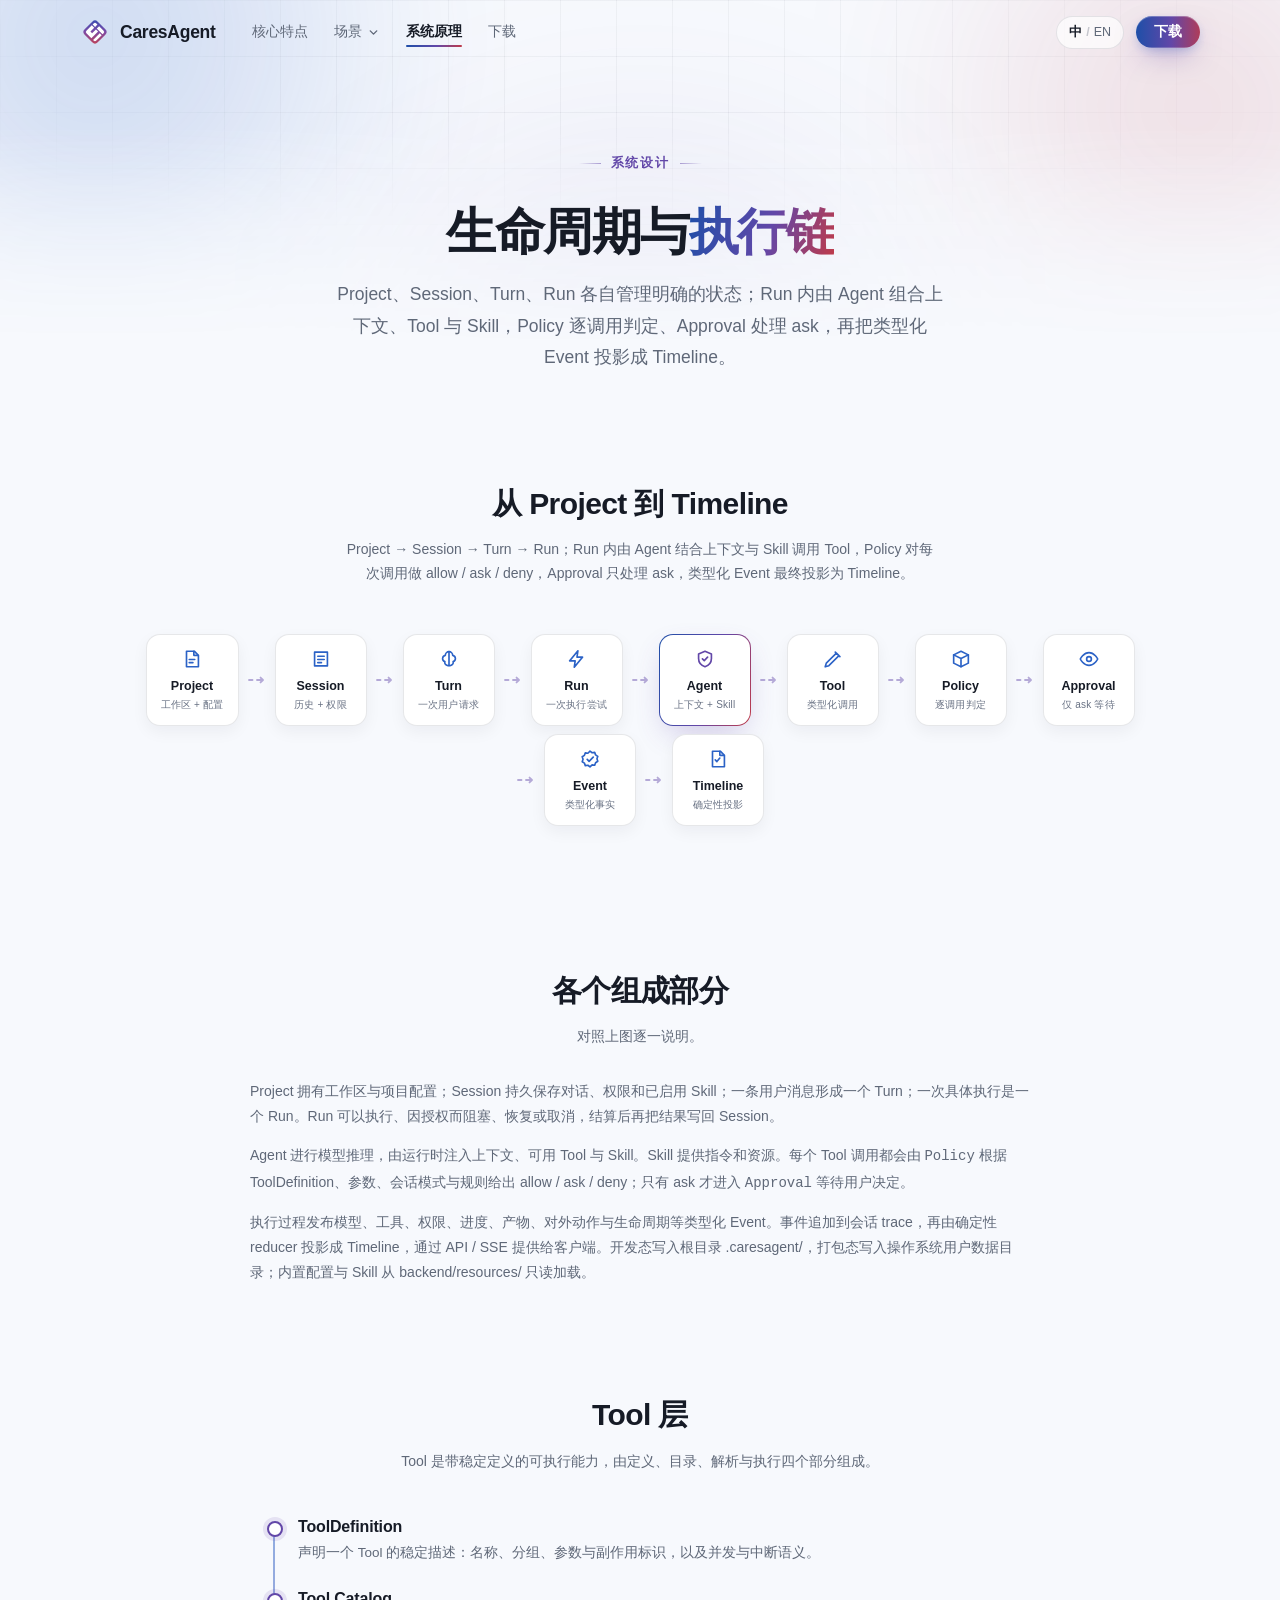
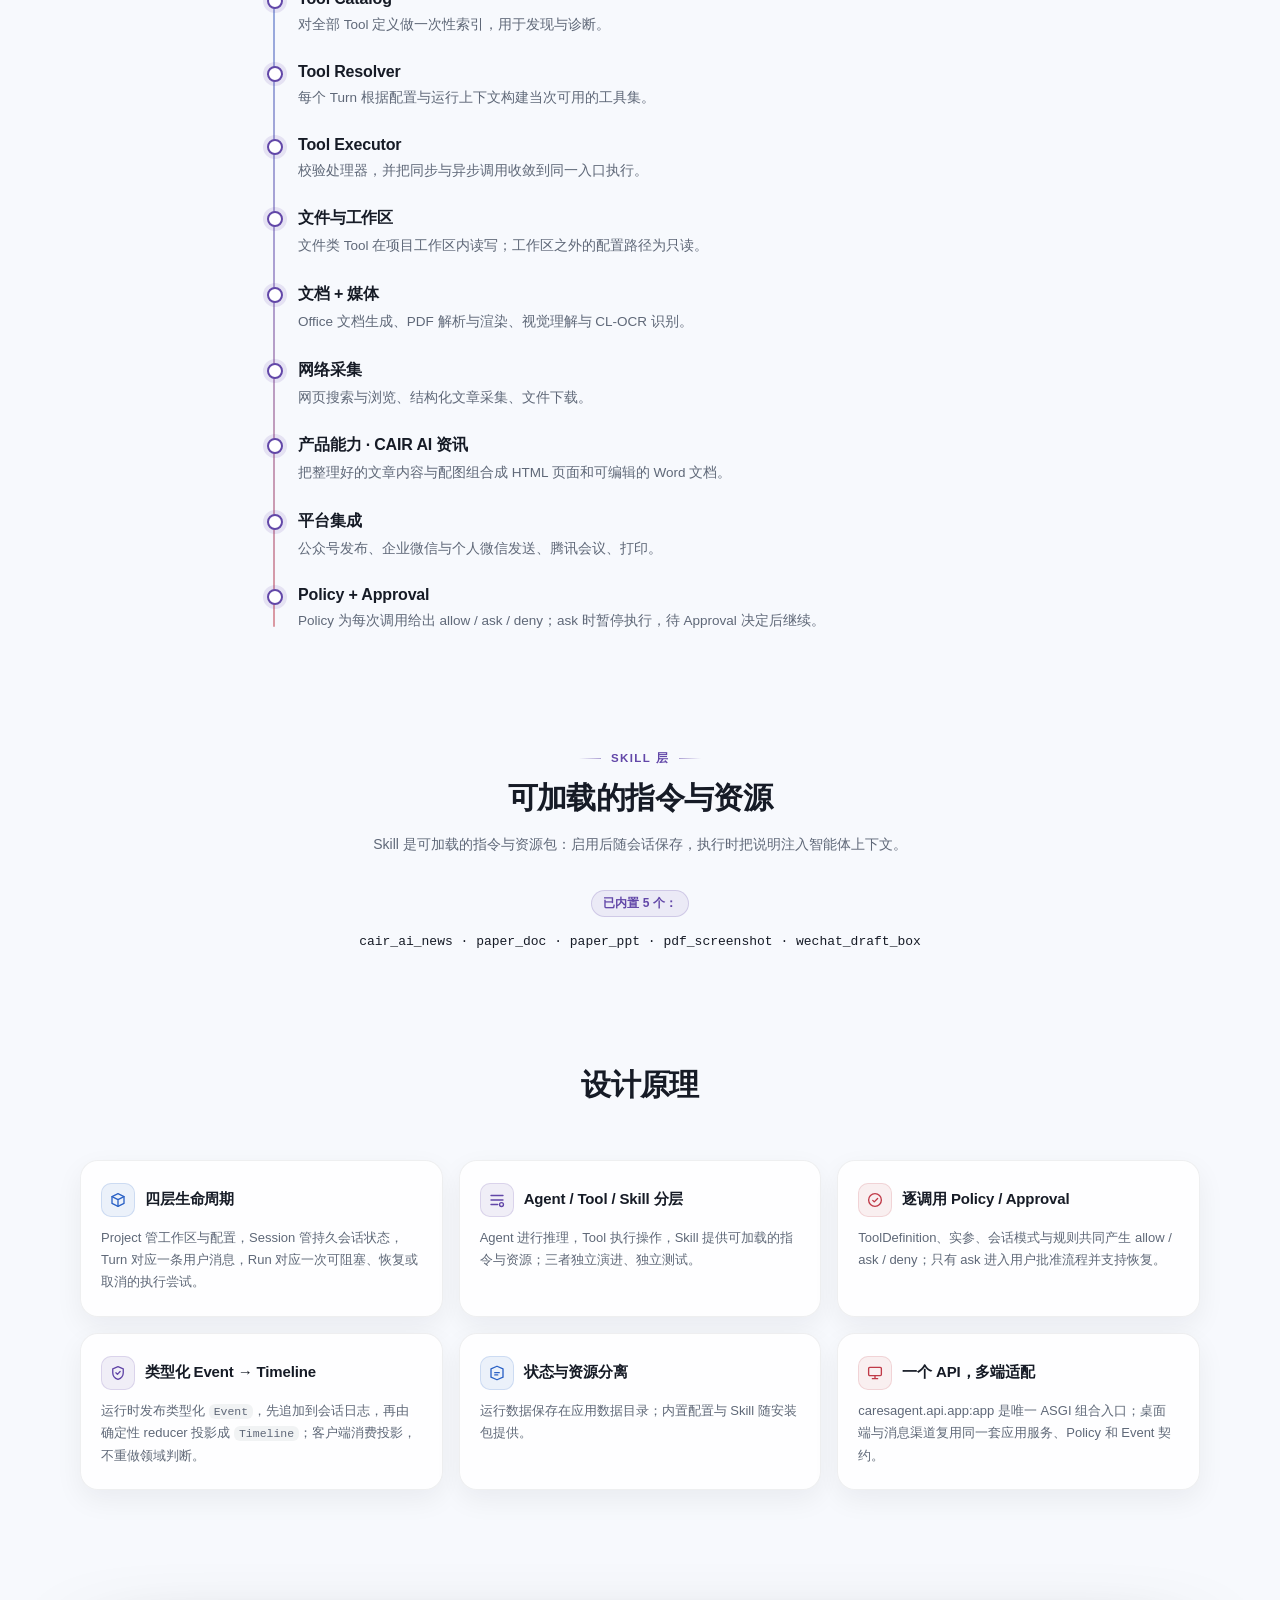
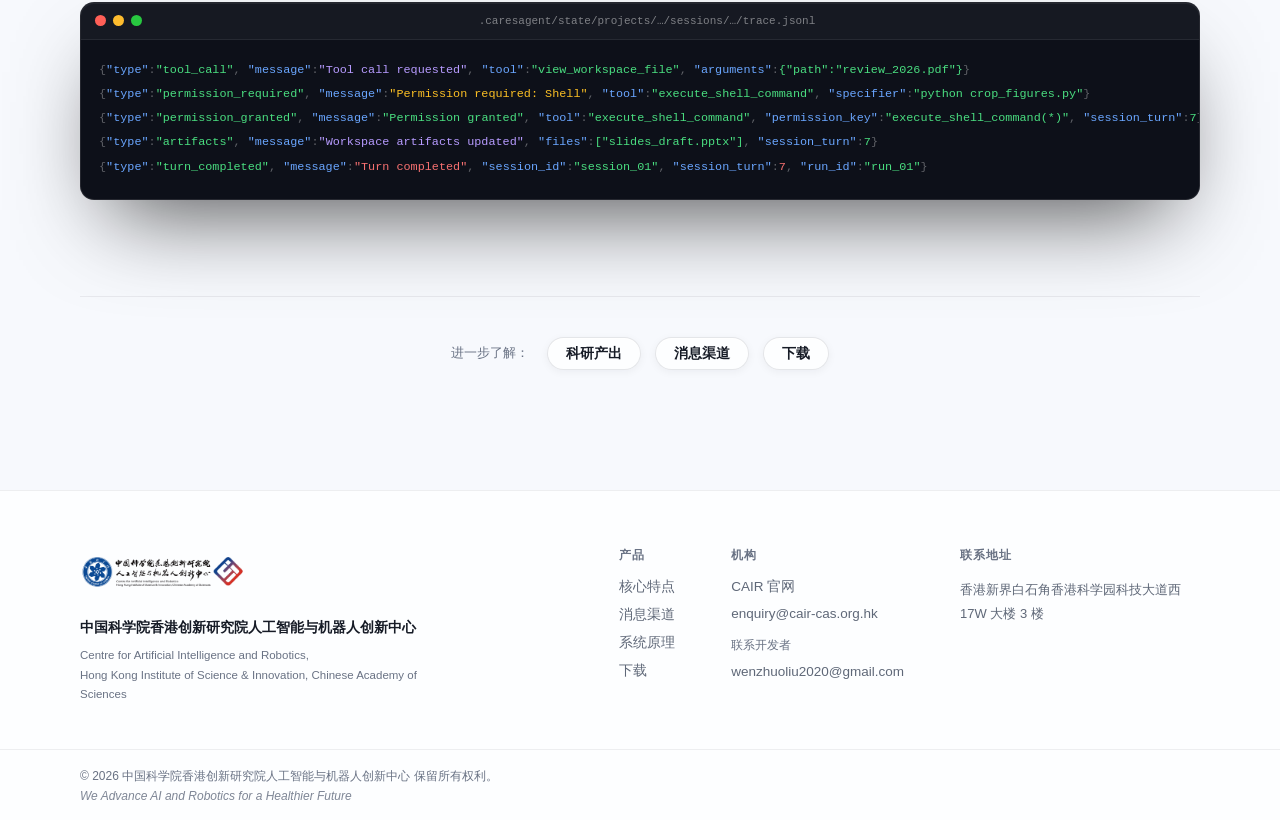
==== architecture.html @ c22cc76c "CaresAgent 项目主页" ====
<!doctype html>
<html lang="zh-CN">
<head>
  <meta charset="UTF-8" />
  <script>document.documentElement.className += ' js';</script>
  <meta name="viewport" content="width=device-width, initial-scale=1.0" />
  <title>CaresAgent — 系统设计原理</title>
  <meta name="description" content="CaresAgent 的系统架构：Project → Session → Turn → Run 四层生命周期；Agent 组合上下文、Tool 与 Skill；Policy 逐调用判定，Approval 处理 ask；类型化 Event 投影为 Timeline。" />
    <link rel="icon" type="image/png" sizes="32x32" href="assets/icon-32.png" />
  <link rel="apple-touch-icon" sizes="180x180" href="assets/icon-180.png" />
  <link rel="stylesheet" href="styles.css" />
  <link rel="stylesheet" href="demo.css" />
  <script src="dict.js"></script>
  <script>
    window.DEMO_EN_META = {
      title: 'CaresAgent — System design / architecture',
      description: 'The CaresAgent architecture: Project → Session → Turn → Run lifecycles; an Agent combines context, Tools and Skills; Policy decides each call and Approval handles ask; typed Events project into the Timeline.'
    };
  </script>
  <script>Object.assign(window.DEMO_EN, {
    'arx.loop.title': 'The components',
    'arx.loop.sub': 'Following the diagram, part by part.',
    'arx.loop.p1': 'Project owns the workspace and project configuration; Session durably owns the conversation, permissions and enabled Skills; one user message creates a Turn; one execution attempt is a Run. A Run can execute, block for approval, resume or be cancelled, then settle its result back into the Session.',
    'arx.loop.p2': 'The Agent performs model reasoning, with context, available Tools and Skills injected by the runtime. A Skill supplies instructions and resources. Every Tool call is evaluated by <code>Policy</code> against the ToolDefinition, arguments, session mode and rules as allow / ask / deny; only ask goes to <code>Approval</code> for your decision.',
    'arx.loop.p3': 'Execution publishes typed Events for model activity, tools, permissions, progress, artifacts, outbound actions and lifecycle changes. Events append to the per-session trace; a deterministic reducer projects them into the Timeline, which the API / SSE layer exposes to clients. Development writes stay under the root .caresagent/; packaged builds use the OS user-data directory; bundled configuration and Skills load read-only from backend/resources/.',
    'arx.tools.title': 'The Tool layer',
    'arx.tools.sub': 'A Tool is an executable capability with a stable definition, organised as definition, catalog, resolver and executor.',
    'arx.tools.t1': 'ToolDefinition',
    'arx.tools.d1': 'Declares a Tool’s stable description: name, group, parameter and side-effect identifiers, and concurrency and interruption semantics.',
    'arx.tools.t2': 'Tool Catalog',
    'arx.tools.d2': 'A one-time index of all Tool definitions, used for discovery and diagnostics.',
    'arx.tools.t3': 'Tool Resolver',
    'arx.tools.d3': 'Builds the tool set available to each Turn from configuration and runtime context.',
    'arx.tools.t4': 'Tool Executor',
    'arx.tools.d4': 'Validates handlers and funnels synchronous and asynchronous calls through one entry point.',
    'arx.tools.t5': 'Files and the workspace',
    'arx.tools.d5': 'File Tools read and write inside the project workspace; configured paths outside it are read-only.',
    'arx.tools.t6': 'Documents + media',
    'arx.tools.d6': 'Office document generation, PDF parsing and rendering, visual reasoning and CL-OCR recognition.',
    'arx.tools.t7': 'Web acquisition',
    'arx.tools.d7': 'Web search and browsing, structured article collection, file download.',
    'arx.tools.t8': 'Product feature · CAIR AI News',
    'arx.tools.d8': 'Combines prepared article content and figures into an HTML page and an editable Word document.',
    'arx.tools.t9': 'Platform integrations',
    'arx.tools.d9': 'Official-Account publishing, WeCom and WeChat sending, Tencent Meeting, printing.',
    'arx.tools.t10': 'Policy + Approval',
    'arx.tools.d10': 'Policy returns allow / ask / deny for each call; on ask, execution pauses until Approval decides.',
    'arx.skills.eyebrow': 'Skill layer',
    'arx.skills.title': 'Loadable instructions and resources',
    'arx.skills.sub': 'A Skill is a loadable package of instructions and resources: once enabled it is kept with the session, and its instructions are injected into the agent’s context at execution time.',
    'arx.skills.ships': 'Five are built in:',
    'arx.skills.list': 'cair_ai_news · paper_doc · paper_ppt · pdf_screenshot · wechat_draft_box'
  });</script>
</head>
<body>


  <!-- ============ 共享导航（每页一致） ============ -->
  <header class="nav" id="nav">
    <div class="nav-inner">
      <a class="nav-brand" href="index.html" aria-label="CaresAgent">
        <span class="brand-mark" aria-hidden="true">
          <svg viewBox="0 0 48 48" fill="none" xmlns="http://www.w3.org/2000/svg">
            <defs><linearGradient id="bm-g" x1="6" y1="6" x2="42" y2="42" gradientUnits="userSpaceOnUse"><stop offset="0" stop-color="#2450b4"/><stop offset=".48" stop-color="#7a4aa8"/><stop offset="1" stop-color="#d24040"/></linearGradient><clipPath id="bm-c"><rect x="9.2" y="9.2" width="29.6" height="29.6" rx="6.2" transform="rotate(45 24 24)"/></clipPath></defs>
            <rect x="9.2" y="9.2" width="29.6" height="29.6" rx="6.2" transform="rotate(45 24 24)" fill="url(#bm-g)"/>
            <g clip-path="url(#bm-c)"><g transform="rotate(-45 24 24)" fill="#ffffff">
              <path d="M12.8 15.8 Q12.8 12.8 15.8 12.8 H27.93 V18.325 H19.3 V22.175 H27.93 V27.025 H12.8 Z"/>
              <path d="M12.8 30.875 H27.93 V35.2 H15.8 Q12.8 35.2 12.8 32.2 Z"/>
              <path d="M29.83 12.8 H32.2 Q35.2 12.8 35.2 15.8 V18.325 H29.83 Z"/>
              <path d="M29.83 22.175 H35.2 V32.2 Q35.2 35.2 32.2 35.2 H29.83 Z"/>
            </g></g>
          </svg>
        </span>
        <span class="brand-word">CaresAgent</span>
      </a>
      <nav class="nav-links" aria-label="主导航">
        <a href="features.html" data-i18n="nav.features">核心特点</a>
        <div class="nav-dd">
          <button class="nav-dd-btn" type="button" aria-haspopup="true"><span data-i18n="nav.scenarios">场景</span><svg viewBox="0 0 16 16" fill="none" aria-hidden="true"><path d="M4 6l4 4 4-4" stroke="currentColor" stroke-width="1.7" stroke-linecap="round" stroke-linejoin="round"/></svg></button>
          <div class="nav-dd-menu">
            <a href="scene-research.html"><span data-i18n="sc.research.t">科研产出</span></a>
            <a href="scene-office.html"><span data-i18n="sc.office.t">自动化办公</span></a>
            <a href="scene-channels.html"><span data-i18n="sc.channels.t">消息渠道</span></a>
            <a href="scene-ocr.html"><span data-i18n="sc.ocr.t">文档解析</span></a>
          </div>
        </div>
        <a href="architecture.html" data-i18n="nav.arch">系统原理</a>
        <a href="download.html" data-i18n="nav.download">下载</a>
      </nav>
      <div class="nav-actions">
        <button class="lang-toggle" id="langToggle" type="button" aria-label="Switch to English">
          <span class="lang-zh" lang="zh-CN">中</span><span class="lang-divider">/</span><span class="lang-en" lang="en">EN</span>
        </button>
        <a class="btn btn-primary btn-sm" href="download.html" data-i18n="nav.cta">下载</a>
        <details class="nav-menu" id="navMenu">
          <summary aria-label="菜单"><svg viewBox="0 0 20 20" fill="none" aria-hidden="true"><path d="M3.5 5.5h13M3.5 10h13M3.5 14.5h13" stroke="currentColor" stroke-width="1.8" stroke-linecap="round"/></svg></summary>
          <div class="nav-menu-panel">
            <a href="features.html" data-i18n="nav.features">核心特点</a>
            <a href="scene-research.html" data-i18n="sc.research.t">科研产出</a>
            <a href="scene-office.html" data-i18n="sc.office.t">自动化办公</a>
            <a href="scene-channels.html" data-i18n="sc.channels.t">消息渠道</a>
            <a href="scene-ocr.html" data-i18n="sc.ocr.t">文档解析</a>
            <a href="architecture.html" data-i18n="nav.arch">系统原理</a>
            <a href="download.html" data-i18n="nav.download">下载</a>
          </div>
        </details>
      </div>
    </div>
  </header>

  <main id="top">

    <!-- ============ 内页 HERO ============ -->
    <section class="page-hero">
      <div class="hero-bg" aria-hidden="true"><div class="aurora aurora-a"></div><div class="aurora aurora-b"></div><div class="aurora aurora-c"></div><div class="hero-grid"></div></div>
      <div class="page-hero-inner">
        <p class="section-eyebrow reveal" data-i18n="arch.eyebrow">系统设计</p>
        <h1 class="reveal" data-i18n-html="arch.title">生命周期与<em>执行链</em></h1>
        <p class="page-lead reveal" data-i18n="arch.lead">Project、Session、Turn、Run 各自管理明确的状态；Run 内由 Agent 组合上下文、Tool 与 Skill，Policy 逐调用判定、Approval 处理 ask，再把类型化 Event 投影成 Timeline。</p>
      </div>
    </section>

    <!-- ============ 执行链路 ============ -->
    <section class="section">
      <div class="section-head reveal">
        <h2 class="section-title" data-i18n="arch.flow.title">从 Project 到 Timeline</h2>
        <p class="section-sub" data-i18n="arch.flow.sub">Project → Session → Turn → Run；Run 内由 Agent 结合上下文与 Skill 调用 Tool，Policy 对每次调用做 allow / ask / deny，Approval 只处理 ask，类型化 Event 最终投影为 Timeline。</p>
      </div>
      <div class="arch-flow reveal">
        <div class="arch-node"><span class="an-ico"><svg viewBox="0 0 24 24" fill="none" stroke="currentColor" stroke-width="1.8" stroke-linecap="round" stroke-linejoin="round"><path d="M6 3.5h8.5L19 8v12.5H6V3.5Z"/><path d="M14 3.5V8h4.5M9 12.5h6M9 16h4"/></svg></span><span class="an-label" data-i18n="arch.n.task">Project</span><span class="an-sub" data-i18n="arch.n.task2">工作区 + 配置</span></div>
        <span class="arch-arrow"><svg viewBox="0 0 20 14" fill="none"><path d="M2 7h14m0 0-5-5m5 5-5 5" stroke="currentColor" stroke-width="1.8" stroke-linecap="round" stroke-linejoin="round"/></svg></span>
        <div class="arch-node"><span class="an-ico"><svg viewBox="0 0 24 24" fill="none" stroke="currentColor" stroke-width="1.8" stroke-linecap="round" stroke-linejoin="round"><path d="M5 4.5h14v15H5z"/><path d="M8.5 9h7M8.5 12.5h7M8.5 16h4"/></svg></span><span class="an-label" data-i18n="arch.n.context">Session</span><span class="an-sub" data-i18n="arch.n.context2">历史 + 权限</span></div>
        <span class="arch-arrow"><svg viewBox="0 0 20 14" fill="none"><path d="M2 7h14m0 0-5-5m5 5-5 5" stroke="currentColor" stroke-width="1.8" stroke-linecap="round" stroke-linejoin="round"/></svg></span>
        <div class="arch-node"><span class="an-ico"><svg viewBox="0 0 24 24" fill="none" stroke="currentColor" stroke-width="1.8" stroke-linecap="round" stroke-linejoin="round"><path d="M12 4a4 4 0 0 1 4 4 3.5 3.5 0 0 1 .5 6.8A3.5 3.5 0 0 1 12 19a3.5 3.5 0 0 1-4.5-4.2A3.5 3.5 0 0 1 8 8a4 4 0 0 1 4-4Z"/><path d="M12 4v15"/></svg></span><span class="an-label" data-i18n="arch.n.agent">Turn</span><span class="an-sub" data-i18n="arch.n.agent2">一次用户请求</span></div>
        <span class="arch-arrow"><svg viewBox="0 0 20 14" fill="none"><path d="M2 7h14m0 0-5-5m5 5-5 5" stroke="currentColor" stroke-width="1.8" stroke-linecap="round" stroke-linejoin="round"/></svg></span>
        <div class="arch-node"><span class="an-ico"><svg viewBox="0 0 24 24" fill="none" stroke="currentColor" stroke-width="1.8" stroke-linecap="round" stroke-linejoin="round"><path d="M13 3 4 14h6l-1 7 9-11h-6l1-7Z"/></svg></span><span class="an-label" data-i18n="arch.n.action">Run</span><span class="an-sub" data-i18n="arch.n.action2">一次执行尝试</span></div>
        <span class="arch-arrow"><svg viewBox="0 0 20 14" fill="none"><path d="M2 7h14m0 0-5-5m5 5-5 5" stroke="currentColor" stroke-width="1.8" stroke-linecap="round" stroke-linejoin="round"/></svg></span>
        <div class="arch-node guard"><span class="an-ico"><svg viewBox="0 0 24 24" fill="none" stroke="currentColor" stroke-width="1.8" stroke-linecap="round" stroke-linejoin="round"><path d="M12 3.5 5 6.5v5c0 4.2 3 7.6 7 9 4-1.4 7-4.8 7-9v-5l-7-3Z"/><path d="m9.2 11.8 2 2 3.6-3.8"/></svg></span><span class="an-label" data-i18n="arch.n.guard">Agent</span><span class="an-sub" data-i18n="arch.n.guard2">上下文 + Skill</span></div>
        <span class="arch-arrow"><svg viewBox="0 0 20 14" fill="none"><path d="M2 7h14m0 0-5-5m5 5-5 5" stroke="currentColor" stroke-width="1.8" stroke-linecap="round" stroke-linejoin="round"/></svg></span>
        <div class="arch-node"><span class="an-ico"><svg viewBox="0 0 24 24" fill="none" stroke="currentColor" stroke-width="1.8" stroke-linecap="round" stroke-linejoin="round"><path d="M14.5 4.5 19.5 9.5M3.5 20.5l1.2-4 11-11 2.8 2.8-11 11-4 1.2Z"/></svg></span><span class="an-label" data-i18n="arch.n.tool">Tool</span><span class="an-sub" data-i18n="arch.n.tool2">类型化调用</span></div>
        <span class="arch-arrow"><svg viewBox="0 0 20 14" fill="none"><path d="M2 7h14m0 0-5-5m5 5-5 5" stroke="currentColor" stroke-width="1.8" stroke-linecap="round" stroke-linejoin="round"/></svg></span>
        <div class="arch-node"><span class="an-ico"><svg viewBox="0 0 24 24" fill="none" stroke="currentColor" stroke-width="1.8" stroke-linecap="round" stroke-linejoin="round"><path d="M12 3.5 20 7.5v9L12 20.5 4 16.5v-9L12 3.5Z"/><path d="m4 7.5 8 4 8-4M12 11.5v9"/></svg></span><span class="an-label" data-i18n="arch.n.runtime">Policy</span><span class="an-sub" data-i18n="arch.n.runtime2">逐调用判定</span></div>
        <span class="arch-arrow"><svg viewBox="0 0 20 14" fill="none"><path d="M2 7h14m0 0-5-5m5 5-5 5" stroke="currentColor" stroke-width="1.8" stroke-linecap="round" stroke-linejoin="round"/></svg></span>
        <div class="arch-node"><span class="an-ico"><svg viewBox="0 0 24 24" fill="none" stroke="currentColor" stroke-width="1.8" stroke-linecap="round" stroke-linejoin="round"><path d="M2.5 12S6 5 12 5s9.5 7 9.5 7-3.5 7-9.5 7-9.5-7-9.5-7Z"/><circle cx="12" cy="12" r="2.6"/></svg></span><span class="an-label" data-i18n="arch.n.obs">Approval</span><span class="an-sub" data-i18n="arch.n.obs2">仅 ask 等待</span></div>
        <span class="arch-arrow"><svg viewBox="0 0 20 14" fill="none"><path d="M2 7h14m0 0-5-5m5 5-5 5" stroke="currentColor" stroke-width="1.8" stroke-linecap="round" stroke-linejoin="round"/></svg></span>
        <div class="arch-node"><span class="an-ico"><svg viewBox="0 0 24 24" fill="none" stroke="currentColor" stroke-width="1.8" stroke-linecap="round" stroke-linejoin="round"><path d="M9 12.5 11 14.5 15.5 10M12 3.5l2.3 1.7 2.8-.4 1 2.7 2.4 1.6-.9 2.7.9 2.7-2.4 1.6-1 2.7-2.8-.4L12 20.5l-2.3-1.7-2.8.4-1-2.7L3.5 15l.9-2.7-.9-2.7 2.4-1.6 1-2.7 2.8.4L12 3.5Z"/></svg></span><span class="an-label" data-i18n="arch.n.eval">Event</span><span class="an-sub" data-i18n="arch.n.eval2">类型化事实</span></div>
        <span class="arch-arrow"><svg viewBox="0 0 20 14" fill="none"><path d="M2 7h14m0 0-5-5m5 5-5 5" stroke="currentColor" stroke-width="1.8" stroke-linecap="round" stroke-linejoin="round"/></svg></span>
        <div class="arch-node"><span class="an-ico"><svg viewBox="0 0 24 24" fill="none" stroke="currentColor" stroke-width="1.8" stroke-linecap="round" stroke-linejoin="round"><path d="M6 3.5h8.5L19 8v12.5H6V3.5Z"/><path d="M14 3.5V8h4.5M9 13l1.8 1.8L14 11"/></svg></span><span class="an-label" data-i18n="arch.n.report">Timeline</span><span class="an-sub" data-i18n="arch.n.report2">确定性投影</span></div>
      </div>
      <p class="arch-loopnote reveal"><svg viewBox="0 0 24 24" fill="none" stroke="currentColor" stroke-width="1.8" stroke-linecap="round" stroke-linejoin="round"><path d="M3 12a9 9 0 1 0 3-6.7L3 8"/><path d="M3 4v4h4"/></svg><span data-i18n="arch.loop">一个 Run 可因 ask 阻塞，并在批准或拒绝后恢复，也可被取消；结算状态写回 Session。</span></p>
    </section>

    <!-- ============ 这条链路在做什么（散文解释） ============ -->
    <section class="section">
      <div class="section-head reveal">
        <h2 class="section-title" data-i18n="arx.loop.title">各个组成部分</h2>
        <p class="section-sub" data-i18n="arx.loop.sub">对照上图逐一说明。</p>
      </div>
      <div class="feat-demo" style="grid-template-columns:1fr;max-width:780px;margin-left:auto;margin-right:auto">
        <div class="fd-info">
          <p class="reveal" data-i18n-html="arx.loop.p1">Project 拥有工作区与项目配置；Session 持久保存对话、权限和已启用 Skill；一条用户消息形成一个 Turn；一次具体执行是一个 Run。Run 可以执行、因授权而阻塞、恢复或取消，结算后再把结果写回 Session。</p>
          <p class="reveal" style="margin-top:14px" data-i18n-html="arx.loop.p2">Agent 进行模型推理，由运行时注入上下文、可用 Tool 与 Skill。Skill 提供指令和资源。每个 Tool 调用都会由 <code>Policy</code> 根据 ToolDefinition、参数、会话模式与规则给出 allow / ask / deny；只有 ask 才进入 <code>Approval</code> 等待用户决定。</p>
          <p class="reveal" style="margin-top:14px" data-i18n-html="arx.loop.p3">执行过程发布模型、工具、权限、进度、产物、对外动作与生命周期等类型化 Event。事件追加到会话 trace，再由确定性 reducer 投影成 Timeline，通过 API / SSE 提供给客户端。开发态写入根目录 .caresagent/，打包态写入操作系统用户数据目录；内置配置与 Skill 从 backend/resources/ 只读加载。</p>
        </div>
      </div>
    </section>

    <!-- ============ 工具与运行时 ============ -->
    <section class="section">
      <div class="section-head reveal">
        <h2 class="section-title" data-i18n="arx.tools.title">Tool 层</h2>
        <p class="section-sub" data-i18n="arx.tools.sub">Tool 是带稳定定义的可执行能力，由定义、目录、解析与执行四个部分组成。</p>
      </div>
      <div class="ladder reveal" style="max-width:760px">
        <div class="ladder-step">
          <h3 data-i18n="arx.tools.t1">ToolDefinition</h3>
          <p data-i18n="arx.tools.d1">声明一个 Tool 的稳定描述：名称、分组、参数与副作用标识，以及并发与中断语义。</p>
        </div>
        <div class="ladder-step">
          <h3 data-i18n="arx.tools.t2">Tool Catalog</h3>
          <p data-i18n="arx.tools.d2">对全部 Tool 定义做一次性索引，用于发现与诊断。</p>
        </div>
        <div class="ladder-step">
          <h3 data-i18n="arx.tools.t3">Tool Resolver</h3>
          <p data-i18n="arx.tools.d3">每个 Turn 根据配置与运行上下文构建当次可用的工具集。</p>
        </div>
        <div class="ladder-step">
          <h3 data-i18n="arx.tools.t4">Tool Executor</h3>
          <p data-i18n="arx.tools.d4">校验处理器，并把同步与异步调用收敛到同一入口执行。</p>
        </div>
        <div class="ladder-step">
          <h3 data-i18n="arx.tools.t5">文件与工作区</h3>
          <p data-i18n="arx.tools.d5">文件类 Tool 在项目工作区内读写；工作区之外的配置路径为只读。</p>
        </div>
        <div class="ladder-step">
          <h3 data-i18n="arx.tools.t6">文档 + 媒体</h3>
          <p data-i18n="arx.tools.d6">Office 文档生成、PDF 解析与渲染、视觉理解与 CL-OCR 识别。</p>
        </div>
        <div class="ladder-step">
          <h3 data-i18n="arx.tools.t7">网络采集</h3>
          <p data-i18n="arx.tools.d7">网页搜索与浏览、结构化文章采集、文件下载。</p>
        </div>
        <div class="ladder-step">
          <h3 data-i18n="arx.tools.t8">产品能力 · CAIR AI 资讯</h3>
          <p data-i18n="arx.tools.d8">把整理好的文章内容与配图组合成 HTML 页面和可编辑的 Word 文档。</p>
        </div>
        <div class="ladder-step">
          <h3 data-i18n="arx.tools.t9">平台集成</h3>
          <p data-i18n="arx.tools.d9">公众号发布、企业微信与个人微信发送、腾讯会议、打印。</p>
        </div>
        <div class="ladder-step">
          <h3 data-i18n="arx.tools.t10">Policy + Approval</h3>
          <p data-i18n="arx.tools.d10">Policy 为每次调用给出 allow / ask / deny；ask 时暂停执行，待 Approval 决定后继续。</p>
        </div>
      </div>
    </section>

    <!-- ============ 技能包系统 ============ -->
    <section class="section">
      <div class="section-head reveal">
        <p class="section-eyebrow" data-i18n="arx.skills.eyebrow">Skill 层</p>
        <h2 class="section-title" data-i18n="arx.skills.title">可加载的指令与资源</h2>
        <p class="section-sub" data-i18n-html="arx.skills.sub">Skill 是可加载的指令与资源包：启用后随会话保存，执行时把说明注入智能体上下文。</p>
      </div>
      <div class="feat-demo reveal" style="grid-template-columns:1fr;max-width:780px;margin-left:auto;margin-right:auto;margin-top:34px">
        <div class="fd-info" style="text-align:center">
          <span class="fd-tag" style="margin-left:auto;margin-right:auto" data-i18n="arx.skills.ships">已内置 5 个：</span>
          <p style="font-family:var(--font-mono);font-size:13px;line-height:1.9;color:var(--ink-1)" data-i18n="arx.skills.list">cair_ai_news · paper_doc · paper_ppt · pdf_screenshot · wechat_draft_box</p>
        </div>
      </div>
    </section>

    <!-- ============ 设计原理 ============ -->
    <section class="section">
      <div class="section-head reveal">
        <h2 class="section-title" data-i18n="arch.principles.title">设计原理</h2>
      </div>
      <div class="arch-principles">
        <div class="arch-principle reveal">
          <div class="ap-head"><span class="ap-ico i-blue" style="background:rgba(43,98,198,0.09);color:#2b62c6"><svg viewBox="0 0 24 24" fill="none" stroke="currentColor" stroke-width="1.8" stroke-linecap="round" stroke-linejoin="round"><path d="M12 3.5 20 7.5v9L12 20.5 4 16.5v-9L12 3.5Z"/><path d="m4 7.5 8 4 8-4M12 11.5v9"/></svg></span><h3 data-i18n="arch.p1t">四层生命周期</h3></div>
          <p data-i18n="arch.p1d">Project 管工作区与配置，Session 管持久会话状态，Turn 对应一条用户消息，Run 对应一次可阻塞、恢复或取消的执行尝试。</p>
        </div>
        <div class="arch-principle reveal">
          <div class="ap-head"><span class="ap-ico i-violet" style="background:rgba(98,71,168,0.09);color:#6247a8"><svg viewBox="0 0 24 24" fill="none" stroke="currentColor" stroke-width="1.8" stroke-linecap="round" stroke-linejoin="round"><path d="M4 6h16M4 12h16M4 18h9"/><circle cx="18" cy="18" r="2.6"/></svg></span><h3 data-i18n="arch.p2t">Agent / Tool / Skill 分层</h3></div>
          <p data-i18n="arch.p2d">Agent 进行推理，Tool 执行操作，Skill 提供可加载的指令与资源；三者独立演进、独立测试。</p>
        </div>
        <div class="arch-principle reveal">
          <div class="ap-head"><span class="ap-ico i-red" style="background:rgba(192,58,72,0.08);color:#c03a48"><svg viewBox="0 0 24 24" fill="none" stroke="currentColor" stroke-width="1.8" stroke-linecap="round" stroke-linejoin="round"><path d="M9 12.5 11 14.5 15.5 10"/><circle cx="12" cy="12" r="8.5"/></svg></span><h3 data-i18n="arch.p3t">逐调用 Policy / Approval</h3></div>
          <p data-i18n="arch.p3d">ToolDefinition、实参、会话模式与规则共同产生 allow / ask / deny；只有 ask 进入用户批准流程并支持恢复。</p>
        </div>
        <div class="arch-principle reveal">
          <div class="ap-head"><span class="ap-ico i-violet" style="background:rgba(98,71,168,0.09);color:#6247a8"><svg viewBox="0 0 24 24" fill="none" stroke="currentColor" stroke-width="1.8" stroke-linecap="round" stroke-linejoin="round"><path d="M12 3.5 5 6.5v5c0 4.2 3 7.6 7 9 4-1.4 7-4.8 7-9v-5l-7-3Z"/><path d="m9.2 11.8 2 2 3.6-3.8"/></svg></span><h3 data-i18n="arch.p4t">类型化 Event → Timeline</h3></div>
          <p data-i18n-html="arch.p4d">运行时发布类型化 <code>Event</code>，先追加到会话日志，再由确定性 reducer 投影成 <code>Timeline</code>；客户端消费投影，不重做领域判断。</p>
        </div>
        <div class="arch-principle reveal">
          <div class="ap-head"><span class="ap-ico i-blue" style="background:rgba(43,98,198,0.09);color:#2b62c6"><svg viewBox="0 0 24 24" fill="none" stroke="currentColor" stroke-width="1.8" stroke-linecap="round" stroke-linejoin="round"><path d="M4 6.5 12 3l8 3.5v11L12 21l-8-3.5v-11Z"/><path d="M9 11.5h6M9 14.5h4"/></svg></span><h3 data-i18n="arch.p5t">状态与资源分离</h3></div>
          <p data-i18n="arch.p5d">运行数据保存在应用数据目录；内置配置与 Skill 随安装包提供。</p>
        </div>
        <div class="arch-principle reveal">
          <div class="ap-head"><span class="ap-ico i-red" style="background:rgba(192,58,72,0.08);color:#c03a48"><svg viewBox="0 0 24 24" fill="none" stroke="currentColor" stroke-width="1.8" stroke-linecap="round" stroke-linejoin="round"><rect x="3.5" y="4.5" width="17" height="11" rx="1.5"/><path d="M8.5 19.5h7M12 15.5v4"/></svg></span><h3 data-i18n="arch.p6t">一个 API，多端适配</h3></div>
          <p data-i18n="arch.p6d">caresagent.api.app:app 是唯一 ASGI 组合入口；桌面端与消息渠道复用同一套应用服务、Policy 和 Event 契约。</p>
        </div>
      </div>
    </section>

    <!-- ============ 会话事件记录终端（装饰） ============ -->
    <section class="section">
      <div class="terminal reveal">
        <div class="terminal-bar">
          <span class="tl tl-r"></span><span class="tl tl-y"></span><span class="tl tl-g"></span>
          <span class="terminal-title">.caresagent/state/projects/…/sessions/…/trace.jsonl</span>
        </div>
        <pre class="terminal-body"><code><span class="t-dim">{</span><span class="t-blue">"type"</span><span class="t-dim">:</span><span class="t-green">"tool_call"</span><span class="t-dim">,</span> <span class="t-blue">"message"</span><span class="t-dim">:</span><span class="t-violet">"Tool call requested"</span><span class="t-dim">,</span> <span class="t-blue">"tool"</span><span class="t-dim">:</span><span class="t-green">"view_workspace_file"</span><span class="t-dim">,</span> <span class="t-blue">"arguments"</span><span class="t-dim">:</span><span class="t-green">{"path":"review_2026.pdf"}</span><span class="t-dim">}</span>
<span class="t-dim">{</span><span class="t-blue">"type"</span><span class="t-dim">:</span><span class="t-green">"permission_required"</span><span class="t-dim">,</span> <span class="t-blue">"message"</span><span class="t-dim">:</span><span class="t-amber">"Permission required: Shell"</span><span class="t-dim">,</span> <span class="t-blue">"tool"</span><span class="t-dim">:</span><span class="t-green">"execute_shell_command"</span><span class="t-dim">,</span> <span class="t-blue">"specifier"</span><span class="t-dim">:</span><span class="t-green">"python crop_figures.py"</span><span class="t-dim">}</span>
<span class="t-dim">{</span><span class="t-blue">"type"</span><span class="t-dim">:</span><span class="t-green">"permission_granted"</span><span class="t-dim">,</span> <span class="t-blue">"message"</span><span class="t-dim">:</span><span class="t-green">"Permission granted"</span><span class="t-dim">,</span> <span class="t-blue">"tool"</span><span class="t-dim">:</span><span class="t-green">"execute_shell_command"</span><span class="t-dim">,</span> <span class="t-blue">"permission_key"</span><span class="t-dim">:</span><span class="t-green">"execute_shell_command(*)"</span><span class="t-dim">,</span> <span class="t-blue">"session_turn"</span><span class="t-dim">:</span><span class="t-green">7</span><span class="t-dim">}</span>
<span class="t-dim">{</span><span class="t-blue">"type"</span><span class="t-dim">:</span><span class="t-green">"artifacts"</span><span class="t-dim">,</span> <span class="t-blue">"message"</span><span class="t-dim">:</span><span class="t-violet">"Workspace artifacts updated"</span><span class="t-dim">,</span> <span class="t-blue">"files"</span><span class="t-dim">:</span><span class="t-green">["slides_draft.pptx"]</span><span class="t-dim">,</span> <span class="t-blue">"session_turn"</span><span class="t-dim">:</span><span class="t-green">7</span><span class="t-dim">}</span>
<span class="t-dim">{</span><span class="t-blue">"type"</span><span class="t-dim">:</span><span class="t-green">"turn_completed"</span><span class="t-dim">,</span> <span class="t-blue">"message"</span><span class="t-dim">:</span><span class="t-red">"Turn completed"</span><span class="t-dim">,</span> <span class="t-blue">"session_id"</span><span class="t-dim">:</span><span class="t-green">"session_01"</span><span class="t-dim">,</span> <span class="t-blue">"session_turn"</span><span class="t-dim">:</span><span class="t-red">7</span><span class="t-dim">,</span> <span class="t-blue">"run_id"</span><span class="t-dim">:</span><span class="t-green">"run_01"</span><span class="t-dim">}</span></code></pre>
      </div>
    </section>

    <!-- ============ 克制的下一步（取代重复的大卡片） ============ -->
    <div class="next-row reveal">
      <span class="nr-label" data-i18n="next.label">进一步了解：</span>
      <a class="btn btn-ghost btn-sm" href="scene-research.html" data-i18n="sc.research.t">科研产出</a>
      <a class="btn btn-ghost btn-sm" href="scene-channels.html" data-i18n="sc.channels.t">消息渠道</a>
      <a class="btn btn-ghost btn-sm" href="download.html" data-i18n="nav.download">下载</a>
    </div>
  </main>

  <!-- ============ 共享页脚 ============ -->
  <footer class="footer">
    <div class="footer-inner">
      <div class="footer-brand">
        <img src="assets/cair-logo.png" alt="CAIR" class="footer-logo" />
        <p class="footer-org">中国科学院香港创新研究院人工智能与机器人创新中心</p>
        <p class="footer-org-en" lang="en">Centre for Artificial Intelligence and Robotics,<br />Hong Kong Institute of Science &amp; Innovation, Chinese Academy of Sciences</p>
      </div>
      <div class="footer-cols">
        <div class="footer-col"><h4 data-i18n="ft.product">产品</h4><a href="features.html" data-i18n="nav.features">核心特点</a><a href="scene-channels.html" data-i18n="sc.channels.t">消息渠道</a><a href="architecture.html" data-i18n="nav.arch">系统原理</a><a href="download.html" data-i18n="nav.download">下载</a></div>
        <div class="footer-col"><h4 data-i18n="ft.org">机构</h4><a href="https://www.cair-cas.org.hk/" target="_blank" rel="noopener" data-i18n="ft.cair">CAIR 官网</a><a href="mailto:enquiry@cair-cas.org.hk">enquiry@cair-cas.org.hk</a><p class="footer-cap" data-i18n="ft.dev">联系开发者</p><a href="mailto:wenzhuoliu2020@gmail.com">wenzhuoliu2020@gmail.com</a></div>
        <div class="footer-col footer-addr"><h4 data-i18n="ft.contact">联系地址</h4><p data-i18n="ft.addr">香港新界白石角香港科学园科技大道西 17W 大楼 3 楼</p></div>
      </div>
    </div>
    <div class="footer-bar">
      <p><span data-i18n="ft.copy">© 2026 中国科学院香港创新研究院人工智能与机器人创新中心</span> <span data-i18n="ft.rights">保留所有权利。</span></p>
      <p class="footer-tag" lang="en">We Advance AI and Robotics for a Healthier Future</p>
    </div>
  </footer>

  <script src="demo.js"></script>
</body>
</html>
---- styles.css ----
/* ============================================================
   CaresAgent — 项目主页
   设计语言:与桌面应用同源(desktop tokens.css 的 --cl-brand-*),
   香港创新研究院印章对角渐变贯穿:钴蓝 #1e4fa8 → 紫 #6247a8 → 朱红 #c03a48
   (印章本体用官方亮档 #2450b4/#7a4aa8/#d24040,见导航内联 SVG)
   ============================================================ */

:root {
  --deep: #1e4fa8;
  --blue: #2b62c6;
  --violet: #6247a8;
  --red: #c03a48;
  --brand-gradient: linear-gradient(108deg, var(--deep) 0%, var(--violet) 55%, var(--red) 100%);
  --brand-gradient-flow: linear-gradient(90deg, #1e4fa8 0%, #6247a8 25%, #c03a48 50%, #1e4fa8 75%, #6247a8 88%, #c03a48 100%);
  /* 三个停靠点都足够深,白字对比度 ≥4.5:1 —— -btn 变体与本体一致,保留名字只为兼容取用 */
  --brand-gradient-btn: var(--brand-gradient);
  --brand-gradient-flow-btn: var(--brand-gradient-flow);

  --paper: #f7f9fd;
  --paper-2: #fdfeff;
  --ink-1: #161b26;
  --ink-2: #5f6878;
  --ink-3: #697284;
  --hairline: rgba(15, 23, 42, 0.1);
  --hairline-soft: rgba(15, 23, 42, 0.065);
  --card: rgba(255, 255, 255, 0.86);
  --card-strong: #ffffff;

  --dark-bg: #0b1020;
  --dark-bg-2: #10142b;
  --dark-card: rgba(255, 255, 255, 0.055);
  --dark-hairline: rgba(255, 255, 255, 0.12);
  --dark-ink: #eef1fb;
  --dark-ink-2: #9aa3bd;

  --shadow-card: 0 10px 28px rgba(15, 23, 42, 0.06);
  --shadow-card-hover: 0 22px 48px rgba(15, 23, 42, 0.11);
  --shadow-window:
    0 60px 130px -20px rgba(28, 36, 84, 0.28),
    0 28px 56px -24px rgba(43, 98, 198, 0.18),
    0 2px 6px rgba(15, 23, 42, 0.06);

  --ease: cubic-bezier(0.22, 1, 0.36, 1);
  --font:
    -apple-system, BlinkMacSystemFont, 'SF Pro Text', 'PingFang SC', 'Hiragino Sans GB',
    'Noto Sans SC', 'Microsoft YaHei', 'Helvetica Neue', Arial, sans-serif;
  --font-display: 'SF Pro Display', -apple-system, BlinkMacSystemFont, 'PingFang SC', 'Noto Sans SC', sans-serif;
  --font-mono: 'SF Mono', 'JetBrains Mono', 'IBM Plex Mono', ui-monospace, Menlo, monospace;

  --rail-w: min(1120px, calc(100vw - 48px));
}

* { box-sizing: border-box; }
html { scroll-behavior: smooth; scroll-padding-top: 80px; }
body {
  margin: 0;
  font-family: var(--font);
  color: var(--ink-1);
  background: var(--paper);
  -webkit-font-smoothing: antialiased;
  text-rendering: optimizeLegibility;
  overflow-x: hidden;
}
img { max-width: 100%; display: block; }
a { color: inherit; text-decoration: none; }
em { font-style: normal; }
code { font-family: var(--font-mono); }

::selection { background: rgba(98, 71, 168, 0.18); }

:focus-visible {
  outline: 2px solid var(--blue);
  outline-offset: 2px;
}
.section-dark :focus-visible { outline-color: #b79bff; }
.btn-primary:focus-visible {
  outline: none;
  box-shadow: 0 0 0 2px #fff, 0 0 0 4px var(--blue);
}

.visually-hidden {
  position: absolute;
  width: 1px;
  height: 1px;
  margin: -1px;
  padding: 0;
  overflow: hidden;
  clip: rect(0 0 0 0);
  white-space: nowrap;
  border: 0;
}

/* ---------- 离屏动画暂停(JS 按可视性切换,节省 GPU/电量) ---------- */
.anim-paused .aurora,
.anim-paused .marquee-track,
.anim-paused .fv-scan,
.anim-paused .spin,
.anim-paused .caret,
.anim-paused .rail-step.live::before {
  animation-play-state: paused !important;
}

/* ---------- 滚动浮现(由 html.js 门控,JS 失效时内容默认可见) ---------- */
.js .reveal { opacity: 0; transform: translateY(22px); }
.reveal.in {
  opacity: 1;
  transform: none;
  transition: opacity 0.7s var(--ease), transform 0.7s var(--ease);
}
@media (prefers-reduced-motion: reduce) {
  html { scroll-behavior: auto; }
  .js .reveal { opacity: 1; transform: none; }
  *, *::before, *::after { animation: none !important; transition: none !important; }
}

/* ============================================================
   按钮
   ============================================================ */
.btn {
  display: inline-flex;
  align-items: center;
  justify-content: center;
  gap: 8px;
  border-radius: 999px;
  font-weight: 600;
  line-height: 1;
  cursor: pointer;
  border: none;
  white-space: nowrap;
  transition: transform 0.22s var(--ease), box-shadow 0.22s var(--ease), background 0.22s var(--ease), border-color 0.22s var(--ease);
}
.btn svg { width: 18px; height: 18px; flex: none; }

.btn-primary {
  position: relative;
  color: #fff;
  background-image: var(--brand-gradient-flow-btn);
  background-size: 220% 100%;
  background-position: 0% 50%;
  box-shadow:
    0 12px 28px -8px rgba(98, 71, 168, 0.5),
    0 4px 12px -4px rgba(43, 98, 198, 0.4),
    inset 0 1px 0 rgba(255, 255, 255, 0.28);
}
.btn-primary:hover {
  transform: translateY(-2px);
  background-position: 65% 50%;
  box-shadow:
    0 18px 38px -8px rgba(98, 71, 168, 0.55),
    0 6px 16px -4px rgba(192, 58, 72, 0.35),
    inset 0 1px 0 rgba(255, 255, 255, 0.28);
}
.btn-primary:active { transform: translateY(0); }

.btn-ghost {
  color: var(--ink-1);
  background: rgba(255, 255, 255, 0.72);
  border: 1px solid var(--hairline);
  box-shadow: 0 2px 8px rgba(15, 23, 42, 0.05), inset 0 1px 0 rgba(255, 255, 255, 0.9);
}
.btn-ghost:hover {
  transform: translateY(-2px);
  background: #fff;
  border-color: rgba(15, 23, 42, 0.18);
  box-shadow: 0 10px 24px rgba(15, 23, 42, 0.1);
}

.btn-outline {
  color: var(--ink-2);
  background: transparent;
  border: 1.5px dashed rgba(15, 23, 42, 0.22);
}

.btn-sm { padding: 9px 18px; font-size: 13.5px; }
.btn-lg { padding: 16px 30px; font-size: 16px; }

/* ============================================================
   导航
   ============================================================ */
.nav {
  position: fixed;
  inset: 0 0 auto 0;
  z-index: 100;
  transition: background 0.3s var(--ease), box-shadow 0.3s var(--ease);
}
.nav.scrolled {
  background: rgba(247, 249, 253, 0.78);
  -webkit-backdrop-filter: saturate(1.6) blur(18px);
  backdrop-filter: saturate(1.6) blur(18px);
  box-shadow: 0 1px 0 var(--hairline-soft), 0 12px 32px -16px rgba(15, 23, 42, 0.12);
}
.nav-inner {
  width: var(--rail-w);
  margin: 0 auto;
  height: 64px;
  display: flex;
  align-items: center;
  gap: 28px;
}
.nav-brand { display: flex; align-items: center; gap: 10px; }
.brand-mark { width: 30px; height: 30px; display: grid; place-items: center; }
.brand-mark svg { width: 30px; height: 30px; }
.brand-word {
  font-family: var(--font-display);
  font-size: 17.5px;
  font-weight: 700;
  letter-spacing: -0.015em;
}
.brand-org {
  font-size: 10.5px;
  font-weight: 700;
  letter-spacing: 0.12em;
  color: var(--violet);
  background: rgba(98, 71, 168, 0.09);
  border: 1px solid rgba(98, 71, 168, 0.22);
  padding: 3px 7px;
  border-radius: 6px;
  transform: translateY(-1px);
}
.nav-links {
  display: flex;
  gap: 26px;
  margin-left: 8px;
  font-size: 14px;
  color: var(--ink-2);
}
.nav-links a { position: relative; padding: 6px 0; transition: color 0.2s var(--ease); }
.nav-links a:hover { color: var(--ink-1); }
.nav-links a::after {
  content: '';
  position: absolute;
  left: 0; right: 100%; bottom: 0;
  height: 2px;
  border-radius: 6px;
  background: var(--brand-gradient);
  transition: right 0.28s var(--ease);
}
.nav-links a:hover::after { right: 0; }
.nav-actions { margin-left: auto; display: flex; align-items: center; gap: 12px; }

.lang-toggle {
  display: inline-flex;
  align-items: center;
  gap: 4px;
  font-family: var(--font);
  font-size: 12.5px;
  font-weight: 600;
  color: var(--ink-2);
  background: rgba(255, 255, 255, 0.7);
  border: 1px solid var(--hairline);
  border-radius: 999px;
  padding: 7px 12px;
  cursor: pointer;
  transition: all 0.2s var(--ease);
}
.lang-toggle:hover { color: var(--ink-1); background: #fff; }
.lang-divider { opacity: 0.35; }
.lang-toggle .lang-zh { color: var(--ink-1); font-weight: 700; }
body[data-lang='en'] .lang-toggle .lang-zh { color: var(--ink-2); font-weight: 500; }
body[data-lang='en'] .lang-toggle .lang-en { color: var(--ink-1); font-weight: 700; }
body:not([data-lang='en']) .lang-toggle .lang-en { color: var(--ink-2); font-weight: 500; }

/* 移动端折叠菜单(仅 ≤600px 显示) */
.nav-menu { position: relative; display: none; }
.nav-menu summary {
  list-style: none;
  width: 36px;
  height: 36px;
  display: grid;
  place-items: center;
  cursor: pointer;
  color: var(--ink-1);
  background: rgba(255, 255, 255, 0.72);
  border: 1px solid var(--hairline);
  border-radius: 10px;
}
.nav-menu summary::-webkit-details-marker { display: none; }
.nav-menu summary svg { width: 18px; height: 18px; }
.nav-menu-panel {
  position: absolute;
  top: 44px;
  right: 0;
  min-width: 188px;
  display: flex;
  flex-direction: column;
  gap: 2px;
  padding: 8px;
  background: #fff;
  border: 1px solid var(--hairline);
  border-radius: 14px;
  box-shadow: 0 18px 44px rgba(15, 23, 42, 0.16);
}
.nav-menu-panel a {
  padding: 10px 14px;
  border-radius: 10px;
  font-size: 14px;
  color: var(--ink-2);
}
.nav-menu-panel a:hover { background: rgba(15, 23, 42, 0.05); color: var(--ink-1); }

/* ============================================================
   HERO
   ============================================================ */
.hero {
  position: relative;
  padding: 148px 0 96px;
  overflow: clip;
}
.hero-bg { position: absolute; inset: 0; pointer-events: none; }
.aurora {
  position: absolute;
  border-radius: 50%;
  filter: blur(90px);
  opacity: 0.5;
  will-change: transform;
}
.aurora-a {
  width: 640px; height: 640px;
  left: max(-160px, calc(50% - 880px)); top: -220px;
  background: radial-gradient(circle at 40% 40%, rgba(43, 98, 198, 0.5), transparent 65%);
  animation: drift-a 18s ease-in-out infinite alternate;
}
.aurora-b {
  width: 560px; height: 560px;
  right: max(-140px, calc(50% - 860px)); top: -120px;
  background: radial-gradient(circle at 60% 40%, rgba(192, 58, 72, 0.34), transparent 65%);
  animation: drift-b 22s ease-in-out infinite alternate;
}
.aurora-c {
  width: 720px; height: 520px;
  left: 50%; top: 120px;
  transform: translateX(-50%);
  background: radial-gradient(ellipse at 50% 40%, rgba(98, 71, 168, 0.28), transparent 68%);
  animation: drift-c 26s ease-in-out infinite alternate;
}
@keyframes drift-a { to { transform: translate(70px, 50px) scale(1.08); } }
@keyframes drift-b { to { transform: translate(-60px, 70px) scale(1.05); } }
@keyframes drift-c { to { transform: translateX(-50%) translateY(46px) scale(1.06); } }

.hero-grid {
  position: absolute;
  inset: 0;
  background-image:
    linear-gradient(rgba(15, 23, 42, 0.045) 1px, transparent 1px),
    linear-gradient(90deg, rgba(15, 23, 42, 0.045) 1px, transparent 1px);
  background-size: 56px 56px;
  -webkit-mask-image: radial-gradient(ellipse 78% 62% at 50% 18%, #000 28%, transparent 78%);
  mask-image: radial-gradient(ellipse 78% 62% at 50% 18%, #000 28%, transparent 78%);
}

.hero-inner {
  position: relative;
  width: var(--rail-w);
  margin: 0 auto;
  text-align: center;
}

.hero-eyebrow {
  display: inline-flex;
  align-items: center;
  gap: 10px;
  padding: 7px 16px 7px 9px;
  font-size: 12.5px;
  font-weight: 500;
  color: var(--ink-2);
  background: rgba(255, 255, 255, 0.8);
  border: 1px solid var(--hairline);
  border-radius: 999px;
  box-shadow: 0 3px 14px rgba(15, 23, 42, 0.06), inset 0 1px 0 rgba(255, 255, 255, 0.95);
  transition: all 0.25s var(--ease);
}
.hero-eyebrow:hover {
  border-color: rgba(98, 71, 168, 0.3);
  box-shadow: 0 8px 24px rgba(98, 71, 168, 0.14);
  transform: translateY(-1px);
}
.eyebrow-logo { height: 26px; width: auto; }
.eyebrow-divider { width: 1px; height: 16px; background: var(--hairline); }
.eyebrow-arrow { width: 13px; height: 13px; color: var(--ink-3); }

.hero-title {
  font-family: var(--font-display);
  text-wrap: balance;
  font-size: clamp(34px, 6.6vw, 74px);
  line-height: 1.12;
  letter-spacing: -0.032em;
  font-weight: 700;
  margin: 30px auto 0;
  max-width: 880px;
}
.hero-title em {
  background: var(--brand-gradient);
  -webkit-background-clip: text;
  background-clip: text;
  -webkit-text-fill-color: transparent;
  color: transparent;
}
.hero-sub {
  font-size: clamp(15.5px, 1.8vw, 18px);
  line-height: 1.8;
  color: var(--ink-2);
  max-width: 640px;
  margin: 22px auto 0;
}
.hero-cta {
  display: flex;
  justify-content: center;
  gap: 14px;
  margin-top: 36px;
  flex-wrap: wrap;
}
.hero-meta {
  display: flex;
  align-items: center;
  justify-content: center;
  gap: 12px;
  margin-top: 22px;
  font-size: 13px;
  color: var(--ink-3);
  flex-wrap: wrap;
}
.meta-chip {
  font-family: var(--font-mono);
  font-size: 11.5px;
  font-weight: 600;
  color: var(--violet);
  background: rgba(98, 71, 168, 0.08);
  border: 1px solid rgba(98, 71, 168, 0.2);
  padding: 2px 8px;
  border-radius: 999px;
}
.meta-dot { width: 3px; height: 3px; border-radius: 50%; background: var(--ink-3); }

/* ---------- 应用窗口实景 ---------- */
.shot { position: relative; margin: 72px auto 0; max-width: 980px; }
.shot-glow {
  position: absolute;
  inset: 8% -6% -10% -6%;
  background:
    radial-gradient(ellipse 55% 60% at 28% 60%, rgba(43, 98, 198, 0.2), transparent 70%),
    radial-gradient(ellipse 55% 60% at 72% 60%, rgba(192, 58, 72, 0.16), transparent 70%),
    radial-gradient(ellipse 50% 55% at 50% 70%, rgba(98, 71, 168, 0.18), transparent 72%);
  filter: blur(36px);
  z-index: 0;
}
.app-window {
  position: relative;
  z-index: 1;
  text-align: left;
  background: #fbfcfe;
  border: 1px solid rgba(15, 23, 42, 0.09);
  border-radius: 18px;
  box-shadow: var(--shadow-window);
  overflow: hidden;
}
.app-titlebar {
  display: flex;
  align-items: center;
  gap: 7px;
  height: 42px;
  padding: 0 16px;
  background: linear-gradient(180deg, rgba(255, 255, 255, 0.95), rgba(248, 250, 253, 0.9));
  border-bottom: 1px solid var(--hairline-soft);
}
.tl { width: 11px; height: 11px; border-radius: 50%; flex: none; }
.tl-r { background: #ff5f57; } .tl-y { background: #febc2e; } .tl-g { background: #28c840; }
.app-title {
  flex: 1;
  text-align: center;
  font-size: 12px;
  color: var(--ink-3);
  font-weight: 500;
}
/* 顶栏右角:面板三页切换(会话信息/终端/浏览器),与真实 TopBar 一致 */
.tb-toggles { display: flex; align-items: center; gap: 4px; flex: none; }
.tb-toggles svg { width: 22px; height: 22px; padding: 4px; border-radius: 6px; color: var(--ink-3); }
.tb-toggles svg.active { background: rgba(43, 98, 198, 0.1); color: var(--blue); }
.app-body {
  display: grid;
  grid-template-columns: 188px 1fr 206px;
  min-height: 430px;
}

/* 左侧栏 */
.app-side {
  display: flex;
  flex-direction: column;
  background: linear-gradient(180deg, #f6f9fc, #f1f6fb);
  border-right: 1px solid var(--hairline-soft);
  padding: 14px 10px;
  font-size: 12px;
}
.side-new {
  display: flex;
  align-items: center;
  gap: 7px;
  font-size: 11.5px;
  font-weight: 500;
  color: var(--ink-2);
  background: rgba(255, 255, 255, 0.85);
  border: 1px solid var(--hairline-soft);
  border-radius: 10px;
  padding: 6px 10px;
  margin-bottom: 14px;
}
.side-new svg { width: 13px; height: 13px; color: var(--ink-3); flex: none; }
.side-label {
  font-size: 10px;
  font-weight: 600;
  letter-spacing: 0.08em;
  color: var(--ink-3);
  text-transform: uppercase;
  margin: 12px 6px 6px;
}
.side-row {
  display: flex;
  align-items: center;
  gap: 8px;
  padding: 7px 8px;
  border-radius: 10px;
  color: var(--ink-2);
  white-space: nowrap;
  overflow: hidden;
  text-overflow: ellipsis;
}
.side-row.active { background: rgba(230, 237, 245, 0.95); color: var(--ink-1); font-weight: 500; }
.side-row.sub { padding-left: 18px; font-size: 11.5px; }
.side-row.sub.active { background: rgba(43, 98, 198, 0.08); color: var(--blue); }
.side-ico { width: 8px; height: 8px; border-radius: 6px; flex: none; }
.side-ico.g1 { background: var(--brand-gradient); }
.side-ico.g2 { background: rgba(43, 98, 198, 0.55); }
.side-ico.g3 { background: rgba(98, 71, 168, 0.5); }
.side-foot { margin-top: auto; padding-top: 8px; border-top: 1px solid var(--hairline-soft); }
.side-foot .side-row { color: var(--ink-3); font-size: 11.5px; }
.side-foot svg { width: 13px; height: 13px; flex: none; }

/* 中部对话 */
.app-chat {
  position: relative;
  padding: 20px 22px 16px;
  display: flex;
  flex-direction: column;
  gap: 14px;
  background: linear-gradient(180deg, #fbfcfe, #ffffff);
}
.chat-bubble.user {
  align-self: flex-end;
  max-width: 78%;
  font-size: 12.5px;
  line-height: 1.6;
  color: var(--ink-1);
  background: rgba(15, 23, 42, 0.055);
  padding: 10px 14px;
  border-radius: 18px 18px 10px 18px;
}
.chat-card {
  background: rgba(255, 255, 255, 0.92);
  border: 1px solid var(--hairline-soft);
  border-radius: 14px;
  box-shadow: 0 6px 18px rgba(15, 23, 42, 0.05);
  padding: 12px 14px;
}
.process-head { display: flex; align-items: center; gap: 8px; font-size: 12px; font-weight: 600; }
.process-time { margin-left: auto; font-family: var(--font-mono); font-size: 10.5px; color: var(--ink-3); font-weight: 400; }
.spin {
  width: 12px; height: 12px;
  border-radius: 50%;
  border: 2px solid rgba(98, 71, 168, 0.2);
  border-top-color: var(--violet);
  animation: spin 0.9s linear infinite;
  flex: none;
}
@keyframes spin { to { transform: rotate(360deg); } }
/* flow 渐变亦被 demo.css 的 cv 系列复用 */
@keyframes flow { to { background-position: -220% 0; } }
.process-steps { list-style: none; margin: 6px 0 0; padding: 0; font-size: 11.5px; color: var(--ink-2); }
.process-steps li { display: flex; align-items: center; gap: 7px; padding: 3px 0; }
.process-steps li::before {
  content: '';
  width: 6px; height: 6px;
  border-radius: 50%;
  background: rgba(15, 23, 42, 0.18);
  flex: none;
}
.process-steps li.done::before { background: #128a4a; }
.process-steps li.live { color: var(--ink-1); font-weight: 500; }
.process-steps li.live::before { background: var(--violet); box-shadow: 0 0 0 3px rgba(98, 71, 168, 0.18); }

.chat-card.answer { font-size: 12.5px; line-height: 1.7; color: var(--ink-2); }
.chat-card.answer p { margin: 0; display: inline; }
.caret {
  display: inline-block;
  width: 2px; height: 13px;
  background: var(--violet);
  margin-left: 3px;
  vertical-align: -2px;
  animation: blink 1.1s steps(1) infinite;
}
@keyframes blink { 50% { opacity: 0; } }

.chat-composer {
  margin-top: auto;
  display: flex;
  align-items: center;
  justify-content: space-between;
  font-size: 12px;
  color: var(--ink-3);
  background: rgba(255, 255, 255, 0.96);
  border: 1px solid var(--hairline);
  border-radius: 14px;
  padding: 10px 12px;
  box-shadow: 0 10px 26px rgba(15, 23, 42, 0.08);
}
.composer-send {
  width: 24px; height: 24px;
  display: grid;
  place-items: center;
  border-radius: 999px;
  background: var(--brand-gradient);
  color: #fff;
  box-shadow: 0 4px 10px rgba(98, 71, 168, 0.35);
}
.composer-send svg { width: 13px; height: 13px; }

/* 右侧轨道 */
.app-rail {
  background: linear-gradient(180deg, #f8fafd, #f4f8fc);
  border-left: 1px solid var(--hairline-soft);
  padding: 14px 12px;
  font-size: 11.5px;
  display: flex;
  flex-direction: column;
  gap: 14px;
}
.rail-cap { font-size: 11.5px; font-weight: 650; color: var(--ink-1); }
.rail-head {
  font-size: 10px;
  font-weight: 600;
  letter-spacing: 0.08em;
  text-transform: uppercase;
  color: var(--ink-3);
  margin-bottom: 7px;
}
.rail-step {
  display: flex;
  align-items: center;
  gap: 7px;
  padding: 3.5px 0;
  color: var(--ink-2);
}
.rail-step::before {
  content: '';
  width: 12px; height: 12px;
  border-radius: 50%;
  border: 1.5px solid rgba(15, 23, 42, 0.2);
  flex: none;
}
.rail-step.done { color: var(--ink-3); }
.rail-step.done::before {
  border-color: transparent;
  background: #128a4a url('data:image/svg+xml;utf8,<svg xmlns="http://www.w3.org/2000/svg" viewBox="0 0 12 12"><path d="M3 6.2 5.2 8.4 9 4.2" fill="none" stroke="white" stroke-width="1.8" stroke-linecap="round" stroke-linejoin="round"/></svg>') center/contain no-repeat;
}
.rail-step.live { color: var(--ink-1); font-weight: 500; }
.rail-step.live::before {
  border-color: var(--violet);
  background: radial-gradient(circle, var(--violet) 36%, transparent 40%);
  animation: pulse 1.6s ease-in-out infinite;
}
@keyframes pulse { 50% { box-shadow: 0 0 0 4px rgba(98, 71, 168, 0.14); } }

.rail-chip {
  display: inline-flex;
  align-items: center;
  gap: 6px;
  font-size: 11px;
  color: #128a4a;
  background: rgba(18, 138, 74, 0.08);
  border: 1px solid rgba(18, 138, 74, 0.2);
  border-radius: 999px;
  padding: 3.5px 9px;
  margin: 0 4px 5px 0;
}
.rail-chip::before { content: '✓'; font-size: 10px; }

.rail-file {
  display: flex;
  align-items: center;
  gap: 7px;
  padding: 4px 0;
  color: var(--ink-2);
  font-family: var(--font-mono);
  font-size: 10.5px;
}
.f-ico {
  font-size: 8px;
  font-weight: 700;
  letter-spacing: 0.04em;
  color: #fff;
  border-radius: 6px;
  padding: 2.5px 4px;
  flex: none;
  font-family: var(--font);
}
.f-ico.pdf { background: #e0524d; }
.f-ico.img { background: #3b82f6; }
.f-ico.ppt { background: #d97706; }
.f-ico.csv { background: #0e9f6e; }

/* ============================================================
   机构带
   ============================================================ */

/* ============================================================
   通用 section
   ============================================================ */
.section {
  position: relative;
  width: var(--rail-w);
  margin: 0 auto;
  padding: 112px 0 0;
}
.section-head { max-width: 720px; margin: 0 auto; text-align: center; }
.section-eyebrow {
  display: inline-flex;
  font-size: 12.5px;
  font-weight: 700;
  letter-spacing: 0.14em;
  color: var(--violet);
  margin: 0 0 14px;
  text-transform: uppercase;
}
.section-eyebrow::before, .section-eyebrow::after {
  content: '';
  width: 22px; height: 1px;
  background: linear-gradient(90deg, transparent, rgba(98, 71, 168, 0.5));
  align-self: center;
  margin-right: 10px;
}
.section-eyebrow::after {
  background: linear-gradient(90deg, rgba(98, 71, 168, 0.5), transparent);
  margin: 0 0 0 10px;
}
.section-title {
  font-family: var(--font-display);
  text-wrap: balance;
  font-size: clamp(28px, 4vw, 42px);
  line-height: 1.22;
  letter-spacing: -0.025em;
  font-weight: 700;
  margin: 0;
}
.section-title em {
  background: var(--brand-gradient);
  -webkit-background-clip: text;
  background-clip: text;
  -webkit-text-fill-color: transparent;
  color: transparent;
}
.section-sub {
  font-size: 15.5px;
  line-height: 1.8;
  color: var(--ink-2);
  margin: 16px auto 0;
  max-width: 600px;
}

/* ============================================================
   核心能力
   ============================================================ */
.feature-grid {
  display: grid;
  grid-template-columns: repeat(3, 1fr);
  gap: 18px;
  margin-top: 52px;
}
.feature-card {
  position: relative;
  background: var(--card);
  border: 1px solid var(--hairline-soft);
  border-radius: 22px;
  padding: 26px 24px 24px;
  box-shadow: var(--shadow-card);
  transition: transform 0.3s var(--ease), box-shadow 0.3s var(--ease), border-color 0.3s var(--ease);
  overflow: hidden;
}
.feature-card::before {
  content: '';
  position: absolute;
  inset: 0 0 auto 0;
  height: 3px;
  background: var(--brand-gradient);
  opacity: 0;
  transition: opacity 0.3s var(--ease);
}
.feature-card:hover {
  transform: translateY(-5px);
  box-shadow: var(--shadow-card-hover);
  border-color: rgba(98, 71, 168, 0.18);
}
.feature-card:hover::before { opacity: 1; }
.feature-ico {
  width: 46px; height: 46px;
  border-radius: 14px;
  display: grid;
  place-items: center;
  margin-bottom: 18px;
}
.feature-ico svg { width: 23px; height: 23px; }
.i-blue { color: var(--blue); background: rgba(43, 98, 198, 0.09); box-shadow: inset 0 0 0 1px rgba(43, 98, 198, 0.16); }
.i-violet { color: var(--violet); background: rgba(98, 71, 168, 0.09); box-shadow: inset 0 0 0 1px rgba(98, 71, 168, 0.16); }
.i-red { color: var(--red); background: rgba(192, 58, 72, 0.08); box-shadow: inset 0 0 0 1px rgba(192, 58, 72, 0.15); }
.feature-card h3 {
  margin: 0 0 9px;
  font-size: 16.5px;
  font-weight: 650;
  letter-spacing: -0.01em;
}
.feature-card p { margin: 0; font-size: 13.5px; line-height: 1.78; color: var(--ink-2); }

/* ============================================================
   学术工作流
   ============================================================ */
.flow-track {
  display: flex;
  align-items: stretch;
  gap: 10px;
  margin-top: 56px;
}
.flow-step {
  flex: 1;
  position: relative;
  background: var(--card);
  border: 1px solid var(--hairline-soft);
  border-radius: 14px;
  padding: 18px;
  box-shadow: var(--shadow-card);
  text-align: left;
}
.flow-num {
  position: absolute;
  top: 20px; right: 22px;
  font-family: var(--font-mono);
  font-size: 13px;
  font-weight: 700;
  background: var(--brand-gradient);
  -webkit-background-clip: text;
  background-clip: text;
  -webkit-text-fill-color: transparent;
  color: transparent;
}
.flow-step h3 { margin: 12px 0 6px; font-size: 15px; font-weight: 650; }
.flow-step p { margin: 0; font-size: 13px; line-height: 1.75; color: var(--ink-2); }
.flow-arrow {
  align-self: center;
  color: rgba(98, 71, 168, 0.4);
  flex: none;
}
.flow-arrow svg { width: 42px; height: 22px; }

.flow-visual {
  position: relative;
  height: 96px;
  border-radius: 14px;
  overflow: hidden;
  border: 1px solid var(--hairline-soft);
}
.fv-pdf {
  background: linear-gradient(160deg, #fdf3f2, #fbe9e7);
  padding: 16px 18px;
}
.fv-pdf i {
  display: block;
  height: 7px;
  border-radius: 6px;
  background: rgba(224, 82, 77, 0.25);
  margin-bottom: 8px;
  width: 84%;
}
.fv-pdf i + i { width: 70%; }
.fv-badge {
  position: absolute;
  top: 10px; right: 10px;
  font-size: 9px;
  font-weight: 700;
  color: #fff;
  background: #e0524d;
  border-radius: 6px;
  padding: 3px 6px;
  letter-spacing: 0.05em;
}
.fv-extract { background: linear-gradient(160deg, #f1f5ff, #ece9fd); }
.fv-fig {
  position: absolute;
  left: 16px; top: 16px;
  width: 74px; height: 50px;
  background: #fff;
  border: 1px solid rgba(43, 98, 198, 0.25);
  border-radius: 6px;
  box-shadow: 0 6px 14px rgba(43, 98, 198, 0.12);
}
.fv-fig b {
  position: absolute;
  inset: 9px 9px 9px 9px;
  background:
    linear-gradient(transparent 62%, rgba(43, 98, 198, 0.35) 62%) 0 0/8px 100%,
    linear-gradient(transparent 38%, rgba(98, 71, 168, 0.3) 38%) 4px 0/8px 100%;
  border-bottom: 1.5px solid rgba(15, 23, 42, 0.25);
}
.fv-fig.f2 { left: auto; right: 16px; top: 28px; width: 86px; height: 52px; border-color: rgba(98, 71, 168, 0.28); }
.fv-scan {
  position: absolute;
  inset: 0 auto 0 0;
  width: 2px;
  background: linear-gradient(180deg, transparent, rgba(98, 71, 168, 0.75), transparent);
  box-shadow: 0 0 14px rgba(98, 71, 168, 0.5);
  animation: scan 2.8s ease-in-out infinite alternate;
}
@keyframes scan { from { left: 8%; } to { left: 92%; } }
.fv-out {
  background: linear-gradient(160deg, #fff8ee, #fdeede);
  display: flex;
  align-items: center;
  justify-content: center;
  gap: 12px;
}
.fv-doc {
  font-family: var(--font-mono);
  font-size: 11.5px;
  font-weight: 600;
  padding: 14px 14px;
  border-radius: 10px;
  background: #fff;
  border: 1px solid var(--hairline);
  box-shadow: 0 8px 18px rgba(15, 23, 42, 0.09);
}
.fv-doc.ppt { color: #d97706; border-color: rgba(217, 119, 6, 0.3); transform: rotate(-3deg); }
.fv-doc.docx { color: #2b62c6; border-color: rgba(43, 98, 198, 0.3); transform: rotate(2.5deg) translateY(4px); }

/* 技能走马灯 */
.marquee-wrap { margin-top: 44px; text-align: center; }
.skills-marquee {
  overflow: hidden;
  -webkit-mask-image: linear-gradient(90deg, transparent, #000 12%, #000 88%, transparent);
  mask-image: linear-gradient(90deg, transparent, #000 12%, #000 88%, transparent);
}
.marquee-track {
  display: flex;
  width: max-content;
  animation: marquee 30s linear infinite;
}
/* 间距由 chip 自身的 margin-right 提供,使 -50% 恰为一个完整周期,循环无缝 */
.marquee-track .skill-chip { margin-right: 12px; }
.skills-marquee:hover .marquee-track,
.marquee-wrap.paused .marquee-track { animation-play-state: paused; }
@keyframes marquee { to { transform: translateX(-50%); } }
.marquee-toggle {
  margin-top: 14px;
  width: 32px;
  height: 32px;
  display: inline-grid;
  place-items: center;
  cursor: pointer;
  color: var(--ink-2);
  background: rgba(255, 255, 255, 0.85);
  border: 1px solid var(--hairline);
  border-radius: 999px;
  transition: all 0.2s var(--ease);
}
.marquee-toggle:hover { color: var(--ink-1); background: #fff; }
.marquee-toggle svg { width: 13px; height: 13px; }
.marquee-toggle .ico-play { display: none; }
.marquee-wrap.paused .marquee-toggle .ico-pause { display: none; }
.marquee-wrap.paused .marquee-toggle .ico-play { display: block; }
.skill-chip {
  flex: none;
  font-size: 13.5px;
  font-weight: 500;
  color: var(--ink-2);
  background: rgba(255, 255, 255, 0.85);
  border: 1px solid var(--hairline);
  border-radius: 999px;
  padding: 9px 18px;
  box-shadow: 0 2px 10px rgba(15, 23, 42, 0.04);
}
.skill-chip.more {
  color: var(--violet);
  border-color: rgba(98, 71, 168, 0.3);
  border-style: dashed;
  background: rgba(98, 71, 168, 0.05);
}

/* ============================================================
   深色:安全与审计
   ============================================================ */
.section-dark {
  position: relative;
  margin-top: 120px;
  padding: 104px 0;
  background:
    radial-gradient(ellipse 70% 50% at 18% 0%, rgba(43, 98, 198, 0.16), transparent 60%),
    radial-gradient(ellipse 60% 50% at 85% 8%, rgba(192, 58, 72, 0.1), transparent 60%),
    radial-gradient(ellipse 60% 60% at 50% 110%, rgba(98, 71, 168, 0.14), transparent 65%),
    linear-gradient(180deg, var(--dark-bg), var(--dark-bg-2));
  overflow: clip;
}
.section-dark::before, .section-dark::after {
  content: '';
  position: absolute;
  left: 0; right: 0;
  height: 1px;
  background: linear-gradient(90deg, transparent, rgba(98, 71, 168, 0.45), rgba(192, 58, 72, 0.35), transparent);
}
.section-dark::before { top: 0; }
.section-dark::after { bottom: 0; }
.dark-inner { width: var(--rail-w); margin: 0 auto; }
.on-dark { color: var(--dark-ink) !important; }
.section-eyebrow.on-dark { color: #b79bff !important; }
.section-sub.on-dark { color: var(--dark-ink-2) !important; }

.dark-grid {
  display: grid;
  grid-template-columns: 0.92fr 1.08fr;
  gap: 28px;
  margin-top: 56px;
  align-items: center;
}
.dark-cards {
  display: grid;
  grid-template-columns: 1fr 1fr;
  gap: 14px;
}
.dark-card {
  background: var(--dark-card);
  border: 1px solid var(--dark-hairline);
  border-radius: 18px;
  padding: 20px 18px;
  -webkit-backdrop-filter: blur(8px);
  backdrop-filter: blur(8px);
  transition: background 0.3s var(--ease), border-color 0.3s var(--ease), transform 0.3s var(--ease);
}
.dark-card:hover {
  background: rgba(255, 255, 255, 0.085);
  border-color: rgba(255, 255, 255, 0.2);
  transform: translateY(-3px);
}
.dark-card h3 { margin: 0 0 8px; font-size: 14.5px; font-weight: 650; color: var(--dark-ink); }
.dark-card p { margin: 0; font-size: 12.5px; line-height: 1.75; color: var(--dark-ink-2); }

.terminal {
  background: #0d1019;
  border: 1px solid rgba(255, 255, 255, 0.1);
  border-radius: 14px;
  overflow: hidden;
  box-shadow: 0 40px 90px -30px rgba(0, 0, 0, 0.7), inset 0 1px 0 rgba(255, 255, 255, 0.06);
}
.terminal-bar {
  display: flex;
  align-items: center;
  gap: 7px;
  padding: 12px 14px;
  background: rgba(255, 255, 255, 0.04);
  border-bottom: 1px solid rgba(255, 255, 255, 0.07);
}
.terminal-title {
  flex: 1;
  text-align: center;
  font-family: var(--font-mono);
  font-size: 11px;
  color: rgba(255, 255, 255, 0.45);
  padding-right: 40px;
}
.terminal-body {
  margin: 0;
  padding: 18px 18px 20px;
  font-size: 11.8px;
  line-height: 2.05;
  overflow-x: auto;
  font-family: var(--font-mono);
  color: rgba(255, 255, 255, 0.82);
}
.t-dim { color: rgba(255, 255, 255, 0.34); }
.t-blue { color: #6aa6ff; }
.t-violet { color: #b79bff; }
.t-green { color: #4ade80; }
.t-amber { color: #fbbf24; }
.t-red { color: #f87171; }

/* ============================================================
   下载
   ============================================================ */
.dl-grid {
  display: grid;
  grid-template-columns: repeat(3, 1fr);
  gap: 18px;
  margin-top: 52px;
}
.dl-card {
  position: relative;
  background: var(--card-strong);
  border: 1px solid var(--hairline-soft);
  border-radius: 22px;
  padding: 28px 26px 24px;
  box-shadow: var(--shadow-card);
  display: flex;
  flex-direction: column;
  transition: transform 0.3s var(--ease), box-shadow 0.3s var(--ease);
}
.dl-card:hover { transform: translateY(-4px); box-shadow: var(--shadow-card-hover); }
.dl-card.detected {
  border: 1.5px solid transparent;
  background:
    linear-gradient(var(--card-strong), var(--card-strong)) padding-box,
    var(--brand-gradient) border-box;
  box-shadow: 0 24px 56px -16px rgba(98, 71, 168, 0.28);
}
.dl-recommend {
  position: absolute;
  top: -11px; left: 24px;
  font-size: 11px;
  font-weight: 700;
  color: #fff;
  background: var(--brand-gradient-btn);
  border-radius: 999px;
  padding: 4px 12px;
  letter-spacing: 0.02em;
  box-shadow: 0 6px 16px rgba(98, 71, 168, 0.35);
}
.dl-head { display: flex; align-items: center; gap: 14px; margin-bottom: 22px; }
.dl-os-ico {
  width: 50px; height: 50px;
  border-radius: 14px;
  display: grid;
  place-items: center;
  color: var(--ink-1);
  background: rgba(15, 23, 42, 0.05);
  box-shadow: inset 0 0 0 1px rgba(15, 23, 42, 0.07);
  flex: none;
}
.dl-os-ico svg { width: 26px; height: 26px; }
.dl-head h3 { margin: 0; font-size: 19px; font-weight: 700; letter-spacing: -0.01em; }
.dl-req { margin: 3px 0 0; font-size: 12.5px; color: var(--ink-3); }
.dl-btn { width: 100%; padding: 13px 16px; font-size: 14px; border-radius: 10px; }
.dl-btn.is-soon { pointer-events: none; opacity: 0.75; }
.dl-meta {
  margin: 12px 2px 0;
  font-family: var(--font-mono);
  font-size: 11.5px;
  color: var(--ink-3);
}
.dl-sha {
  display: flex;
  align-items: center;
  gap: 8px;
  margin-top: 8px;
  font-size: 11px;
  background: rgba(15, 23, 42, 0.035);
  border: 1px solid var(--hairline-soft);
  border-radius: 10px;
  padding: 8px 10px;
  cursor: pointer;
  color: var(--ink-2);
  transition: all 0.2s var(--ease);
  font-family: var(--font);
}
.dl-sha:hover { background: rgba(15, 23, 42, 0.06); }
.dl-sha[hidden] { display: none; }
.sha-label {
  font-size: 9.5px;
  font-weight: 700;
  letter-spacing: 0.06em;
  color: var(--ink-3);
}
.dl-sha code { font-size: 11px; }
.sha-copy {
  margin-left: auto;
  font-size: 11px;
  font-weight: 600;
  color: var(--blue);
}
.dl-soon { margin: 14px 2px 0; font-size: 12px; color: var(--ink-3); }
.dl-soon code {
  font-size: 11px;
  background: rgba(15, 23, 42, 0.05);
  border-radius: 6px;
  padding: 2px 7px;
}
.dl-note {
  text-align: center;
  font-size: 13px;
  color: var(--ink-3);
  margin: 30px auto 0;
}

/* ============================================================
   FAQ
   ============================================================ */
.section-faq { max-width: 760px; }
.faq-list { margin-top: 44px; }
.faq-item {
  background: var(--card);
  border: 1px solid var(--hairline-soft);
  border-radius: 14px;
  margin-bottom: 12px;
  box-shadow: 0 4px 14px rgba(15, 23, 42, 0.04);
  overflow: hidden;
  transition: border-color 0.25s var(--ease);
}
.faq-item[open] { border-color: rgba(98, 71, 168, 0.22); }
.faq-item summary {
  display: flex;
  align-items: center;
  justify-content: space-between;
  gap: 16px;
  list-style: none;
  cursor: pointer;
  padding: 18px 22px;
  font-size: 15px;
  font-weight: 600;
}
.faq-item summary::-webkit-details-marker { display: none; }
.faq-item summary i {
  position: relative;
  width: 18px; height: 18px;
  flex: none;
}
.faq-item summary i::before, .faq-item summary i::after {
  content: '';
  position: absolute;
  background: var(--ink-3);
  border-radius: 6px;
  transition: transform 0.3s var(--ease), background 0.3s var(--ease);
}
.faq-item summary i::before { inset: 8px 0; }
.faq-item summary i::after { inset: 0 8px; }
.faq-item[open] summary i::after { transform: rotate(90deg) scaleY(0); }
.faq-item[open] summary i::before { background: var(--violet); }
.faq-item p {
  margin: 0;
  padding: 0 22px 20px;
  font-size: 14px;
  line-height: 1.85;
  color: var(--ink-2);
}

/* ============================================================
   页脚
   ============================================================ */
.footer {
  margin-top: 120px;
  background: var(--paper-2);
  border-top: 1px solid var(--hairline-soft);
}
.footer-inner {
  width: var(--rail-w);
  margin: 0 auto;
  padding: 56px 0 44px;
  display: flex;
  gap: 64px;
  align-items: flex-start;
}
.footer-brand { max-width: 380px; }
.footer-logo { height: 52px; width: auto; margin-bottom: 18px; }
.footer-org { margin: 0 0 6px; font-size: 13.5px; font-weight: 600; color: var(--ink-1); line-height: 1.7; }
.footer-org-en { margin: 0; font-size: 11.5px; line-height: 1.7; color: var(--ink-3); }
.footer-cols { display: flex; gap: 56px; margin-left: auto; flex-wrap: wrap; }
.footer-col { display: flex; flex-direction: column; gap: 10px; }
.footer-col h4 {
  margin: 0 0 4px;
  font-size: 12px;
  font-weight: 700;
  letter-spacing: 0.08em;
  color: var(--ink-3);
  text-transform: uppercase;
}
.footer-col a { font-size: 13.5px; color: var(--ink-2); transition: color 0.2s var(--ease); }
.footer-col a:hover { color: var(--ink-1); }
.footer-col p { margin: 0; font-size: 13px; line-height: 1.8; color: var(--ink-2); }
.footer-col .footer-cap { margin-top: 6px; font-size: 12px; line-height: 1.4; color: var(--ink-3); }
.footer-addr { max-width: 240px; }
.footer-bar {
  border-top: 1px solid var(--hairline-soft);
  padding: 18px 0;
}
.footer-bar p {
  width: var(--rail-w);
  margin: 0 auto;
  font-size: 12px;
  color: var(--ink-3);
}
.footer-bar { display: flex; flex-direction: column; gap: 4px; }
.footer-tag { font-style: italic; opacity: 0.85; }

/* ============================================================
   响应式
   ============================================================ */
@media (max-width: 1024px) {
  .feature-grid { grid-template-columns: repeat(2, 1fr); }
  .dark-grid { grid-template-columns: 1fr; }
  .app-body { grid-template-columns: 178px 1fr; }
  .app-rail { display: none; }
}
@media (max-width: 820px) {
  /* 导航降级第一档:压缩而非隐藏 */
  .nav-inner { gap: 16px; }
  .nav-links { gap: 14px; font-size: 13px; margin-left: 0; }
  .brand-org { display: none; }
  .hero { padding-top: 120px; }
  .flow-track { flex-direction: column; }
  .flow-arrow { transform: rotate(90deg); margin: -2px auto; }
  .dl-grid { grid-template-columns: 1fr; max-width: 460px; margin-left: auto; margin-right: auto; }
  .footer-inner { flex-direction: column; gap: 36px; }
  .footer-cols { margin-left: 0; }
}
@media (max-width: 600px) {
  :root { --rail-w: calc(100vw - 36px); }
  /* 导航降级第二档:折叠为菜单(下载入口由 hero 与菜单承担) */
  .nav-links { display: none; }
  .nav-menu { display: block; }
  .nav-actions .btn-primary { display: none; }
  .nav-inner { gap: 12px; }
  .feature-grid { grid-template-columns: 1fr; }
  .dark-cards { grid-template-columns: 1fr; }
  .app-body { grid-template-columns: 1fr; min-height: 0; }
  .app-side { display: none; }
  .hero-eyebrow span[data-i18n='hero.eyebrow'] { font-size: 11px; }
  .section { padding-top: 84px; }
  .terminal-body { font-size: 10.5px; }
  .hero-meta { gap: 8px; }
}

/* ============================================================
   2026-07 大改版新增 —— 主窗口 mock 升级 / 宣传影片 / 这次更新
   动效语言与桌面端 tokens.css 同源:同一条缓动曲线、同一套
   流光(aurora)/组装(seal)/幽灵(ghost)词汇。
   ============================================================ */

/* ---------- 标题栏流光:回合运行中的信号,与桌面 .cl-topbar-aurora 同源 ---------- */
.tb-aurora {
  position: absolute;
  inset: 0;
  overflow: hidden;
  pointer-events: none;
  opacity: 0.34;
  -webkit-mask-image: linear-gradient(180deg, rgba(0, 0, 0, 0.9) 0%, rgba(0, 0, 0, 0.4) 55%, transparent 96%);
  mask-image: linear-gradient(180deg, rgba(0, 0, 0, 0.9) 0%, rgba(0, 0, 0, 0.4) 55%, transparent 96%);
}
.tb-aurora i {
  position: absolute;
  inset: 0 auto 0 0;
  width: 200%;
  background: linear-gradient(90deg,
    rgba(59, 111, 208, 0.55) 0%, rgba(30, 79, 168, 0.5) 14%,
    rgba(192, 58, 72, 0.38) 25%, rgba(98, 71, 168, 0.5) 36%,
    rgba(59, 111, 208, 0.55) 50%, rgba(30, 79, 168, 0.5) 64%,
    rgba(192, 58, 72, 0.38) 75%, rgba(98, 71, 168, 0.5) 86%,
    rgba(59, 111, 208, 0.55) 100%);
  animation: aurora-drift 9s linear infinite;
}
@keyframes aurora-drift { to { transform: translateX(-50%); } }
.app-titlebar { position: relative; }
.app-title { position: relative; }

/* ---------- 幽灵下一句:composer 灰字 + 「回车直接发送」 ---------- */
.chat-composer.ghosted { gap: 10px; }
.chat-composer.ghosted .ghost-text {
  flex: 1;
  color: rgba(105, 114, 132, 0.72);
  overflow: hidden;
  text-overflow: ellipsis;
  white-space: nowrap;
}
.ghost-hint {
  flex: none;
  font-size: 10.5px;
  font-weight: 600;
  color: var(--blue);
  background: rgba(43, 98, 198, 0.09);
  border: 1px solid rgba(43, 98, 198, 0.2);
  padding: 3px 8px;
  border-radius: 999px;
  white-space: nowrap;
}

.anim-paused .tb-aurora i { animation-play-state: paused !important; }

/* ---------- 特点:三行交替展示 ---------- */
#design .section-sub, #traits .section-sub { max-width: 560px; }
.wn-row {
  display: grid;
  grid-template-columns: 5fr 6fr;
  gap: 56px;
  align-items: center;
  width: var(--rail-w);
  max-width: 1020px;
  margin: 84px auto 0;
}
.wn-row:nth-child(odd) .wn-copy { order: 2; }
.wn-row:nth-child(odd) .wn-visual { order: 1; }
.wn-no {
  display: inline-block;
  font-family: var(--font-display);
  font-weight: 700;
  font-size: 15px;
  letter-spacing: 0.06em;
  background-image: var(--brand-gradient);
  -webkit-background-clip: text;
  background-clip: text;
  -webkit-text-fill-color: transparent;
}
.wn-copy h3 {
  margin: 10px 0 12px;
  font-family: var(--font-display);
  font-size: clamp(20px, 2.4vw, 26px);
  letter-spacing: -0.01em;
}
.wn-copy p { margin: 0; font-size: 15px; line-height: 1.9; color: var(--ink-2); }
.wn-link {
  display: inline-block;
  margin-top: 18px;
  font-size: 13.5px;
  font-weight: 600;
  color: var(--blue);
  transition: transform 0.22s var(--ease);
}
.wn-link:hover { transform: translateX(3px); }

/* 视觉卡通用底座 */
.wn-panel, .wn-choice {
  border-radius: 14px;
  background: var(--card-strong);
  border: 1px solid var(--hairline-soft);
  box-shadow: var(--shadow-card), 0 30px 70px -30px rgba(30, 79, 168, 0.18);
  overflow: hidden;
}

/* 01 实时面板 mini 终端 */
.wn-panel-tabs {
  display: flex;
  align-items: center;
  gap: 6px;
  padding: 9px 12px;
  border-bottom: 1px solid var(--hairline-soft);
}
.wpt {
  display: inline-flex;
  align-items: center;
  gap: 7px;
  height: 28px;
  padding: 0 11px;
  border-radius: 10px;
  font-size: 12px;
  color: var(--ink-3);
}
.wpt svg { width: 13px; height: 13px; opacity: 0.7; }
.wpt.active { background: #eef2f7; color: var(--ink-1); }
.wpt-dot {
  width: 6px;
  height: 6px;
  margin-left: auto;
  border-radius: 50%;
  background: #3b6fd0;
  animation: wpt-live 2s ease-in-out infinite;
}
@keyframes wpt-live {
  0%, 100% { opacity: 0.45; transform: scale(0.85); }
  50% { opacity: 1; transform: scale(1); }
}
.wn-term {
  padding: 16px 20px 18px;
  font-family: var(--font-mono);
  font-size: 12.5px;
  line-height: 1.9;
  color: #1f2328;
  min-height: 148px;
}
.wt-p { color: #3b6fd0; font-weight: 600; }
.wt-out { color: #6e7781; min-height: 1.9em; }
.wt-caret {
  display: inline-block;
  width: 8px;
  height: 14px;
  vertical-align: -2px;
  background: #3b6fd0;
  opacity: 0;
}
.wt-caret.on { opacity: 1; animation: blink 1.1s steps(1) infinite; }
.wt-caret.you { background: var(--red); }
.wt-note {
  margin-top: 12px;
  font-family: var(--font);
  font-size: 12px;
  color: var(--ink-3);
}

/* 02 幽灵下一句 composer */

/* 03 选择卡 */
.wn-choice { padding: 20px 22px; }
.wc-eyebrow {
  font-size: 10.5px;
  font-weight: 650;
  letter-spacing: 0.07em;
  text-transform: uppercase;
  color: var(--violet);
  margin-bottom: 8px;
}
.wc-free {
  display: flex;
  align-items: center;
  justify-content: space-between;
  gap: 10px;
  margin-top: 10px;
  border: 1px solid var(--hairline-soft);
  border-radius: 10px;
  padding: 9px 12px;
  font-size: 12px;
  color: var(--ink-3);
}
.wc-free-btn { flex: none; font-weight: 600; color: var(--blue); font-size: 12px; }
.wc-title {
  display: flex;
  align-items: center;
  gap: 10px;
  font-size: 14.5px;
  font-weight: 600;
}
.wc-title svg { width: 20px; height: 20px; color: var(--blue); flex: none; }
.wc-btns { display: flex; flex-direction: column; align-items: stretch; gap: 7px; margin-top: 14px; }
.wcb {
  padding: 9px 14px;
  border-radius: 10px;
  font-size: 12.5px;
  font-weight: 500;
  color: var(--ink-2);
  border: 1px solid var(--hairline);
  background: #fff;
  text-align: left;
}
.wcb.primary {
  color: #fff;
  border: none;
  background: var(--brand-gradient);
  box-shadow: inset 0 1px 0 rgba(255, 255, 255, 0.3), 0 4px 12px -3px rgba(98, 71, 168, 0.45);
}

/* 新增区块的动画离屏暂停 */
.anim-paused .wpt-dot,
.anim-paused .wt-caret.on { animation-play-state: paused !important; }

/* 响应式 */
@media (max-width: 820px) {
  .wn-row { grid-template-columns: 1fr; gap: 26px; max-width: 560px; margin-top: 64px; }
  .wn-row:nth-child(odd) .wn-copy { order: 1; }
  .wn-row:nth-child(odd) .wn-visual { order: 2; }
}
---- demo.css ----
/* ============================================================
   CaresAgent — Demo Lab 样式（临时/实验）
   依赖 ../styles.css 的 :root tokens 与基础组件（.section/.btn/.app-window…）
   仅新增 demo 专用组件，绝不修改线上样式。前缀约定：
     cx- 连接手机 · cv- 渠道对话 · cd- 核心能力 · cap- 能力矩阵
     gl- 展示馆 · hv- 新版主页专区
   删除整个 website/demo/ 即可彻底移除，对线上零影响。
   ============================================================ */

:root {
  /* 三大渠道品牌色（与桌面 App PhoneConnectModal 同源） */
  --wechat: #0cbe4d;
  --feishu: #2a60f2;
  --wecom: #2d8cff;
  --wechat-soft: rgba(12, 190, 77, 0.1);
  --feishu-soft: rgba(42, 96, 242, 0.1);
  --wecom-soft: rgba(45, 140, 255, 0.1);
  /* 按钮填充用的加深变体：保证白字对比度 ≥4.5:1（亮色品牌色仅用于图标/描边） */
  --wechat-btn: #0b7a33;
  --wecom-btn: #1f6fe0;
  /* App 内的语义色（与 tokens.css 对齐；绿色加深至 #0c6e3a 以满足小字对比度） */
  --ok: #0c6e3a;
  --ok-soft: rgba(12, 110, 58, 0.12);
  --warn: #b45309;
  --warn-soft: rgba(245, 158, 11, 0.14);
  --danger: #c92a2a;
  --danger-soft: rgba(201, 42, 42, 0.1);
  --accent: #0a84ff;
  --accent-soft: rgba(10, 132, 255, 0.14);
}

/* ============================================================
   通用：演示外壳 / 徽标
   ============================================================ */
.demo-badge {
  display: inline-flex;
  align-items: center;
  gap: 7px;
  font-size: 12px;
  font-weight: 600;
  letter-spacing: 0.02em;
  color: var(--violet);
  background: rgba(98, 71, 168, 0.08);
  border: 1px solid rgba(98, 71, 168, 0.22);
  border-radius: 999px;
  padding: 5px 13px 5px 10px;
}
.demo-badge::before {
  content: '';
  width: 7px;
  height: 7px;
  border-radius: 50%;
  background: var(--brand-gradient);
}

/* 顶部「临时演示」横幅 —— 固定吸顶，导航条紧随其下（见下方 .nav 覆盖） */
.demo-ribbon {
  position: fixed;
  top: 0; left: 0; right: 0;
  z-index: 130;
  display: flex;
  align-items: center;
  justify-content: center;
  gap: 12px;
  flex-wrap: wrap;
  padding: 9px 18px;
  font-size: 12.5px;
  color: #fff;
  background: var(--brand-gradient-btn);
  text-align: center;
}
.demo-ribbon strong { font-weight: 700; }
.demo-ribbon a {
  text-decoration: underline;
  text-underline-offset: 2px;
  font-weight: 600;
}
.demo-ribbon .ribbon-dot { opacity: 0.5; }

/* 草案提示横幅已移除：固定导航条回到页面顶部 */
.nav { top: 0; }
html { scroll-padding-top: 80px; }

/* 区块说明小标 */
.demo-note {
  display: flex;
  align-items: flex-start;
  gap: 10px;
  max-width: 760px;
  margin: 18px auto 0;
  padding: 12px 16px;
  font-size: 13px;
  line-height: 1.7;
  color: var(--ink-2);
  background: rgba(98, 71, 168, 0.045);
  border: 1px solid rgba(98, 71, 168, 0.16);
  border-radius: 14px;
}
.demo-note svg { width: 18px; height: 18px; flex: none; color: var(--violet); margin-top: 1px; }
.demo-note b { color: var(--ink-1); font-weight: 650; }


/* ============================================================
   连接手机 — PhoneConnectModal 复刻
   ============================================================ */
.cx-stage {
  position: relative;
  max-width: 660px;
  margin: 48px auto 0;
}
.cx-stage-glow {
  position: absolute;
  inset: 6% 4% -8% 4%;
  background:
    radial-gradient(ellipse 50% 60% at 25% 50%, var(--wechat-soft), transparent 70%),
    radial-gradient(ellipse 50% 60% at 55% 50%, var(--feishu-soft), transparent 70%),
    radial-gradient(ellipse 50% 60% at 80% 50%, var(--wecom-soft), transparent 70%);
  filter: blur(34px);
  z-index: 0;
}
/* 模态面板（macOS 风格强卡片） */
.cx-modal {
  position: relative;
  z-index: 1;
  background: #fff;
  border: 1px solid var(--hairline-soft);
  border-radius: 22px;
  box-shadow: var(--shadow-window);
  overflow: hidden;
}
.cx-head {
  display: flex;
  align-items: flex-start;
  gap: 12px;
  padding: 18px 20px 14px;
}
.cx-head-ico {
  width: 36px; height: 36px;
  flex: none;
  display: grid;
  place-items: center;
  border-radius: 10px;
  color: var(--accent);
  background: var(--accent-soft);
}
.cx-head-ico svg { width: 18px; height: 18px; }
.cx-head h3 { margin: 0; font-size: 15px; font-weight: 650; color: var(--ink-1); }
.cx-head p { margin: 3px 0 0; font-size: 12.5px; color: var(--ink-2); line-height: 1.5; }
.cx-close {
  margin-left: auto;
  width: 30px; height: 30px;
  display: grid; place-items: center;
  border-radius: 10px;
  color: var(--ink-3);
  background: transparent;
  border: none;
  cursor: pointer;
}
.cx-close:hover { background: rgba(15, 23, 42, 0.05); color: var(--ink-1); }
.cx-close svg { width: 16px; height: 16px; }

/* 三张 provider 卡片 */
.cx-grid {
  display: grid;
  grid-template-columns: repeat(3, 1fr);
  gap: 12px;
  padding: 4px 20px 16px;
}
.cx-card {
  display: flex;
  flex-direction: column;
  gap: 10px;
  min-height: 152px;
  padding: 14px;
  border: 1px solid var(--hairline);
  border-radius: 18px;
  background: #fcfdff;
}
.cx-card-top { display: flex; align-items: center; gap: 9px; }
.cx-ico { width: 34px; height: 34px; border-radius: 10px; flex: none; }
.cx-name { font-size: 13px; font-weight: 600; color: var(--ink-1); flex: 1; min-width: 0; }
.cx-status {
  display: inline-flex;
  align-items: center;
  gap: 5px;
  font-size: 11px;
  font-weight: 500;
  border-radius: 999px;
  padding: 3px 8px;
  white-space: nowrap;
}
.cx-status .dot { width: 6px; height: 6px; border-radius: 50%; flex: none; position: relative; }
.cx-status.off { color: var(--ink-3); background: rgba(15, 23, 42, 0.05); }
.cx-status.off .dot { background: var(--ink-3); }
.cx-status.connecting { color: var(--warn); background: var(--warn-soft); }
.cx-status.connecting .dot { background: var(--warn); }
.cx-status.on { color: var(--ok); background: var(--ok-soft); }
.cx-status.on .dot { background: var(--ok); }
.cx-status.on .dot::after {
  content: '';
  position: absolute; inset: 0;
  border-radius: 50%;
  background: var(--ok);
  animation: cx-ping 1.4s cubic-bezier(0, 0, 0.2, 1) infinite;
}
@keyframes cx-ping { 75%, 100% { transform: scale(2.4); opacity: 0; } }
.cx-desc { font-size: 12px; line-height: 1.5; color: var(--ink-3); min-height: 36px; }
.cx-card-foot { margin-top: auto; display: flex; align-items: center; gap: 8px; min-height: 32px; }
.cx-account { font-family: var(--font-mono); font-size: 11px; color: var(--ink-3); flex: 1; min-width: 0; overflow: hidden; text-overflow: ellipsis; white-space: nowrap; }
.cx-connect {
  margin-left: auto;
  font-size: 12.5px;
  font-weight: 600;
  color: #fff;
  border: none;
  border-radius: 10px;
  padding: 8px 16px;
  cursor: pointer;
  transition: filter 0.18s var(--ease), transform 0.18s var(--ease);
}
.cx-connect:hover { filter: brightness(1.08); }
.cx-connect:active { transform: scale(0.97); }
.cx-disconnect {
  margin-left: auto;
  display: inline-flex; align-items: center; gap: 5px;
  font-size: 12px; font-weight: 500;
  color: var(--ink-3);
  background: transparent; border: none; cursor: pointer;
  border-radius: 10px; padding: 5px 8px;
}
.cx-disconnect:hover { color: var(--danger); background: var(--danger-soft); }
.cx-disconnect svg { width: 13px; height: 13px; }

/* 卡片下方提示 */
.cx-hint {
  margin: 0 20px;
  padding: 14px 0 18px;
  border-top: 1px solid var(--hairline-soft);
}
.cx-hint-title { font-size: 12.5px; font-weight: 600; color: var(--ink-2); margin: 0 0 7px; }
.cx-hint ul { margin: 0; padding-left: 18px; font-size: 12.5px; line-height: 1.7; color: var(--ink-3); }

/* 连接详情视图（QR / 表单） */
.cx-detail { padding: 4px 20px 22px; }
.cx-detail-bar { display: flex; align-items: center; gap: 9px; margin-bottom: 14px; }
.cx-back {
  width: 28px; height: 28px;
  display: grid; place-items: center;
  border-radius: 10px;
  border: 1px solid var(--hairline);
  background: #fff; color: var(--ink-2);
  cursor: pointer;
}
.cx-back:hover { background: rgba(15, 23, 42, 0.04); }
.cx-back svg { width: 15px; height: 15px; }
.cx-detail-title { font-size: 13px; font-weight: 600; color: var(--ink-1); }

/* QR 视图 */
.cx-qr-wrap { display: flex; flex-direction: column; align-items: center; gap: 12px; }
.cx-qr {
  position: relative;
  width: 200px; height: 200px;
  display: grid; place-items: center;
  border: 1px solid var(--hairline);
  border-radius: 18px;
  background: #fff;
  box-shadow: 0 6px 18px rgba(15, 23, 42, 0.06);
  overflow: hidden;
}
.cx-qr img, .cx-qr svg.qrcode { width: 168px; height: 168px; }
/* 扫码线 */
.cx-qr .scanline {
  position: absolute; left: 8%; right: 8%; top: 12%;
  height: 2px;
  background: linear-gradient(90deg, transparent, rgba(98, 71, 168, 0.8), transparent);
  box-shadow: 0 0 12px rgba(98, 71, 168, 0.6);
  animation: cx-scan 2.2s ease-in-out infinite alternate;
}
@keyframes cx-scan { to { top: 84%; } }
.cx-qr.is-success { background: var(--ok-soft); }
.cx-qr .qr-success {
  display: flex; flex-direction: column; align-items: center; gap: 10px;
  animation: cx-pop 0.3s var(--ease);
}
.cx-qr .qr-success .check {
  width: 52px; height: 52px;
  display: grid; place-items: center;
  border-radius: 50%;
  background: var(--ok); color: #fff;
}
.cx-qr .qr-success .check svg { width: 28px; height: 28px; }
.cx-qr .qr-success span { font-size: 13px; font-weight: 600; color: var(--ok); }
@keyframes cx-pop { from { transform: scale(0.6); opacity: 0; } to { transform: scale(1); opacity: 1; } }
.cx-qr-hint { font-size: 12.5px; line-height: 1.6; color: var(--ink-2); text-align: center; max-width: 340px; }
.cx-paircode { font-size: 12px; color: var(--ink-3); }
.cx-paircode b { font-family: var(--font-mono); color: var(--ink-1); font-weight: 600; margin-left: 6px; }
.cx-countdown { font-size: 11.5px; color: var(--ink-3); font-variant-numeric: tabular-nums; }

/* WeCom 手填表单 */
.cx-form { display: flex; flex-direction: column; gap: 13px; }
.cx-form-intro { font-size: 12.5px; line-height: 1.6; color: var(--ink-2); margin: 0; }
.cx-field { display: flex; flex-direction: column; gap: 5px; }
.cx-field label { font-size: 12px; font-weight: 600; color: var(--ink-2); }
.cx-field .hint { font-size: 11.5px; color: var(--ink-3); }
.cx-input {
  font-family: var(--font-mono);
  font-size: 12.5px;
  color: var(--ink-1);
  background: #fff;
  border: 1px solid var(--hairline);
  border-radius: 10px;
  padding: 9px 12px;
  width: 100%;
}
.cx-input:focus { outline: none; border-color: var(--wecom); box-shadow: 0 0 0 3px var(--wecom-soft); }
.cx-disclosure {
  display: inline-flex; align-items: center; gap: 5px;
  font-size: 12.5px; font-weight: 600; color: var(--accent);
  background: none; border: none; cursor: pointer; padding: 0;
  width: fit-content;
}
.cx-disclosure svg { width: 14px; height: 14px; transition: transform 0.15s var(--ease); }
.cx-disclosure[aria-expanded='true'] svg { transform: rotate(180deg); }
.cx-steps {
  border: 1px solid var(--hairline);
  background: rgba(15, 23, 42, 0.025);
  border-radius: 14px;
  padding: 12px 14px;
}
.cx-steps ol { margin: 0; padding-left: 18px; font-size: 12px; line-height: 1.75; color: var(--ink-2); }
.cx-steps .console-link {
  display: inline-flex; align-items: center; gap: 6px;
  margin-top: 10px;
  font-size: 12px; font-weight: 600; color: var(--accent);
}
.cx-steps .console-link svg { width: 13px; height: 13px; }
.cx-submit {
  margin-top: 2px;
  height: 40px;
  display: inline-flex; align-items: center; justify-content: center; gap: 8px;
  font-size: 13px; font-weight: 600; color: #fff;
  background: var(--wecom-btn);
  border: none; border-radius: 10px;
  cursor: pointer;
  transition: filter 0.18s var(--ease);
}
.cx-submit:hover { filter: brightness(1.08); }
.cx-submit:disabled { opacity: 0.55; cursor: default; }
.cx-form-success {
  display: flex; flex-direction: column; align-items: center; gap: 10px;
  padding: 24px 0;
  animation: cx-pop 0.3s var(--ease);
}
.cx-form-success .check {
  width: 56px; height: 56px;
  display: grid; place-items: center; border-radius: 50%;
  background: var(--ok-soft); color: var(--ok);
}
.cx-form-success .check svg { width: 30px; height: 30px; }
.cx-form-success .title { font-size: 14px; font-weight: 650; color: var(--ok); }
.cx-form-success .sub { font-size: 12.5px; color: var(--ink-3); text-align: center; max-width: 320px; line-height: 1.5; }

.spin-sm {
  width: 14px; height: 14px;
  border-radius: 50%;
  border: 2px solid rgba(255, 255, 255, 0.4);
  border-top-color: #fff;
  animation: spin 0.8s linear infinite;
}

/* PhoneLinkBadge — 侧栏已连渠道叠放 */
.cx-linkbadge { display: inline-flex; align-items: center; padding-left: 6px; }
.cx-linkbadge .chip {
  width: 20px; height: 20px;
  border-radius: 6px;
  margin-left: -6px;
  background-size: cover;
  background-position: center;
  box-shadow: 0 0 0 2px #fff, 0 1px 3px rgba(15, 23, 42, 0.2);
  transition: transform 0.25s var(--ease), opacity 0.25s var(--ease), filter 0.25s var(--ease);
}
.cx-linkbadge .chip:first-child { margin-left: 0; }
.cx-linkbadge .chip.offline { opacity: 0.55; filter: grayscale(0.5); }
.cx-linkbadge:hover .chip { margin-left: 2px; transform: translateY(-1px); }
.cx-linkbadge:hover .chip:first-child { margin-left: 0; }

/* ============================================================
   渠道对话 — CaresAgent 会话舞台复刻
   ============================================================ */
.cv-frame {
  position: relative;
  background: #fbfcfe;
  border: 1px solid rgba(15, 23, 42, 0.09);
  border-radius: 18px;
  box-shadow: var(--shadow-window);
  overflow: hidden;
}
.cv-titlebar {
  display: flex; align-items: center; gap: 8px;
  height: 40px; padding: 0 14px;
  background: linear-gradient(180deg, rgba(255, 255, 255, 0.96), rgba(248, 250, 253, 0.9));
  border-bottom: 1px solid var(--hairline-soft);
}
.cv-titlebar .tl { width: 11px; height: 11px; border-radius: 50%; flex: none; }
.cv-titlebar .tl-r { background: #ff5f57; }
.cv-titlebar .tl-y { background: #febc2e; }
.cv-titlebar .tl-g { background: #28c840; }
.cv-title { flex: 1; text-align: center; font-size: 12px; color: var(--ink-3); font-weight: 500; padding-left: 24px; }
.cv-stage {
  display: flex;
  flex-direction: column;
  gap: 14px;
  padding: 20px 20px 18px;
  min-height: 360px;
  background: linear-gradient(180deg, #fbfcfe, #ffffff);
}

/* 出现动画：每条消息加 .cv-step，进入时 JS 打开 .show */
.cv-step {
  opacity: 0;
  transform: translateY(10px);
  transition: opacity 0.45s var(--ease), transform 0.45s var(--ease);
}
.cv-step.show { opacity: 1; transform: none; }

/* 入站消息（来自手机渠道 = 用户回合，右对齐） */
.cv-inbound { display: flex; flex-direction: column; align-items: flex-end; gap: 5px; }
.cv-channel-badge {
  display: inline-flex; align-items: center; gap: 6px;
  font-size: 12px; font-weight: 500; color: var(--ink-3);
  padding-right: 2px;
}
.cv-channel-badge .ci {
  width: 18px; height: 18px;
  border-radius: 6px;
  background-size: cover;
  box-shadow: 0 1px 3px rgba(15, 23, 42, 0.16);
}
.cv-channel-badge .ctx { color: var(--ink-3); }
.cv-bubble {
  max-width: 80%;
  font-size: 14px; line-height: 1.6;
  color: var(--ink-1);
  background: rgba(15, 23, 42, 0.06);
  padding: 10px 14px;
  border-radius: 18px 18px 10px 18px;
  white-space: pre-wrap;
  box-shadow: inset 0 1px 0 rgba(255, 255, 255, 0.6);
}
.cv-bubble .att {
  display: inline-flex; align-items: center; gap: 6px;
  margin-top: 8px;
  font-size: 12px; font-family: var(--font-mono); color: var(--ink-2);
  background: rgba(255, 255, 255, 0.7);
  border: 1px solid var(--hairline-soft);
  border-radius: 14px; padding: 5px 9px;
}
.cv-bubble .att svg { width: 13px; height: 13px; color: var(--ink-3); }

/* ProcessCard：智能体处理卡 */
.cv-process {
  align-self: stretch;
  display: flex; flex-direction: column; gap: 8px;
}
.cv-process-head { display: flex; align-items: center; gap: 9px; }
.cv-dot {
  width: 9px; height: 9px; border-radius: 50%;
  flex: none;
  background: var(--brand-gradient-flow);
  background-size: 220% 100%;
  animation: flow 1.6s linear infinite;
  position: relative;
}
.cv-dot.is-live { box-shadow: 0 0 0 0 rgba(98, 71, 168, 0.4); animation: flow 1.6s linear infinite, cv-dotpulse 1.2s ease-out infinite; }
@keyframes cv-dotpulse { to { box-shadow: 0 0 0 6px rgba(98, 71, 168, 0); } }
.cv-dot.is-done { background: var(--ok); animation: none; opacity: 0.8; }
.cv-proc-title { font-size: 13px; font-weight: 500; color: var(--ink-2); }
.cv-proc-title.shiny { animation: none; }
.cv-timer { margin-left: auto; font-family: var(--font-mono); font-size: 11px; color: var(--ink-3); font-variant-numeric: tabular-nums; }
.cv-feed {
  display: flex; flex-direction: column; gap: 9px;
  margin-left: 4px; padding-left: 15px;
  border-left: 1px solid var(--hairline-soft);
}
/* NarrationRow：第一人称叙述（主文，正文级） */
.cv-narration {
  margin: 0;
  font-size: 13px; line-height: 1.65;
  color: var(--ink-1);
  white-space: pre-wrap;
}
.cv-narration.shiny {
  background: linear-gradient(90deg, var(--ink-3) 30%, #fff 50%, var(--ink-3) 70%);
  background-size: 200% 100%;
  -webkit-background-clip: text; background-clip: text;
  -webkit-text-fill-color: transparent; color: transparent;
  animation: cv-shiny 2.05s linear infinite;
}
@keyframes cv-shiny { to { background-position: -200% 0; } }
/* ToolGroupRow：工具调用次要行 */
.cv-tool {
  display: flex; align-items: center; gap: 7px;
  font-size: 12px; color: var(--ink-3);
}
.cv-tool .tk-ico { width: 14px; height: 14px; flex: none; color: var(--ink-3); }
.cv-tool .tk-ico.running { color: var(--violet); animation: cv-pulse 1s ease-in-out infinite; }
@keyframes cv-pulse { 50% { opacity: 0.4; } }
.cv-tool code { font-family: var(--font-mono); font-size: 11.5px; color: var(--ink-2); }
.cv-tool .tk-meta { color: var(--ink-3); }

/* AnswerCard：最终答案 */
.cv-answer {
  align-self: stretch;
  font-size: 14px; line-height: 1.7; color: var(--ink-1);
  background: rgba(255, 255, 255, 0.96);
  border: 1px solid var(--hairline-soft);
  border-radius: 14px;
  padding: 13px 15px;
  box-shadow: 0 6px 18px rgba(15, 23, 42, 0.05);
}
.cv-answer p { margin: 0; }
.cv-answer .caret {
  display: inline-block; width: 2px; height: 14px;
  background: var(--violet); margin-left: 2px; vertical-align: -2px;
  animation: blink 1.1s steps(1) infinite;
}

/* deliver_file 投递卡 */
.cv-deliver {
  align-self: stretch;
  display: flex; align-items: center; gap: 12px;
  background: #fff;
  border: 1px solid var(--hairline-soft);
  border-radius: 14px;
  padding: 11px 13px;
  box-shadow: 0 6px 18px rgba(15, 23, 42, 0.05);
}
.cv-deliver .f-ico {
  width: 38px; height: 38px; flex: none;
  display: grid; place-items: center;
  border-radius: 10px;
  font-size: 9px; font-weight: 700; color: #fff;
  font-family: var(--font);
  letter-spacing: 0.03em;
}
.cv-deliver .f-ico.pdf { background: #e0524d; }
.cv-deliver .f-ico.ppt { background: #d97706; }
.cv-deliver .f-ico.img { background: #3b82f6; }
.cv-deliver .f-ico.xls { background: #128a4a; }
.cv-deliver .f-ico.md { background: #475569; font-size: 8.5px; }
.cv-deliver .f-ico.doc { background: #2b62c6; }
.cv-deliver .f-main { flex: 1; min-width: 0; }
.cv-deliver .f-name { font-size: 13px; font-weight: 600; color: var(--ink-1); font-family: var(--font-mono); }
.cv-deliver .f-meta { font-size: 11.5px; color: var(--ink-3); margin-top: 2px; }
.cv-deliver .f-sent {
  display: inline-flex; align-items: center; gap: 5px;
  font-size: 11.5px; font-weight: 600; color: var(--ok);
  background: var(--ok-soft); border-radius: 999px; padding: 4px 10px;
  flex: none;
}
.cv-deliver .f-sent svg { width: 12px; height: 12px; }

/* OutboundDraftCard 外发结果卡 */
.cv-outbound {
  align-self: stretch;
  display: flex; flex-direction: column; gap: 9px;
  border: 1px solid var(--hairline-soft);
  border-radius: 14px;
  padding: 12px 14px;
}
.cv-outbound.sent { background: #fff; }
.cv-outbound.pending { background: var(--warn-soft); }
.cv-outbound.failed { background: var(--danger-soft); }
.cv-ob-head { display: flex; align-items: center; gap: 9px; }
.cv-ob-ico {
  width: 28px; height: 28px; flex: none;
  display: grid; place-items: center;
  border-radius: 50%;
  background: #fff;
  box-shadow: 0 1px 4px rgba(15, 23, 42, 0.1);
}
.cv-ob-ico svg { width: 16px; height: 16px; }
.cv-outbound.sent .cv-ob-ico { color: var(--ok); }
.cv-outbound.pending .cv-ob-ico { color: var(--warn); }
.cv-outbound.failed .cv-ob-ico { color: var(--danger); }
.cv-ob-title { font-size: 13px; font-weight: 600; color: var(--ink-1); }
.cv-ob-targets { display: flex; flex-wrap: wrap; gap: 6px; }
.cv-ob-targets .tg {
  font-size: 12px; color: var(--ink-2);
  background: #fff;
  border-radius: 999px; padding: 3px 11px;
  box-shadow: 0 1px 3px rgba(15, 23, 42, 0.08);
}
.cv-ob-text { font-size: 12.5px; line-height: 1.55; color: var(--ink-2); margin: 0; }
.cv-ob-links { display: flex; flex-wrap: wrap; gap: 6px; }
.cv-ob-links .lk {
  display: inline-flex; align-items: center; gap: 5px;
  font-size: 12px; color: var(--ink-2);
  background: #fff; border-radius: 999px; padding: 3px 11px;
  box-shadow: 0 1px 3px rgba(15, 23, 42, 0.08);
}
.cv-ob-links .lk svg { width: 12px; height: 12px; color: var(--ink-3); }
.cv-ob-note { font-size: 12px; line-height: 1.5; color: var(--warn); margin: 0; }

/* 渠道演示外层布局：左信息 + 右舞台 */
.cv-block { display: grid; grid-template-columns: 0.82fr 1.18fr; gap: 28px; align-items: center; margin-top: 30px; }
.cv-block.reverse { grid-template-columns: 1.18fr 0.82fr; }
.cv-block.reverse .cv-info { order: 2; }
.cv-info .cv-brandhead { display: flex; align-items: center; gap: 12px; margin-bottom: 14px; }
.cv-info .cv-brandhead img { width: 44px; height: 44px; border-radius: 10px; }
.cv-info .cv-brandhead h3 { margin: 0; font-size: 22px; font-weight: 700; letter-spacing: -0.01em; }
.cv-info .cv-brandhead .cv-sub { font-size: 12.5px; color: var(--ink-3); margin-top: 2px; }
.cv-info > p { font-size: 14px; line-height: 1.8; color: var(--ink-2); margin: 0 0 16px; }
.cv-caps { display: flex; flex-direction: column; gap: 9px; margin: 0 0 18px; padding: 0; list-style: none; }
.cv-caps li { display: flex; align-items: flex-start; gap: 9px; font-size: 13px; line-height: 1.55; color: var(--ink-2); }
.cv-caps li svg { width: 17px; height: 17px; flex: none; margin-top: 1px; }
.cv-caps li.cap-yes svg { color: var(--ok); }
.cv-caps li.cap-limit svg { color: var(--warn); }
.cv-caps li b { color: var(--ink-1); font-weight: 600; }
.cv-stage-wrap { position: relative; }

/* ============================================================
   核心能力微演示
   ============================================================ */
.cd-grid { display: grid; grid-template-columns: repeat(2, 1fr); gap: 18px; margin-top: 48px; }
.cd-card {
  position: relative;
  background: var(--card);
  border: 1px solid var(--hairline-soft);
  border-radius: 22px;
  padding: 24px;
  box-shadow: var(--shadow-card);
  overflow: hidden;
}
.cd-card h3 { margin: 0 0 5px; font-size: 16.5px; font-weight: 650; letter-spacing: -0.01em; }
.cd-card > p { margin: 0 0 18px; font-size: 13px; line-height: 1.7; color: var(--ink-2); }
.cd-canvas {
  background: #fbfcfe;
  border: 1px solid var(--hairline-soft);
  border-radius: 14px;
  padding: 16px;
  min-height: 150px;
}

/* plan rail 微演示 */
.cd-plan { display: flex; flex-direction: column; gap: 7px; }
.cd-plan-step { display: grid; grid-template-columns: 16px 1fr; gap: 9px; align-items: center; font-size: 12.5px; color: var(--ink-2); padding: 4px 6px; border-radius: 10px; transition: background 0.3s var(--ease); }
.cd-plan-step .pico { width: 14px; height: 14px; }
.cd-plan-step.pending { opacity: 0.5; }
.cd-plan-step.running { background: var(--accent-soft); color: var(--ink-1); font-weight: 500; }
.cd-plan-step.done { color: var(--ink-3); }
.pico-ring { width: 14px; height: 14px; border-radius: 50%; border: 1.5px solid rgba(15, 23, 42, 0.22); }
.pico-run { width: 14px; height: 14px; border-radius: 50%; border: 1.5px solid var(--accent-soft); border-top-color: var(--accent); animation: spin 0.9s linear infinite; }
.pico-done { width: 14px; height: 14px; border-radius: 50%; background: var(--ok); display: grid; place-items: center; animation: cx-pop 0.3s var(--ease); }
.pico-done svg { width: 9px; height: 9px; color: #fff; }

/* permission gate 微演示 */
.cd-perm {
  display: flex; align-items: center; gap: 12px; flex-wrap: wrap;
  background: var(--warn-soft);
  border: 1px solid rgba(245, 158, 11, 0.25);
  border-radius: 14px;
  padding: 13px 14px;
}
.cd-perm .pg-ico { width: 30px; height: 30px; flex: none; display: grid; place-items: center; border-radius: 50%; background: #fff; color: var(--warn); box-shadow: 0 1px 4px rgba(15, 23, 42, 0.1); }
.cd-perm .pg-ico svg { width: 17px; height: 17px; }
.cd-perm .pg-main { flex: 1; min-width: 0; }
.cd-perm .pg-label { font-size: 13px; font-weight: 600; color: var(--ink-1); }
.cd-perm .pg-sub { font-size: 12px; color: var(--ink-2); margin-top: 2px; }
.cd-perm .pg-allow {
  font-size: 12.5px; font-weight: 600; color: #fff;
  background: var(--brand-gradient-btn);
  border: none; border-radius: 999px; padding: 8px 18px;
  cursor: pointer;
  box-shadow: 0 6px 16px rgba(98, 71, 168, 0.3);
  transition: filter 0.18s, transform 0.18s;
}
.cd-perm .pg-deny { font-size: 12.5px; font-weight: 600; color: var(--ink-2); background: transparent; border: 1px solid var(--hairline); border-radius: 999px; padding: 8px 14px; cursor: default; }
.cd-perm .pg-allow:hover { filter: brightness(1.07); }
.cd-perm .pg-allow:active { transform: scale(0.97); }
.cd-perm.granted .pg-allow { background: var(--ok); box-shadow: none; pointer-events: none; }

/* streaming 微演示在 cv-process 复用 */

/* ============================================================
   能力矩阵（诚实呈现）
   ============================================================ */
.cap-table {
  margin-top: 40px;
  border: 1px solid var(--hairline);
  border-radius: 18px;
  overflow: hidden;
  background: #fff;
  box-shadow: var(--shadow-card);
}
.cap-row { display: grid; grid-template-columns: 1.4fr 1fr 1fr 1fr; }
.cap-row + .cap-row { border-top: 1px solid var(--hairline-soft); }
.cap-row.head { background: rgba(15, 23, 42, 0.025); }
.cap-cell { padding: 13px 16px; font-size: 12.5px; line-height: 1.5; color: var(--ink-2); display: flex; align-items: center; gap: 7px; }
.cap-cell.feat { font-weight: 600; color: var(--ink-1); }
.cap-row.head .cap-cell { font-size: 12px; font-weight: 700; color: var(--ink-1); }
.cap-row.head .cap-cell img { width: 20px; height: 20px; border-radius: 6px; }
.cap-cell .ya { color: var(--ok); font-weight: 600; }
.cap-cell .li { color: var(--warn); font-weight: 600; }
.cap-cell .no { color: var(--ink-3); }
.cap-mark { width: 16px; height: 16px; flex: none; }

/* ============================================================
   展示馆（gallery）布局
   ============================================================ */
.gl-hero {
  position: relative;
  padding: 120px 0 60px;
  text-align: center;
  overflow: clip;
}
.gl-hero .hero-bg { position: absolute; inset: 0; pointer-events: none; }
.gl-hero-inner { position: relative; width: var(--rail-w); margin: 0 auto; }
.gl-hero h1 { font-family: var(--font-display); font-size: clamp(32px, 5.5vw, 56px); line-height: 1.12; letter-spacing: -0.03em; font-weight: 700; margin: 22px auto 0; max-width: 760px; }
.gl-hero h1 em { background: var(--brand-gradient); -webkit-background-clip: text; background-clip: text; -webkit-text-fill-color: transparent; color: transparent; }
.gl-hero p { font-size: clamp(15px, 1.8vw, 18px); line-height: 1.8; color: var(--ink-2); max-width: 620px; margin: 20px auto 0; }
.gl-toc { display: flex; flex-wrap: wrap; justify-content: center; gap: 10px; margin-top: 30px; }
.gl-toc a {
  display: inline-flex; align-items: center; gap: 8px;
  font-size: 13px; font-weight: 500; color: var(--ink-2);
  background: rgba(255, 255, 255, 0.85);
  border: 1px solid var(--hairline);
  border-radius: 999px; padding: 9px 16px;
  transition: all 0.2s var(--ease);
}
.gl-toc a:hover { color: var(--ink-1); border-color: rgba(98, 71, 168, 0.3); transform: translateY(-2px); box-shadow: 0 10px 24px rgba(98, 71, 168, 0.12); }
.gl-toc a img { width: 18px; height: 18px; border-radius: 6px; }

/* 区块分隔编号 */
.gl-secnum {
  display: inline-flex; align-items: center; justify-content: center;
  font-family: var(--font-mono); font-size: 12px; font-weight: 700;
  color: var(--violet);
  background: rgba(98, 71, 168, 0.08);
  border: 1px solid rgba(98, 71, 168, 0.2);
  width: 30px; height: 30px; border-radius: 10px;
  margin-bottom: 14px;
}

/* ============================================================
   「实战演示」Tab 展厅（home.html）
   ============================================================ */
.lab-tabs {
  display: flex;
  flex-wrap: wrap;
  justify-content: center;
  gap: 10px;
  margin: 48px auto 0;
}
.lab-tab {
  display: inline-flex;
  align-items: center;
  gap: 8px;
  font-size: 13.5px;
  font-weight: 600;
  color: var(--ink-2);
  background: rgba(255, 255, 255, 0.85);
  border: 1px solid var(--hairline);
  border-radius: 999px;
  padding: 9px 17px;
  cursor: pointer;
  transition: color 0.2s var(--ease), border-color 0.2s var(--ease), background 0.2s var(--ease), box-shadow 0.2s var(--ease), transform 0.2s var(--ease);
}
.lab-tab img { width: 19px; height: 19px; border-radius: 6px; }
.lab-tab .tk-emoji { font-size: 16px; line-height: 1; }
.lab-tab:hover { color: var(--ink-1); border-color: rgba(98, 71, 168, 0.3); transform: translateY(-1px); }
.lab-tab.active {
  color: #fff;
  border-color: transparent;
  background: var(--brand-gradient-btn);
  box-shadow: 0 10px 24px -6px rgba(98, 71, 168, 0.4);
}
.lab-tab.active img { box-shadow: 0 0 0 2px rgba(255, 255, 255, 0.7); }

.lab-panel { margin-top: 32px; }
.lab-panel[hidden] { display: none; }
/* 桌面演示：player 居中 */
.lab-player { max-width: 760px; margin: 0 auto; }
.lab-caption { max-width: 640px; margin: 16px auto 0; text-align: center; font-size: 13px; line-height: 1.7; color: var(--ink-3); }
/* 消息渠道 tab：连接动画 + 对话堆叠居中 */
.lab-channels { display: flex; flex-direction: column; align-items: center; gap: 10px; }
.lab-channels .cx-stage { margin: 0 auto; width: 100%; }
.lab-channels .lab-player { margin-top: 26px; }
/* 桌面演示用户气泡（cv-prompt 复用 cv-inbound，仅去掉渠道徽标） */
.cv-prompt .cv-bubble { background: rgba(43, 98, 198, 0.08); }

/* ============================================================
   多页：导航高亮 + 下拉 + 内页 hero + 首页 hub
   ============================================================ */
.nav-links a.active { color: var(--ink-1); font-weight: 600; }
.nav-links a.active::after { right: 0; }
.nav-menu-panel a.active { color: var(--violet); background: rgba(98, 71, 168, 0.08); }

/* 导航「场景」下拉（桌面 hover/focus；移动端走汉堡） */
.nav-dd { position: relative; display: flex; align-items: center; }
.nav-dd-btn {
  display: inline-flex; align-items: center; gap: 5px;
  font-family: var(--font); font-size: 14px; color: var(--ink-2);
  background: none; border: none; cursor: pointer; padding: 6px 0;
  transition: color 0.2s var(--ease);
}
.nav-dd-btn svg { width: 13px; height: 13px; transition: transform 0.2s var(--ease); }
.nav-dd:hover .nav-dd-btn, .nav-dd:focus-within .nav-dd-btn { color: var(--ink-1); }
.nav-dd.active .nav-dd-btn { color: var(--ink-1); font-weight: 600; }
.nav-dd-menu {
  position: absolute; top: 100%; left: 50%;
  transform: translateX(-50%) translateY(6px);
  min-width: 180px;
  display: flex; flex-direction: column; gap: 2px;
  padding: 8px;
  background: #fff;
  border: 1px solid var(--hairline);
  border-radius: 14px;
  box-shadow: 0 18px 44px rgba(15, 23, 42, 0.16);
  opacity: 0; pointer-events: none;
  transition: opacity 0.18s var(--ease), transform 0.18s var(--ease);
  z-index: 50;
}
.nav-dd:hover .nav-dd-menu, .nav-dd:focus-within .nav-dd-menu {
  opacity: 1; pointer-events: auto; transform: translateX(-50%) translateY(2px);
}
.nav-dd:hover .nav-dd-btn svg, .nav-dd:focus-within .nav-dd-btn svg { transform: rotate(180deg); }
.nav-dd-menu a { display: flex; align-items: center; gap: 9px; padding: 9px 12px; border-radius: 10px; font-size: 13.5px; color: var(--ink-2); white-space: nowrap; }
.nav-dd-menu a:hover { background: rgba(15, 23, 42, 0.05); color: var(--ink-1); }
.nav-dd-menu a.active { color: var(--ink-1); font-weight: 600; background: rgba(15, 23, 42, 0.05); }
/* 下拉项不要继承主导航 .nav-links a::after 的渐变下划线（彩条） */
.nav-dd-menu a::after { content: none; }
.nav-dd-menu a img { width: 18px; height: 18px; border-radius: 6px; }

/* 内页 hero（小而精，区别于首页大 hero） */
.page-hero { position: relative; overflow: clip; padding: 150px 0 0; }
.page-hero .hero-bg {
  position: absolute; inset: 0; pointer-events: none;
  /* 让内页 hero 背景（极光+网格）向下淡出，避免短 section + overflow:clip 在底部留下硬切边（断开感） */
  -webkit-mask-image: linear-gradient(to bottom, #000 34%, transparent 92%);
  mask-image: linear-gradient(to bottom, #000 34%, transparent 92%);
}
.page-hero-inner { position: relative; width: var(--rail-w); margin: 0 auto; text-align: center; }
.page-hero h1 {
  font-family: var(--font-display);
  font-size: clamp(30px, 5vw, 50px); line-height: 1.14; letter-spacing: -0.03em; font-weight: 700;
  margin: 18px auto 0; max-width: 760px; text-wrap: balance;
}
.page-hero h1 em { background: var(--brand-gradient); -webkit-background-clip: text; background-clip: text; -webkit-text-fill-color: transparent; color: transparent; }
.page-lead { font-size: clamp(15px, 1.7vw, 17.5px); line-height: 1.8; color: var(--ink-2); margin: 18px auto 0; max-width: 620px; text-align: center; }
.page-top { padding-top: 150px; }

/* slogan 克制：内页 section 标题收小、副标题收淡，让演示当主角（不动各页 .page-hero 的主标题） */
.section .section-title { font-size: clamp(20px, 2.8vw, 30px); letter-spacing: -0.02em; }
.section .section-sub { font-size: 14px; line-height: 1.7; }
.section .section-eyebrow { font-size: 11.5px; letter-spacing: 0.12em; }

.hub-grid { display: grid; grid-template-columns: repeat(2, 1fr); gap: 18px; margin-top: 52px; }
.hub-card {
  position: relative;
  display: flex; flex-direction: column; gap: 11px;
  background: var(--card);
  border: 1px solid var(--hairline-soft);
  border-radius: 14px;
  padding: 20px 20px 17px;
  box-shadow: var(--shadow-card);
  transition: transform 0.3s var(--ease), box-shadow 0.3s var(--ease), border-color 0.3s var(--ease);
  overflow: hidden;
}
/* 顶部渐变横条（彩条）整体去掉 —— hub 卡与 feature 卡都不要（feature-card::before 覆盖线上 styles.css） */
.hub-card::before, .feature-card::before { content: none; }
.hub-card:hover { transform: translateY(-5px); box-shadow: var(--shadow-card-hover); border-color: rgba(98, 71, 168, 0.18); }
.hub-head { display: flex; align-items: center; gap: 13px; }
.hub-ico { width: 38px; height: 38px; border-radius: 10px; display: grid; place-items: center; flex: none; }
.hub-ico svg { width: 20px; height: 20px; }
.hub-ico.i-blue { color: var(--blue); background: rgba(43, 98, 198, 0.09); box-shadow: inset 0 0 0 1px rgba(43, 98, 198, 0.16); }
.hub-ico.i-violet { color: var(--violet); background: rgba(98, 71, 168, 0.09); box-shadow: inset 0 0 0 1px rgba(98, 71, 168, 0.16); }
.hub-ico.i-red { color: var(--red); background: rgba(192, 58, 72, 0.08); box-shadow: inset 0 0 0 1px rgba(192, 58, 72, 0.15); }
/* 三渠道 logo 改为交叠堆叠（带白色描边环），避免一行排开溢出 48px 徽标 */
.hub-ico.i-chan { background: rgba(15, 23, 42, 0.04); display: flex; align-items: center; justify-content: center; }
.hub-ico.i-chan img { width: 19px; height: 19px; border-radius: 6px; margin-left: -6px; box-shadow: 0 0 0 1.5px #fff, 0 1px 3px rgba(15, 23, 42, 0.18); }
.hub-ico.i-chan img:first-child { margin-left: 0; }
.hub-card h3 { margin: 0; font-size: 18px; font-weight: 650; letter-spacing: -0.01em; }
.hub-card p { margin: 0; font-size: 13.5px; line-height: 1.75; color: var(--ink-2); flex: 1; }
.hub-more { display: inline-flex; align-items: center; gap: 6px; font-size: 13px; font-weight: 600; color: var(--violet); margin-top: 2px; }
.hub-more svg { width: 14px; height: 14px; transition: transform 0.2s var(--ease); }
.hub-card:hover .hub-more svg { transform: translateX(3px); }

/* 内页：能力+演示并排块（描述左 / 演示右，复用 cv-block 但语义不同） */
.feat-demo { display: grid; grid-template-columns: 0.86fr 1.14fr; gap: 30px; align-items: center; margin-top: 30px; }
.feat-demo + .feat-demo { margin-top: 40px; }
.feat-demo.reverse { grid-template-columns: 1.14fr 0.86fr; }
.feat-demo.reverse .fd-info { order: 2; }
.fd-info h3 { margin: 0 0 10px; font-size: 21px; font-weight: 700; letter-spacing: -0.015em; }
.fd-info p { margin: 0; font-size: 14px; line-height: 1.8; color: var(--ink-2); }
.fd-info .fd-tag { display: inline-flex; align-items: center; gap: 7px; font-size: 12px; font-weight: 600; color: var(--violet); background: rgba(98, 71, 168, 0.08); border: 1px solid rgba(98, 71, 168, 0.2); border-radius: 999px; padding: 4px 11px; margin-bottom: 13px; }

/* ============================================================
   场景页（案例式）：切换 pill + 步骤 + 成果
   ============================================================ */
.scene-switcher { display: flex; flex-wrap: wrap; justify-content: center; gap: 10px; margin: 26px auto 0; }
.scene-switcher a { display: inline-flex; align-items: center; gap: 8px; font-size: 13px; font-weight: 600; color: var(--ink-2); background: rgba(255, 255, 255, 0.85); border: 1px solid var(--hairline); border-radius: 999px; padding: 8px 15px; transition: color 0.2s var(--ease), border-color 0.2s var(--ease), background 0.2s var(--ease), box-shadow 0.2s var(--ease), transform 0.2s var(--ease); }
.scene-switcher a:hover { color: var(--ink-1); border-color: rgba(98, 71, 168, 0.3); transform: translateY(-1px); }
.scene-switcher a.active { color: #fff; border-color: transparent; background: var(--ink-1); box-shadow: 0 6px 16px -7px rgba(15, 23, 42, 0.45); }
.scene-switcher a img { width: 18px; height: 18px; border-radius: 6px; }
.scene-switcher a .em { font-size: 15px; line-height: 1; }

.scene-steps { display: grid; grid-template-columns: repeat(3, 1fr); gap: 16px; margin-top: 48px; }
.scene-step { position: relative; background: var(--card); border: 1px solid var(--hairline-soft); border-radius: 18px; padding: 22px 20px; box-shadow: var(--shadow-card); }
.scene-step .sn { font-family: var(--font-mono); font-size: 12px; font-weight: 700; color: var(--violet); background: rgba(98, 71, 168, 0.08); border: 1px solid rgba(98, 71, 168, 0.2); width: 28px; height: 28px; border-radius: 6px; display: grid; place-items: center; margin-bottom: 13px; }
.scene-step h3 { margin: 0 0 7px; font-size: 15.5px; font-weight: 650; letter-spacing: -0.01em; }
.scene-step p { margin: 0; font-size: 13px; line-height: 1.7; color: var(--ink-2); }

.scene-stage { max-width: 760px; margin: 40px auto 0; }
.scene-result { display: flex; align-items: flex-start; gap: 14px; max-width: 760px; margin: 28px auto 0; padding: 18px 22px; background: linear-gradient(120deg, rgba(18, 110, 58, 0.05), rgba(43, 98, 198, 0.04)); border: 1px solid rgba(18, 110, 58, 0.2); border-radius: 18px; }
.scene-result .ico { width: 32px; height: 32px; flex: none; display: grid; place-items: center; border-radius: 50%; background: var(--ok-soft); color: var(--ok); }
.scene-result .ico svg { width: 18px; height: 18px; }
.scene-result p { margin: 0; font-size: 14px; line-height: 1.72; color: var(--ink-2); }
.scene-result b { color: var(--ink-1); font-weight: 650; }

/* ============================================================
   系统设计原理：数据流管线图 + 原则
   ============================================================ */
.arch-flow { display: flex; flex-wrap: wrap; align-items: stretch; justify-content: center; gap: 8px; margin: 48px auto 0; max-width: 1000px; }
.arch-node { display: flex; flex-direction: column; align-items: center; justify-content: center; gap: 5px; padding: 13px 14px; min-width: 92px; background: #fff; border: 1px solid var(--hairline); border-radius: 14px; box-shadow: 0 6px 16px rgba(15, 23, 42, 0.05); text-align: center; }
.arch-node .an-ico { color: var(--blue); }
.arch-node .an-ico svg { width: 22px; height: 22px; }
.arch-node .an-label { font-size: 12.5px; font-weight: 650; color: var(--ink-1); }
.arch-node .an-sub { font-size: 10px; color: var(--ink-3); letter-spacing: 0.02em; }
.arch-node.guard { border: 1.5px solid transparent; background: linear-gradient(#fff, #fff) padding-box, var(--brand-gradient) border-box; box-shadow: 0 12px 30px -8px rgba(98, 71, 168, 0.3); }
.arch-node.guard .an-ico { color: var(--violet); }
.arch-arrow { display: flex; align-items: center; color: rgba(98, 71, 168, 0.45); flex: none; }
.arch-arrow svg { width: 20px; height: 14px; }
.arch-loopnote { display: flex; align-items: center; justify-content: center; gap: 8px; margin: 18px auto 0; font-size: 12.5px; color: var(--ink-3); }
.arch-loopnote svg { width: 16px; height: 16px; color: var(--violet); }
.arch-principles { display: grid; grid-template-columns: repeat(3, 1fr); gap: 16px; margin-top: 56px; }
.arch-principle { background: var(--card); border: 1px solid var(--hairline-soft); border-radius: 18px; padding: 22px 20px; box-shadow: var(--shadow-card); transition: transform 0.3s var(--ease), box-shadow 0.3s var(--ease); }
.arch-principle:hover { transform: translateY(-3px); box-shadow: var(--shadow-card-hover); }
.arch-principle .ap-head { display: flex; align-items: center; gap: 10px; margin-bottom: 10px; }
.arch-principle .ap-ico { width: 34px; height: 34px; flex: none; border-radius: 10px; display: grid; place-items: center; }
.arch-principle .ap-ico svg { width: 18px; height: 18px; }
.arch-principle h3 { margin: 0; font-size: 15px; font-weight: 650; letter-spacing: -0.01em; }
.arch-principle p { margin: 0; font-size: 13px; line-height: 1.72; color: var(--ink-2); }
.arch-principle code { font-size: 11.5px; background: rgba(15, 23, 42, 0.05); border-radius: 6px; padding: 1px 5px; }

/* ============================================================
   精致特效（替代卡片堆 · 让 demo 成为主角）
   ============================================================ */
/* 1) demo 框：环境柔光 + 悬浮微动，让演示像悬在画布上 */
.cv-stage-wrap, .cx-stage { position: relative; }
.cv-stage-wrap > *, .cx-stage > .cx-modal, .cx-stage > [data-connect] { position: relative; z-index: 1; }
.cv-stage-wrap::before, .cx-stage::before {
  content: '';
  position: absolute; inset: -6% -3% -12% -3%;
  background:
    radial-gradient(ellipse 55% 60% at 26% 55%, rgba(43, 98, 198, 0.16), transparent 70%),
    radial-gradient(ellipse 55% 60% at 74% 55%, rgba(192, 58, 72, 0.12), transparent 70%),
    radial-gradient(ellipse 50% 55% at 50% 80%, rgba(98, 71, 168, 0.14), transparent 72%);
  filter: blur(38px); z-index: 0; pointer-events: none;
}

/* 2) 卡片 hover：高光扫过 + 上浮（少量保留的卡片更精致） */
.feature-card, .hub-card, .arch-principle, .scene-step { position: relative; overflow: hidden; }
/* .dl-card 不剪裁：它的「检测到你的系统」徽标定位在 top:-11px，overflow:hidden 会把它切掉 */
.dl-card { position: relative; overflow: visible; }
.feature-card::after, .hub-card::after, .arch-principle::after, .scene-step::after {
  content: ''; position: absolute; inset: 0;
  background: linear-gradient(115deg, transparent 38%, rgba(255, 255, 255, 0.55) 50%, transparent 62%);
  transform: translateX(-130%); transition: transform 0.75s var(--ease); pointer-events: none;
}
.feature-card:hover::after, .hub-card:hover::after, .arch-principle:hover::after, .scene-step:hover::after { transform: translateX(130%); }

/* 3) 架构管线：流动脉冲 + Guard 呼吸光环 */
.arch-arrow svg path { stroke-dasharray: 3.5 4.5; animation: arch-dash 1.1s linear infinite; }
@keyframes arch-dash { to { stroke-dashoffset: -16; } }
.arch-node.guard { animation: ca-guard-glow 2.6s ease-in-out infinite; }
@keyframes ca-guard-glow { 0%, 100% { box-shadow: 0 12px 30px -8px rgba(98, 71, 168, 0.3); } 50% { box-shadow: 0 14px 46px -6px rgba(98, 71, 168, 0.6); } }
.arch-node { transition: transform 0.25s var(--ease); }
.arch-node:hover { transform: translateY(-4px); }

/* 4) spec-strip：一条精致横条，替代「系统要求/数字」这类卡片堆 */
.spec-strip { display: flex; flex-wrap: wrap; margin: 44px auto 0; max-width: 880px; border: 1px solid var(--hairline); border-radius: 18px; background: var(--card-strong); box-shadow: var(--shadow-card); overflow: hidden; }
.spec-item { flex: 1 1 200px; padding: 24px 26px; border-right: 1px solid var(--hairline-soft); }
.spec-item:last-child { border-right: none; }
.spec-item .sk { font-size: 11.5px; font-weight: 700; letter-spacing: 0.08em; text-transform: uppercase; color: var(--ink-3); }
.spec-item .sv { display: block; margin-top: 7px; font-size: 14.5px; line-height: 1.55; color: var(--ink-1); font-weight: 500; }
.spec-item .sv b { background: var(--brand-gradient); -webkit-background-clip: text; background-clip: text; -webkit-text-fill-color: transparent; font-weight: 700; }

/* 5) ladder：竖向渐变脊柱的步骤时间线，替代步骤卡片网格（更克制、更精致） */
.ladder { position: relative; max-width: 720px; margin: 44px auto 0; padding-left: 38px; }
.ladder::before { content: ''; position: absolute; left: 13px; top: 6px; bottom: 6px; width: 2px; background: linear-gradient(180deg, var(--blue), var(--violet), var(--red)); border-radius: 6px; opacity: 0.5; }
.ladder-step { position: relative; padding: 0 0 26px; }
.ladder-step:last-child { padding-bottom: 0; }
.ladder-step::before { content: ''; position: absolute; left: -31px; top: 3px; width: 12px; height: 12px; border-radius: 50%; background: #fff; border: 2.5px solid var(--violet); box-shadow: 0 0 0 4px rgba(98, 71, 168, 0.12); }
.ladder-step h3 { margin: 0 0 5px; font-size: 16px; font-weight: 650; letter-spacing: -0.01em; }
.ladder-step p { margin: 0; font-size: 13.5px; line-height: 1.75; color: var(--ink-2); }
.ladder-step code { font-family: var(--font-mono); font-size: 12px; background: rgba(98, 71, 168, 0.07); color: var(--violet); border-radius: 6px; padding: 1px 6px; }

/* 6) 页内专属收尾（取代重复大卡片）：一行克制的下一步，而非又一个大 CTA 块 */
.next-row { display: flex; align-items: center; justify-content: center; flex-wrap: wrap; gap: 14px; width: var(--rail-w); margin: 96px auto 0; padding-top: 40px; border-top: 1px solid var(--hairline-soft); }
.next-row .nr-label { font-size: 13px; color: var(--ink-3); margin-right: 4px; }

@media (prefers-reduced-motion: reduce) {
  .cv-frame, .arch-node.guard { animation: none !important; }
  .arch-arrow svg path { animation: none !important; }
  .feature-card::after, .hub-card::after, .arch-principle::after, .scene-step::after { display: none; }
}
/* 离屏暂停浮动/脉冲 */
.anim-paused .cv-frame, .anim-paused .arch-node.guard, .anim-paused .arch-arrow svg path { animation-play-state: paused !important; }

/* ============================================================
   使用与配置 走查动画（设置窗口自动演示，替代成段文字）
   ============================================================ */
.cfg-frame { position: relative; z-index: 1; max-width: 760px; margin: 0 auto; background: #fbfcfe; border: 1px solid rgba(15, 23, 42, 0.09); border-radius: 22px; box-shadow: var(--shadow-window); overflow: hidden; }
.cfg-bar { display: flex; align-items: center; gap: 7px; height: 40px; padding: 0 14px; background: linear-gradient(180deg, rgba(255, 255, 255, 0.96), rgba(248, 250, 253, 0.9)); border-bottom: 1px solid var(--hairline-soft); }
.cfg-bar .tl { width: 11px; height: 11px; border-radius: 50%; flex: none; }
.cfg-title { flex: 1; text-align: center; font-size: 12px; color: var(--ink-3); font-weight: 500; padding-left: 24px; }
.cfg-body { display: grid; grid-template-columns: 146px 1fr; min-height: 286px; }
.cfg-nav { background: linear-gradient(180deg, #f6f9fc, #f1f6fb); border-right: 1px solid var(--hairline-soft); padding: 14px 8px; display: flex; flex-direction: column; gap: 3px; }
.cfg-nav-item { display: flex; align-items: center; gap: 9px; padding: 9px 11px; border-radius: 10px; font-size: 12.5px; color: var(--ink-2); transition: background 0.3s var(--ease), color 0.3s var(--ease); }
.cfg-nav-item svg { width: 16px; height: 16px; flex: none; }
.cfg-nav-item.active { background: rgba(43, 98, 198, 0.09); color: var(--blue); font-weight: 600; }
.cfg-panel { padding: 24px 26px; position: relative; }
.cfg-pane { display: none; }
.cfg-pane.show { display: block; animation: cfg-fade 0.32s var(--ease); }
@keyframes cfg-fade { from { opacity: 0; transform: translateY(8px); } }
.cfg-pane-title { font-size: 14px; font-weight: 650; color: var(--ink-1); margin: 0 0 16px; }
.cfg-field { margin-bottom: 14px; }
.cfg-field label { display: block; font-size: 11.5px; font-weight: 600; color: var(--ink-2); margin-bottom: 5px; }
.cfg-input { font-family: var(--font-mono); font-size: 12.5px; color: var(--ink-1); background: #fff; border: 1px solid var(--hairline); border-radius: 10px; padding: 0 12px; min-height: 38px; display: flex; align-items: center; transition: border-color 0.2s, box-shadow 0.2s; }
.cfg-input.typing { border-color: var(--blue); box-shadow: 0 0 0 3px var(--accent-soft); }
.cfg-input .ph { color: var(--ink-3); }
.cfg-cursor { display: inline-block; width: 1.5px; height: 14px; background: var(--blue); margin-left: 1px; vertical-align: -2px; animation: blink 1.1s steps(1) infinite; }
.cfg-menu { border: 1px solid var(--hairline-soft); border-radius: 14px; background: #fff; box-shadow: 0 8px 22px rgba(15, 23, 42, 0.06); padding: 5px; margin-bottom: 14px; max-width: 250px; }
.cfg-menu-item { display: flex; align-items: center; gap: 9px; padding: 8px 10px; border-radius: 10px; font-size: 12.5px; color: var(--ink-1); transition: background 0.25s var(--ease), color 0.25s var(--ease); }
.cfg-menu-item svg { width: 15px; height: 15px; color: var(--ink-3); flex: none; }
.cfg-menu-item.hl { background: rgba(43, 98, 198, 0.09); color: var(--blue); font-weight: 600; }
.cfg-menu-item.hl svg { color: var(--blue); }
.cfg-note { font-size: 12px; color: var(--ink-3); margin: 14px 0 0; line-height: 1.65; }
.cfg-ch { display: flex; align-items: center; gap: 10px; padding: 11px 13px; border: 1px solid var(--hairline-soft); border-radius: 10px; margin-bottom: 9px; transition: border-color 0.3s, background 0.3s; }
.cfg-ch img { width: 26px; height: 26px; border-radius: 6px; flex: none; }
.cfg-ch .nm { flex: 1; font-size: 13px; font-weight: 500; color: var(--ink-1); }
.cfg-ch .st { font-size: 11.5px; color: var(--ink-3); display: inline-flex; align-items: center; gap: 5px; }
.cfg-ch.on { border-color: rgba(18, 110, 58, 0.3); background: var(--ok-soft); }
.cfg-ch.on .st { color: var(--ok); font-weight: 600; }
.cfg-ch .st svg { width: 13px; height: 13px; }
.cfg-folder { display: flex; align-items: center; gap: 11px; padding: 13px 14px; border: 1.5px dashed var(--hairline); border-radius: 10px; color: var(--ink-3); font-size: 13px; transition: all 0.35s var(--ease); }
.cfg-folder svg { width: 19px; height: 19px; flex: none; color: var(--ink-3); transition: color 0.35s; }
.cfg-folder .fp { font-family: var(--font-mono); }
.cfg-folder.picked { border-style: solid; border-color: var(--violet); background: rgba(98, 71, 168, 0.05); color: var(--ink-1); }
.cfg-folder.picked svg { color: var(--violet); }
@media (max-width: 560px) { .cfg-body { grid-template-columns: 1fr; } .cfg-nav { flex-direction: row; overflow-x: auto; border-right: none; border-bottom: 1px solid var(--hairline-soft); } }

/* ============================================================
   首页「使用」步骤的界面模拟
   ============================================================ */
.us-dmg { display: flex; align-items: center; justify-content: center; gap: 28px; padding: 26px 10px 18px; }
.us-icon { display: inline-flex; }
.us-icon svg { width: 62px; height: 62px; filter: drop-shadow(0 10px 22px rgba(30, 42, 90, 0.28)); }
[data-us-install] .us-icon { animation: us-drag 3.8s cubic-bezier(0.5, 0.1, 0.3, 1) infinite; }
@keyframes us-drag {
  0%, 18% { transform: translateX(0); opacity: 1; }
  52%, 60% { transform: translateX(88px); opacity: 1; }
  72% { transform: translateX(88px); opacity: 0; }
  73% { transform: translateX(0); opacity: 0; }
  90%, 100% { transform: translateX(0); opacity: 1; }
}
.us-anim .rail-file { opacity: 0; transform: translateY(5px); transition: opacity 0.45s var(--ease), transform 0.45s var(--ease); }
.us-anim .rail-file.show { opacity: 1; transform: none; }
.anim-paused .us-icon { animation-play-state: paused !important; }
.us-arrow { color: var(--ink-3); display: inline-flex; }
.us-arrow svg { width: 24px; height: 24px; }
.us-apps { display: flex; flex-direction: column; align-items: center; gap: 5px; font-size: 11.5px; color: var(--ink-3); }
.us-apps svg { width: 50px; height: 50px; color: var(--blue); opacity: 0.7; }
.us-cap { text-align: center; font-family: var(--font-mono); font-size: 11px; color: var(--ink-3); padding-bottom: 6px; }
.us-files { margin-top: 12px; display: flex; flex-direction: column; gap: 2px; }
.us-note { margin-top: 12px; font-size: 11.5px; color: var(--ink-3); }

/* ============================================================
   文档解析 / CL-OCR 阅读器 demo（原图 ↔ 解析 Markdown）
   ============================================================ */
.ocr-reader {
  position: relative; z-index: 1;
  display: grid; grid-template-columns: 1fr 1fr;
  max-width: 880px; margin: 44px auto 0;
  background: #fff;
  border: 1px solid rgba(15, 23, 42, 0.1);
  border-radius: 22px;
  box-shadow: var(--shadow-window);
  overflow: hidden;
}
.ocr-pane { display: flex; flex-direction: column; min-width: 0; }
.ocr-pane + .ocr-pane { border-left: 1px solid var(--hairline-soft); }
.ocr-pane-bar {
  display: flex; align-items: center; gap: 8px;
  height: 40px; padding: 0 16px; flex: none;
  font-size: 12px; font-weight: 600; color: var(--ink-2);
  background: linear-gradient(180deg, rgba(255, 255, 255, 0.96), rgba(248, 250, 253, 0.9));
  border-bottom: 1px solid var(--hairline-soft);
}
.ocr-pane-bar .obar-ico { width: 15px; height: 15px; color: var(--ink-3); flex: none; }
.ocr-pane-bar .obar-file { font-family: var(--font-mono); font-size: 11px; color: var(--ink-3); font-weight: 500; margin-left: auto; }

/* 左：扫描原图 + 版面框 + 扫描光束 */
.ocr-src { position: relative; flex: 1; padding: 18px; background: linear-gradient(180deg, #f3f5f9, #eceff5); }
.ocr-page {
  position: relative;
  background: #fff; border: 1px solid var(--hairline-soft); border-radius: 10px;
  box-shadow: 0 8px 22px rgba(15, 23, 42, 0.09);
  padding: 16px 18px 18px;
}
.ocr-page .pg-h { font-size: 12.5px; font-weight: 700; color: #1f2937; margin: 0 0 10px; }
.ocr-page .pg-line { height: 6px; border-radius: 6px; background: #e3e7ee; margin: 7px 0; }
.ocr-page .pg-line.w95 { width: 95%; } .ocr-page .pg-line.w85 { width: 85%; } .ocr-page .pg-line.w70 { width: 70%; }
.ocr-page .pg-formula { font-family: var(--font-mono); font-size: 11.5px; color: #475569; text-align: center; padding: 9px 0; font-style: italic; }
.ocr-page .pg-table { display: grid; grid-template-columns: repeat(3, 1fr); border: 1px solid #d6dbe4; border-radius: 6px; overflow: hidden; margin: 8px 0 2px; }
.ocr-page .pg-table span { height: 15px; border-right: 1px solid #e6e9f0; border-bottom: 1px solid #e6e9f0; background: #fafbfd; }
.ocr-page .pg-fig { height: 50px; border-radius: 6px; background: linear-gradient(120deg, #dbe6fb, #f4dadf); border: 1px solid #d6dbe4; margin-top: 10px; }

.ocr-box { position: relative; border: 1.5px solid; border-radius: 6px; padding: 9px 11px 8px; margin-bottom: 14px; }
.ocr-box:last-child { margin-bottom: 0; }
.ocr-box .ocr-tag {
  position: absolute; top: -8px; left: 8px;
  font-size: 8px; font-weight: 700; letter-spacing: 0.02em;
  color: #fff; border-radius: 6px; padding: 1px 5px; white-space: nowrap;
  box-shadow: 0 1px 3px rgba(15, 23, 42, 0.2);
}
.ocr-box.b-text { border-color: var(--blue); } .ocr-box.b-text .ocr-tag { background: var(--blue); }
.ocr-box.b-formula { border-color: #0d9488; } .ocr-box.b-formula .ocr-tag { background: #0d9488; }
.ocr-box.b-table { border-color: var(--violet); } .ocr-box.b-table .ocr-tag { background: var(--violet); }
.ocr-box.b-fig { border-color: var(--red); } .ocr-box.b-fig .ocr-tag { background: var(--red); }

.ocr-scan {
  position: absolute; left: 0; right: 0; top: 0; height: 30px;
  background: linear-gradient(180deg, transparent, rgba(98, 71, 168, 0.14), transparent);
  border-bottom: 1px solid rgba(98, 71, 168, 0.55);
  border-radius: 6px; pointer-events: none;
  animation: ocr-scan 3.6s cubic-bezier(0.45, 0, 0.2, 1) infinite alternate;
}
@keyframes ocr-scan { from { top: 0; } to { top: calc(100% - 30px); } }

/* 右：解析后的 Markdown，逐块对应左侧版面框 */
.ocr-out { flex: 1; padding: 16px 18px 18px; background: #fff; display: flex; flex-direction: column; gap: 11px; min-width: 0; }
.ocr-blk { position: relative; padding-left: 13px; min-width: 0; }
.ocr-blk::before { content: ''; position: absolute; left: 0; top: 4px; bottom: 4px; width: 3px; border-radius: 6px; }
.ocr-blk.b-text::before { background: var(--blue); }
.ocr-blk.b-formula::before { background: #0d9488; }
.ocr-blk.b-table::before { background: var(--violet); }
.ocr-blk.b-fig::before { background: var(--red); }
.ocr-blk .blk-tag { display: inline-block; font-size: 8.5px; font-weight: 700; letter-spacing: 0.03em; padding: 1px 6px; border-radius: 999px; margin-bottom: 5px; font-family: var(--font-mono); }
.ocr-blk.b-text .blk-tag { color: var(--blue); background: rgba(43, 98, 198, 0.1); }
.ocr-blk.b-formula .blk-tag { color: #0d9488; background: rgba(13, 148, 136, 0.1); }
.ocr-blk.b-table .blk-tag { color: var(--violet); background: rgba(98, 71, 168, 0.1); }
.ocr-blk.b-fig .blk-tag { color: var(--red); background: rgba(192, 58, 72, 0.1); }
.ocr-blk .md-h { font-size: 14px; font-weight: 700; color: var(--ink-1); margin: 0; letter-spacing: -0.01em; }
.ocr-blk .md-text { font-size: 11.5px; line-height: 1.62; color: var(--ink-2); margin: 0; }
.ocr-blk .md-formula { font-family: 'Times New Roman', Georgia, serif; font-size: 14px; font-style: italic; color: var(--ink-1); text-align: center; padding: 7px 0; background: rgba(13, 148, 136, 0.05); border-radius: 6px; }
.ocr-blk .md-table { width: 100%; border-collapse: collapse; font-size: 10.5px; }
.ocr-blk .md-table th, .ocr-blk .md-table td { border: 1px solid var(--hairline); padding: 4px 8px; text-align: left; color: var(--ink-2); }
.ocr-blk .md-table th { background: rgba(98, 71, 168, 0.06); font-weight: 600; color: var(--ink-1); }
.ocr-blk .md-fig { height: 54px; border-radius: 6px; background: linear-gradient(120deg, #dbe6fb, #f4dadf); border: 1px solid var(--hairline); display: grid; place-items: center; font-size: 10px; color: var(--ink-3); font-family: var(--font-mono); }

/* 图例：颜色 → block 类型 */
.ocr-legend { display: flex; flex-wrap: wrap; justify-content: center; gap: 14px; max-width: 880px; margin: 16px auto 0; }
.ocr-legend span { display: inline-flex; align-items: center; gap: 7px; font-size: 12px; color: var(--ink-3); }
.ocr-legend span::before { content: ''; width: 11px; height: 11px; border-radius: 6px; flex: none; }
.ocr-legend .lg-text::before { background: var(--blue); }
.ocr-legend .lg-formula::before { background: #0d9488; }
.ocr-legend .lg-table::before { background: var(--violet); }
.ocr-legend .lg-fig::before { background: var(--red); }

@media (prefers-reduced-motion: reduce) { .ocr-scan { animation: none; opacity: 0.4; } }
.anim-paused .ocr-scan { animation-play-state: paused !important; }
@media (max-width: 720px) {
  .ocr-reader { grid-template-columns: 1fr; }
  .ocr-pane + .ocr-pane { border-left: none; border-top: 1px solid var(--hairline-soft); }
}

/* ============================================================
   响应式
   ============================================================ */
@media (max-width: 980px) {
  .cv-block, .cv-block.reverse { grid-template-columns: 1fr; gap: 22px; }
  .cv-block.reverse .cv-info { order: 0; }
  .feat-demo, .feat-demo.reverse { grid-template-columns: 1fr; gap: 22px; }
  .feat-demo.reverse .fd-info { order: 0; }
  .hub-grid { grid-template-columns: 1fr; }
  .cd-grid { grid-template-columns: 1fr; }
  .scene-steps { grid-template-columns: 1fr; }
  .arch-principles { grid-template-columns: 1fr; }
  .cap-row { grid-template-columns: 1.3fr 1fr 1fr 1fr; }
}
@media (max-width: 620px) {
  .cx-grid { grid-template-columns: 1fr; }
  .cap-table { overflow-x: auto; }
  .cap-row { grid-template-columns: 160px 90px 90px 90px; min-width: 430px; }
  .cv-bubble { max-width: 90%; }
  .spec-strip { flex-direction: column; }
  .spec-item { border-right: none; border-bottom: 1px solid var(--hairline-soft); }
  .spec-item:last-child { border-bottom: none; }
}
@media (max-width: 600px) {
  /* 窄屏导航：品牌 + 语言 + 汉堡即可；返回入口已在汉堡菜单与页脚提供，避免挤占 */
  .nav-actions .btn-ghost { display: none; }
}

/* 降级：尊重 reduced-motion */
/* 离屏暂停：覆盖演示专用无限动画（配合 demo.js 对 #features/#channels 的观察），省主线程 */
.anim-paused .cv-narration.shiny,
.anim-paused .cv-dot,
.anim-paused .cx-status.on .dot::after,
.anim-paused .pico-run,
.anim-paused .cv-tool .tk-ico.running,
.anim-paused .cx-qr .scanline { animation-play-state: paused !important; }

@media (prefers-reduced-motion: reduce) {
  .cv-step { opacity: 1; transform: none; transition: none; }
  .cx-qr .scanline, .cv-dot, .cv-narration.shiny, .cd-plan-step, .pico-run, .cx-status.on .dot::after { animation: none !important; }
  .cv-narration.shiny { -webkit-text-fill-color: var(--ink-2); color: var(--ink-2); }
}
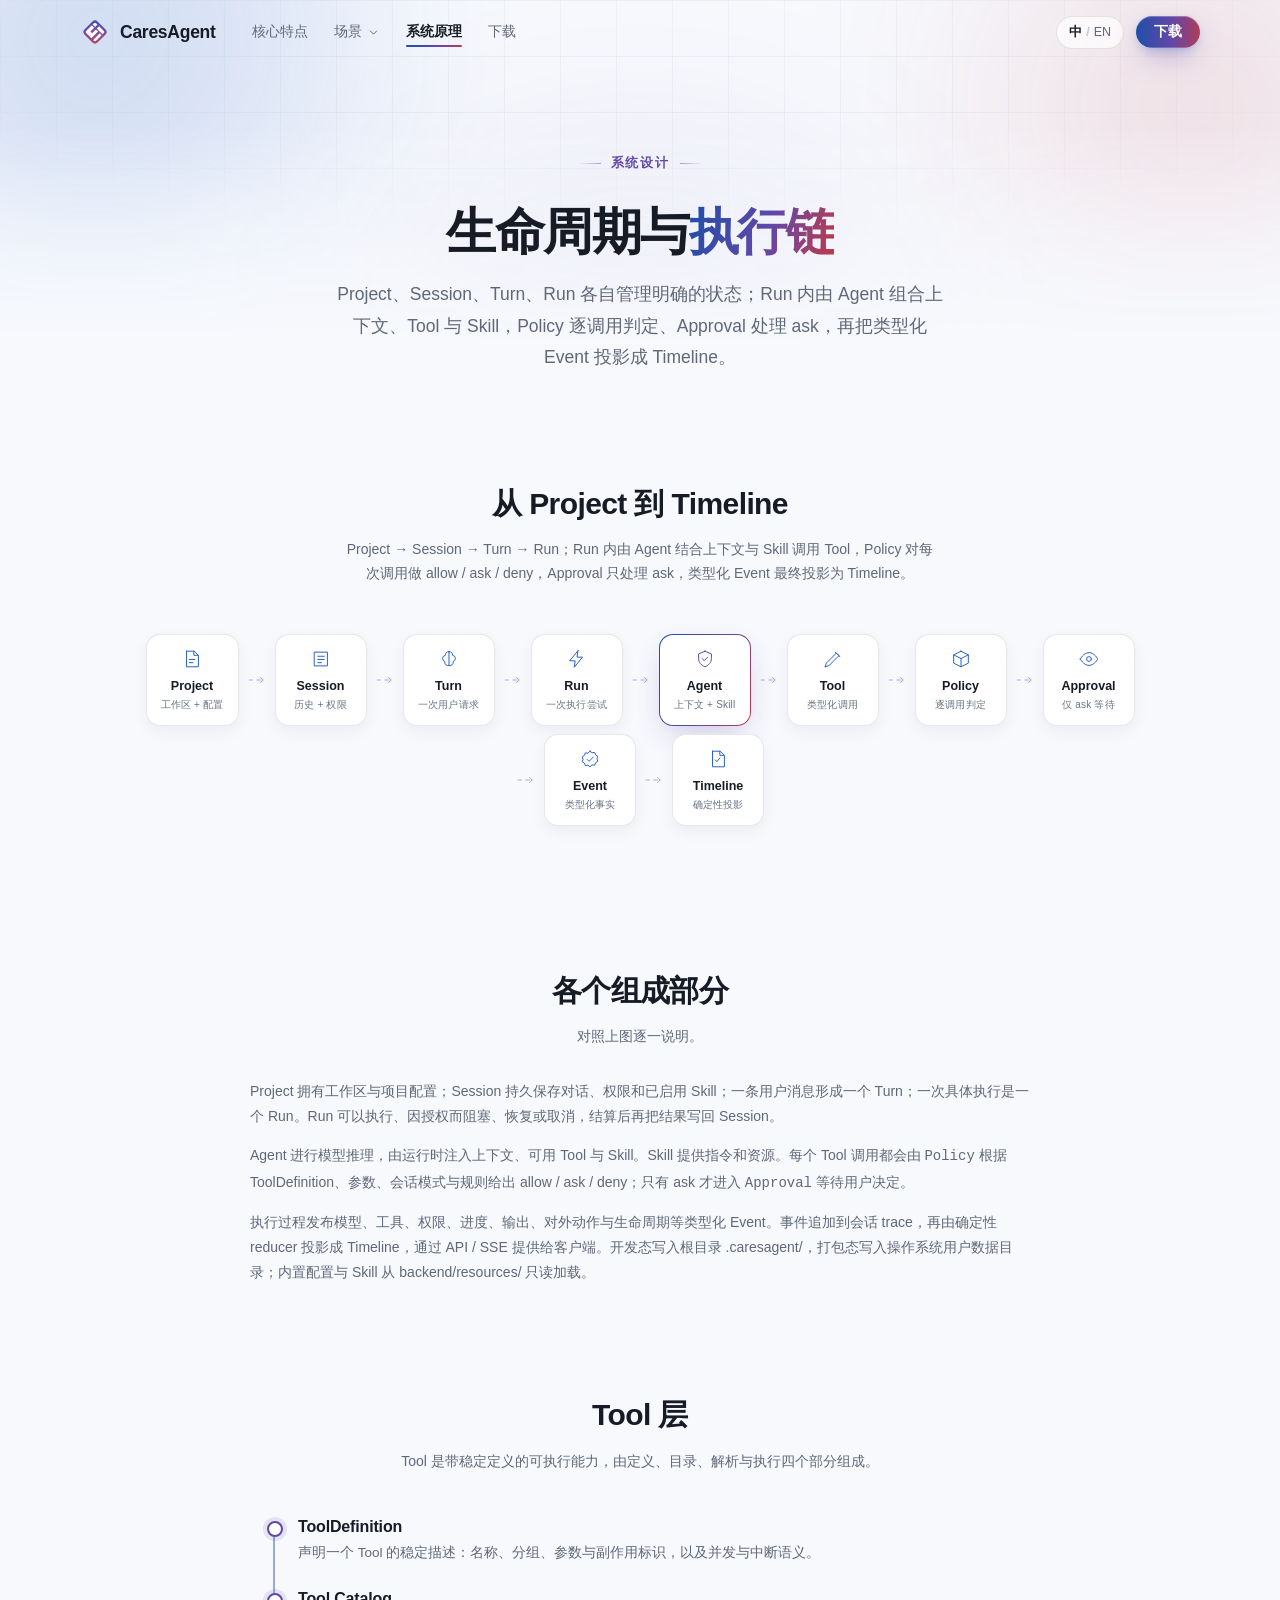
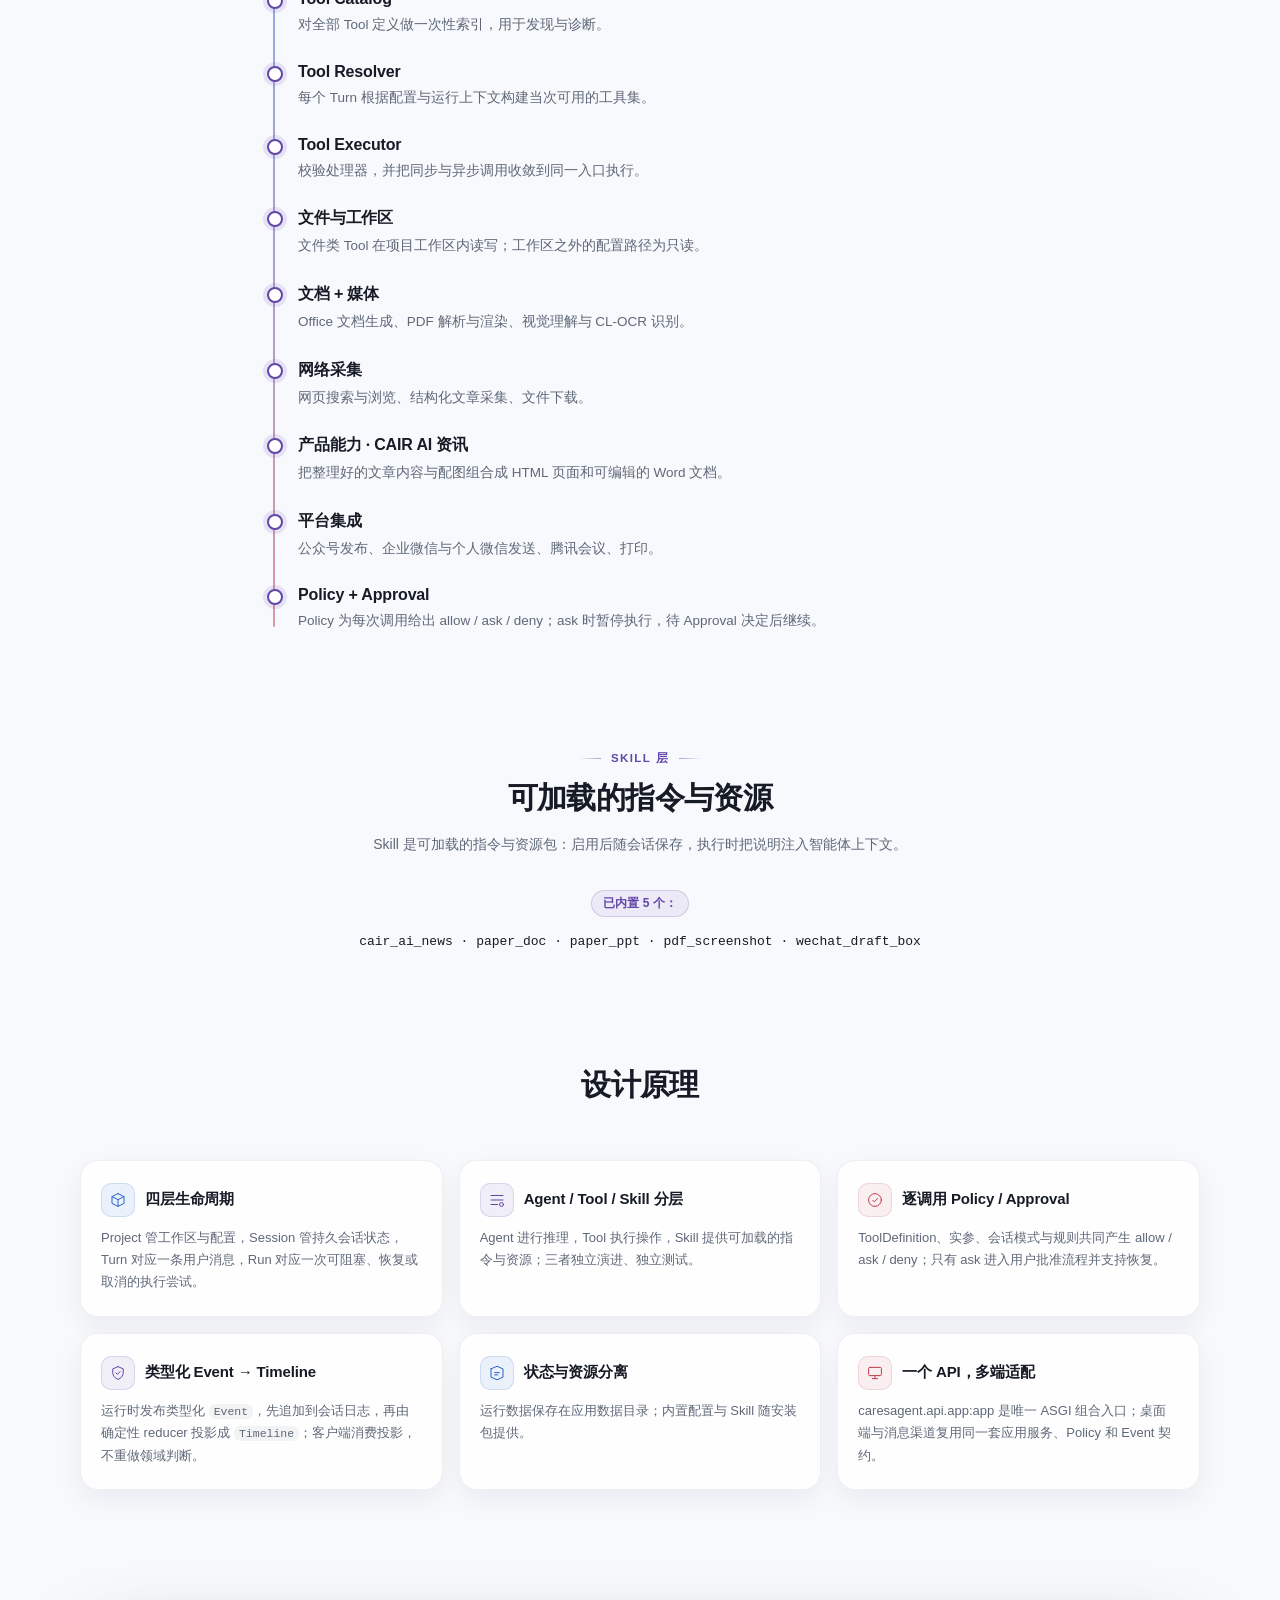
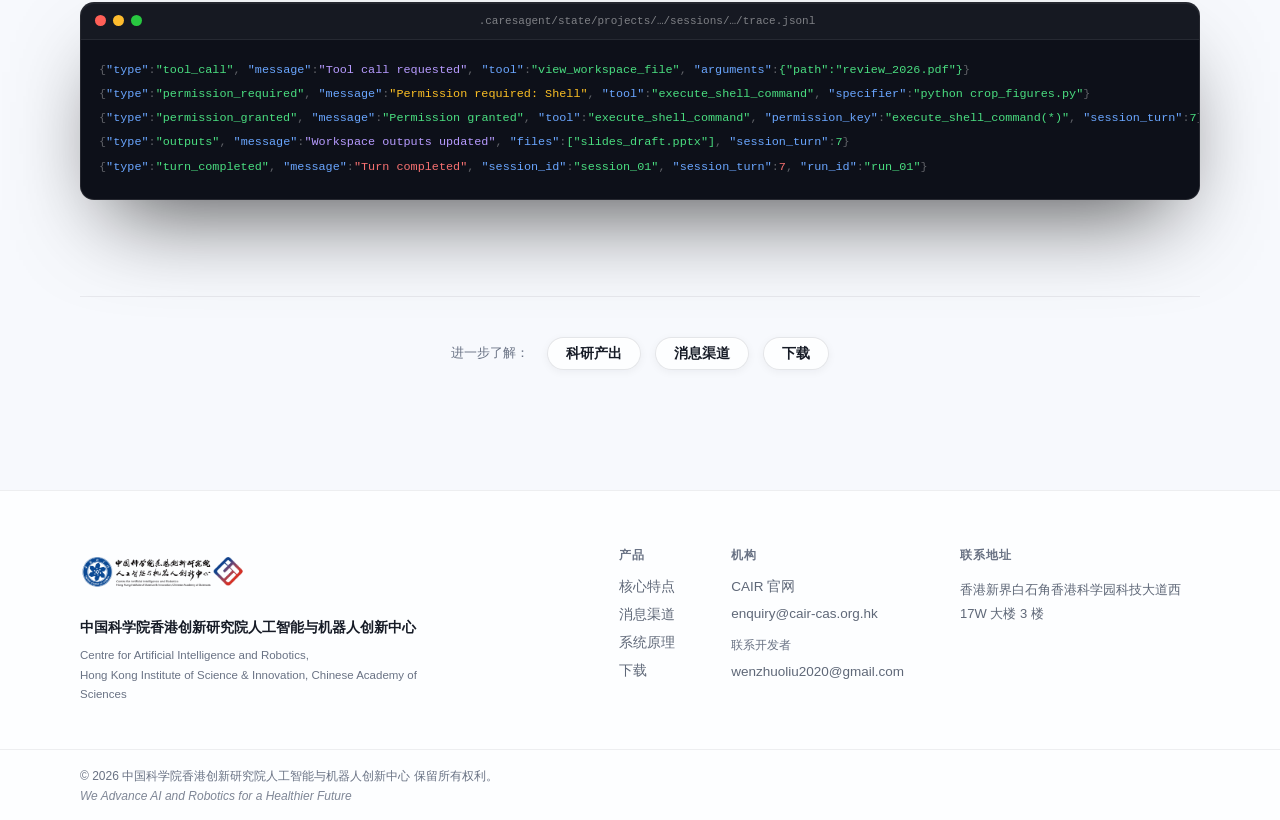
==== commit 46eea711: "v0.4.0：更新日志新增本版条目，mac 下载指向新出的 arm64 包 更新日志加 v0.4.0 四条：内置编辑器（文档、表格、幻灯片与 PDF 在应用内打开， 看与改在同一个面上）、逐块修改（W" ====
--- a/architecture.html
+++ b/architecture.html
@@ -22,7 +22,7 @@
     'arx.loop.sub': 'Following the diagram, part by part.',
     'arx.loop.p1': 'Project owns the workspace and project configuration; Session durably owns the conversation, permissions and enabled Skills; one user message creates a Turn; one execution attempt is a Run. A Run can execute, block for approval, resume or be cancelled, then settle its result back into the Session.',
     'arx.loop.p2': 'The Agent performs model reasoning, with context, available Tools and Skills injected by the runtime. A Skill supplies instructions and resources. Every Tool call is evaluated by <code>Policy</code> against the ToolDefinition, arguments, session mode and rules as allow / ask / deny; only ask goes to <code>Approval</code> for your decision.',
-    'arx.loop.p3': 'Execution publishes typed Events for model activity, tools, permissions, progress, artifacts, outbound actions and lifecycle changes. Events append to the per-session trace; a deterministic reducer projects them into the Timeline, which the API / SSE layer exposes to clients. Development writes stay under the root .caresagent/; packaged builds use the OS user-data directory; bundled configuration and Skills load read-only from backend/resources/.',
+    'arx.loop.p3': 'Execution publishes typed Events for model activity, tools, permissions, progress, outputs, outbound actions and lifecycle changes. Events append to the per-session trace; a deterministic reducer projects them into the Timeline, which the API / SSE layer exposes to clients. Development writes stay under the root .caresagent/; packaged builds use the OS user-data directory; bundled configuration and Skills load read-only from backend/resources/.',
     'arx.tools.title': 'The Tool layer',
     'arx.tools.sub': 'A Tool is an executable capability with a stable definition, organised as definition, catalog, resolver and executor.',
     'arx.tools.t1': 'ToolDefinition',
@@ -51,6 +51,9 @@
     'arx.skills.ships': 'Five are built in:',
     'arx.skills.list': 'cair_ai_news · paper_doc · paper_ppt · pdf_screenshot · wechat_draft_box'
   });</script>
+  <!-- 访问统计：GoatCounter，无 cookie、不追踪个人 -->
+  <script data-goatcounter="https://caresagent.goatcounter.com/count"
+          async src="https://gc.zgo.at/count.js"></script>
 </head>
 <body>
 
@@ -76,7 +79,7 @@
       <nav class="nav-links" aria-label="主导航">
         <a href="features.html" data-i18n="nav.features">核心特点</a>
         <div class="nav-dd">
-          <button class="nav-dd-btn" type="button" aria-haspopup="true"><span data-i18n="nav.scenarios">场景</span><svg viewBox="0 0 16 16" fill="none" aria-hidden="true"><path d="M4 6l4 4 4-4" stroke="currentColor" stroke-width="1.7" stroke-linecap="round" stroke-linejoin="round"/></svg></button>
+          <button class="nav-dd-btn" type="button" aria-haspopup="true"><span data-i18n="nav.scenarios">场景</span><svg viewBox="0 0 16 16" fill="none" aria-hidden="true"><path d="M4 6l4 4 4-4" stroke="currentColor" stroke-linecap="round" stroke-linejoin="round"/></svg></button>
           <div class="nav-dd-menu">
             <a href="scene-research.html"><span data-i18n="sc.research.t">科研产出</span></a>
             <a href="scene-office.html"><span data-i18n="sc.office.t">自动化办公</span></a>
@@ -93,7 +96,7 @@
         </button>
         <a class="btn btn-primary btn-sm" href="download.html" data-i18n="nav.cta">下载</a>
         <details class="nav-menu" id="navMenu">
-          <summary aria-label="菜单"><svg viewBox="0 0 20 20" fill="none" aria-hidden="true"><path d="M3.5 5.5h13M3.5 10h13M3.5 14.5h13" stroke="currentColor" stroke-width="1.8" stroke-linecap="round"/></svg></summary>
+          <summary aria-label="菜单"><svg viewBox="0 0 20 20" fill="none" aria-hidden="true"><path d="M3.5 5.5h13M3.5 10h13M3.5 14.5h13" stroke="currentColor" stroke-linecap="round"/></svg></summary>
           <div class="nav-menu-panel">
             <a href="features.html" data-i18n="nav.features">核心特点</a>
             <a href="scene-research.html" data-i18n="sc.research.t">科研产出</a>
@@ -127,27 +130,27 @@
         <p class="section-sub" data-i18n="arch.flow.sub">Project → Session → Turn → Run；Run 内由 Agent 结合上下文与 Skill 调用 Tool，Policy 对每次调用做 allow / ask / deny，Approval 只处理 ask，类型化 Event 最终投影为 Timeline。</p>
       </div>
       <div class="arch-flow reveal">
-        <div class="arch-node"><span class="an-ico"><svg viewBox="0 0 24 24" fill="none" stroke="currentColor" stroke-width="1.8" stroke-linecap="round" stroke-linejoin="round"><path d="M6 3.5h8.5L19 8v12.5H6V3.5Z"/><path d="M14 3.5V8h4.5M9 12.5h6M9 16h4"/></svg></span><span class="an-label" data-i18n="arch.n.task">Project</span><span class="an-sub" data-i18n="arch.n.task2">工作区 + 配置</span></div>
-        <span class="arch-arrow"><svg viewBox="0 0 20 14" fill="none"><path d="M2 7h14m0 0-5-5m5 5-5 5" stroke="currentColor" stroke-width="1.8" stroke-linecap="round" stroke-linejoin="round"/></svg></span>
-        <div class="arch-node"><span class="an-ico"><svg viewBox="0 0 24 24" fill="none" stroke="currentColor" stroke-width="1.8" stroke-linecap="round" stroke-linejoin="round"><path d="M5 4.5h14v15H5z"/><path d="M8.5 9h7M8.5 12.5h7M8.5 16h4"/></svg></span><span class="an-label" data-i18n="arch.n.context">Session</span><span class="an-sub" data-i18n="arch.n.context2">历史 + 权限</span></div>
-        <span class="arch-arrow"><svg viewBox="0 0 20 14" fill="none"><path d="M2 7h14m0 0-5-5m5 5-5 5" stroke="currentColor" stroke-width="1.8" stroke-linecap="round" stroke-linejoin="round"/></svg></span>
-        <div class="arch-node"><span class="an-ico"><svg viewBox="0 0 24 24" fill="none" stroke="currentColor" stroke-width="1.8" stroke-linecap="round" stroke-linejoin="round"><path d="M12 4a4 4 0 0 1 4 4 3.5 3.5 0 0 1 .5 6.8A3.5 3.5 0 0 1 12 19a3.5 3.5 0 0 1-4.5-4.2A3.5 3.5 0 0 1 8 8a4 4 0 0 1 4-4Z"/><path d="M12 4v15"/></svg></span><span class="an-label" data-i18n="arch.n.agent">Turn</span><span class="an-sub" data-i18n="arch.n.agent2">一次用户请求</span></div>
-        <span class="arch-arrow"><svg viewBox="0 0 20 14" fill="none"><path d="M2 7h14m0 0-5-5m5 5-5 5" stroke="currentColor" stroke-width="1.8" stroke-linecap="round" stroke-linejoin="round"/></svg></span>
-        <div class="arch-node"><span class="an-ico"><svg viewBox="0 0 24 24" fill="none" stroke="currentColor" stroke-width="1.8" stroke-linecap="round" stroke-linejoin="round"><path d="M13 3 4 14h6l-1 7 9-11h-6l1-7Z"/></svg></span><span class="an-label" data-i18n="arch.n.action">Run</span><span class="an-sub" data-i18n="arch.n.action2">一次执行尝试</span></div>
-        <span class="arch-arrow"><svg viewBox="0 0 20 14" fill="none"><path d="M2 7h14m0 0-5-5m5 5-5 5" stroke="currentColor" stroke-width="1.8" stroke-linecap="round" stroke-linejoin="round"/></svg></span>
-        <div class="arch-node guard"><span class="an-ico"><svg viewBox="0 0 24 24" fill="none" stroke="currentColor" stroke-width="1.8" stroke-linecap="round" stroke-linejoin="round"><path d="M12 3.5 5 6.5v5c0 4.2 3 7.6 7 9 4-1.4 7-4.8 7-9v-5l-7-3Z"/><path d="m9.2 11.8 2 2 3.6-3.8"/></svg></span><span class="an-label" data-i18n="arch.n.guard">Agent</span><span class="an-sub" data-i18n="arch.n.guard2">上下文 + Skill</span></div>
-        <span class="arch-arrow"><svg viewBox="0 0 20 14" fill="none"><path d="M2 7h14m0 0-5-5m5 5-5 5" stroke="currentColor" stroke-width="1.8" stroke-linecap="round" stroke-linejoin="round"/></svg></span>
-        <div class="arch-node"><span class="an-ico"><svg viewBox="0 0 24 24" fill="none" stroke="currentColor" stroke-width="1.8" stroke-linecap="round" stroke-linejoin="round"><path d="M14.5 4.5 19.5 9.5M3.5 20.5l1.2-4 11-11 2.8 2.8-11 11-4 1.2Z"/></svg></span><span class="an-label" data-i18n="arch.n.tool">Tool</span><span class="an-sub" data-i18n="arch.n.tool2">类型化调用</span></div>
-        <span class="arch-arrow"><svg viewBox="0 0 20 14" fill="none"><path d="M2 7h14m0 0-5-5m5 5-5 5" stroke="currentColor" stroke-width="1.8" stroke-linecap="round" stroke-linejoin="round"/></svg></span>
-        <div class="arch-node"><span class="an-ico"><svg viewBox="0 0 24 24" fill="none" stroke="currentColor" stroke-width="1.8" stroke-linecap="round" stroke-linejoin="round"><path d="M12 3.5 20 7.5v9L12 20.5 4 16.5v-9L12 3.5Z"/><path d="m4 7.5 8 4 8-4M12 11.5v9"/></svg></span><span class="an-label" data-i18n="arch.n.runtime">Policy</span><span class="an-sub" data-i18n="arch.n.runtime2">逐调用判定</span></div>
-        <span class="arch-arrow"><svg viewBox="0 0 20 14" fill="none"><path d="M2 7h14m0 0-5-5m5 5-5 5" stroke="currentColor" stroke-width="1.8" stroke-linecap="round" stroke-linejoin="round"/></svg></span>
-        <div class="arch-node"><span class="an-ico"><svg viewBox="0 0 24 24" fill="none" stroke="currentColor" stroke-width="1.8" stroke-linecap="round" stroke-linejoin="round"><path d="M2.5 12S6 5 12 5s9.5 7 9.5 7-3.5 7-9.5 7-9.5-7-9.5-7Z"/><circle cx="12" cy="12" r="2.6"/></svg></span><span class="an-label" data-i18n="arch.n.obs">Approval</span><span class="an-sub" data-i18n="arch.n.obs2">仅 ask 等待</span></div>
-        <span class="arch-arrow"><svg viewBox="0 0 20 14" fill="none"><path d="M2 7h14m0 0-5-5m5 5-5 5" stroke="currentColor" stroke-width="1.8" stroke-linecap="round" stroke-linejoin="round"/></svg></span>
-        <div class="arch-node"><span class="an-ico"><svg viewBox="0 0 24 24" fill="none" stroke="currentColor" stroke-width="1.8" stroke-linecap="round" stroke-linejoin="round"><path d="M9 12.5 11 14.5 15.5 10M12 3.5l2.3 1.7 2.8-.4 1 2.7 2.4 1.6-.9 2.7.9 2.7-2.4 1.6-1 2.7-2.8-.4L12 20.5l-2.3-1.7-2.8.4-1-2.7L3.5 15l.9-2.7-.9-2.7 2.4-1.6 1-2.7 2.8.4L12 3.5Z"/></svg></span><span class="an-label" data-i18n="arch.n.eval">Event</span><span class="an-sub" data-i18n="arch.n.eval2">类型化事实</span></div>
-        <span class="arch-arrow"><svg viewBox="0 0 20 14" fill="none"><path d="M2 7h14m0 0-5-5m5 5-5 5" stroke="currentColor" stroke-width="1.8" stroke-linecap="round" stroke-linejoin="round"/></svg></span>
-        <div class="arch-node"><span class="an-ico"><svg viewBox="0 0 24 24" fill="none" stroke="currentColor" stroke-width="1.8" stroke-linecap="round" stroke-linejoin="round"><path d="M6 3.5h8.5L19 8v12.5H6V3.5Z"/><path d="M14 3.5V8h4.5M9 13l1.8 1.8L14 11"/></svg></span><span class="an-label" data-i18n="arch.n.report">Timeline</span><span class="an-sub" data-i18n="arch.n.report2">确定性投影</span></div>
-      </div>
-      <p class="arch-loopnote reveal"><svg viewBox="0 0 24 24" fill="none" stroke="currentColor" stroke-width="1.8" stroke-linecap="round" stroke-linejoin="round"><path d="M3 12a9 9 0 1 0 3-6.7L3 8"/><path d="M3 4v4h4"/></svg><span data-i18n="arch.loop">一个 Run 可因 ask 阻塞，并在批准或拒绝后恢复，也可被取消；结算状态写回 Session。</span></p>
+        <div class="arch-node"><span class="an-ico"><svg viewBox="0 0 24 24" fill="none" stroke="currentColor" stroke-linecap="round" stroke-linejoin="round"><path d="M6 3.5h8.5L19 8v12.5H6V3.5Z"/><path d="M14 3.5V8h4.5M9 12.5h6M9 16h4"/></svg></span><span class="an-label" data-i18n="arch.n.task">Project</span><span class="an-sub" data-i18n="arch.n.task2">工作区 + 配置</span></div>
+        <span class="arch-arrow"><svg viewBox="0 0 20 14" fill="none"><path d="M2 7h14m0 0-5-5m5 5-5 5" stroke="currentColor" stroke-linecap="round" stroke-linejoin="round"/></svg></span>
+        <div class="arch-node"><span class="an-ico"><svg viewBox="0 0 24 24" fill="none" stroke="currentColor" stroke-linecap="round" stroke-linejoin="round"><path d="M5 4.5h14v15H5z"/><path d="M8.5 9h7M8.5 12.5h7M8.5 16h4"/></svg></span><span class="an-label" data-i18n="arch.n.context">Session</span><span class="an-sub" data-i18n="arch.n.context2">历史 + 权限</span></div>
+        <span class="arch-arrow"><svg viewBox="0 0 20 14" fill="none"><path d="M2 7h14m0 0-5-5m5 5-5 5" stroke="currentColor" stroke-linecap="round" stroke-linejoin="round"/></svg></span>
+        <div class="arch-node"><span class="an-ico"><svg viewBox="0 0 24 24" fill="none" stroke="currentColor" stroke-linecap="round" stroke-linejoin="round"><path d="M12 4a4 4 0 0 1 4 4 3.5 3.5 0 0 1 .5 6.8A3.5 3.5 0 0 1 12 19a3.5 3.5 0 0 1-4.5-4.2A3.5 3.5 0 0 1 8 8a4 4 0 0 1 4-4Z"/><path d="M12 4v15"/></svg></span><span class="an-label" data-i18n="arch.n.agent">Turn</span><span class="an-sub" data-i18n="arch.n.agent2">一次用户请求</span></div>
+        <span class="arch-arrow"><svg viewBox="0 0 20 14" fill="none"><path d="M2 7h14m0 0-5-5m5 5-5 5" stroke="currentColor" stroke-linecap="round" stroke-linejoin="round"/></svg></span>
+        <div class="arch-node"><span class="an-ico"><svg viewBox="0 0 24 24" fill="none" stroke="currentColor" stroke-linecap="round" stroke-linejoin="round"><path d="M13 3 4 14h6l-1 7 9-11h-6l1-7Z"/></svg></span><span class="an-label" data-i18n="arch.n.action">Run</span><span class="an-sub" data-i18n="arch.n.action2">一次执行尝试</span></div>
+        <span class="arch-arrow"><svg viewBox="0 0 20 14" fill="none"><path d="M2 7h14m0 0-5-5m5 5-5 5" stroke="currentColor" stroke-linecap="round" stroke-linejoin="round"/></svg></span>
+        <div class="arch-node guard"><span class="an-ico"><svg viewBox="0 0 24 24" fill="none" stroke="currentColor" stroke-linecap="round" stroke-linejoin="round"><path d="M12 3.5 5 6.5v5c0 4.2 3 7.6 7 9 4-1.4 7-4.8 7-9v-5l-7-3Z"/><path d="m9.2 11.8 2 2 3.6-3.8"/></svg></span><span class="an-label" data-i18n="arch.n.guard">Agent</span><span class="an-sub" data-i18n="arch.n.guard2">上下文 + Skill</span></div>
+        <span class="arch-arrow"><svg viewBox="0 0 20 14" fill="none"><path d="M2 7h14m0 0-5-5m5 5-5 5" stroke="currentColor" stroke-linecap="round" stroke-linejoin="round"/></svg></span>
+        <div class="arch-node"><span class="an-ico"><svg viewBox="0 0 24 24" fill="none" stroke="currentColor" stroke-linecap="round" stroke-linejoin="round"><path d="M14.5 4.5 19.5 9.5M3.5 20.5l1.2-4 11-11 2.8 2.8-11 11-4 1.2Z"/></svg></span><span class="an-label" data-i18n="arch.n.tool">Tool</span><span class="an-sub" data-i18n="arch.n.tool2">类型化调用</span></div>
+        <span class="arch-arrow"><svg viewBox="0 0 20 14" fill="none"><path d="M2 7h14m0 0-5-5m5 5-5 5" stroke="currentColor" stroke-linecap="round" stroke-linejoin="round"/></svg></span>
+        <div class="arch-node"><span class="an-ico"><svg viewBox="0 0 24 24" fill="none" stroke="currentColor" stroke-linecap="round" stroke-linejoin="round"><path d="M12 3.5 20 7.5v9L12 20.5 4 16.5v-9L12 3.5Z"/><path d="m4 7.5 8 4 8-4M12 11.5v9"/></svg></span><span class="an-label" data-i18n="arch.n.runtime">Policy</span><span class="an-sub" data-i18n="arch.n.runtime2">逐调用判定</span></div>
+        <span class="arch-arrow"><svg viewBox="0 0 20 14" fill="none"><path d="M2 7h14m0 0-5-5m5 5-5 5" stroke="currentColor" stroke-linecap="round" stroke-linejoin="round"/></svg></span>
+        <div class="arch-node"><span class="an-ico"><svg viewBox="0 0 24 24" fill="none" stroke="currentColor" stroke-linecap="round" stroke-linejoin="round"><path d="M2.5 12S6 5 12 5s9.5 7 9.5 7-3.5 7-9.5 7-9.5-7-9.5-7Z"/><circle cx="12" cy="12" r="2.6"/></svg></span><span class="an-label" data-i18n="arch.n.obs">Approval</span><span class="an-sub" data-i18n="arch.n.obs2">仅 ask 等待</span></div>
+        <span class="arch-arrow"><svg viewBox="0 0 20 14" fill="none"><path d="M2 7h14m0 0-5-5m5 5-5 5" stroke="currentColor" stroke-linecap="round" stroke-linejoin="round"/></svg></span>
+        <div class="arch-node"><span class="an-ico"><svg viewBox="0 0 24 24" fill="none" stroke="currentColor" stroke-linecap="round" stroke-linejoin="round"><path d="M9 12.5 11 14.5 15.5 10M12 3.5l2.3 1.7 2.8-.4 1 2.7 2.4 1.6-.9 2.7.9 2.7-2.4 1.6-1 2.7-2.8-.4L12 20.5l-2.3-1.7-2.8.4-1-2.7L3.5 15l.9-2.7-.9-2.7 2.4-1.6 1-2.7 2.8.4L12 3.5Z"/></svg></span><span class="an-label" data-i18n="arch.n.eval">Event</span><span class="an-sub" data-i18n="arch.n.eval2">类型化事实</span></div>
+        <span class="arch-arrow"><svg viewBox="0 0 20 14" fill="none"><path d="M2 7h14m0 0-5-5m5 5-5 5" stroke="currentColor" stroke-linecap="round" stroke-linejoin="round"/></svg></span>
+        <div class="arch-node"><span class="an-ico"><svg viewBox="0 0 24 24" fill="none" stroke="currentColor" stroke-linecap="round" stroke-linejoin="round"><path d="M6 3.5h8.5L19 8v12.5H6V3.5Z"/><path d="M14 3.5V8h4.5M9 13l1.8 1.8L14 11"/></svg></span><span class="an-label" data-i18n="arch.n.report">Timeline</span><span class="an-sub" data-i18n="arch.n.report2">确定性投影</span></div>
+      </div>
+      <p class="arch-loopnote reveal"><svg viewBox="0 0 24 24" fill="none" stroke="currentColor" stroke-linecap="round" stroke-linejoin="round"><path d="M3 12a9 9 0 1 0 3-6.7L3 8"/><path d="M3 4v4h4"/></svg><span data-i18n="arch.loop">一个 Run 可因 ask 阻塞，并在批准或拒绝后恢复，也可被取消；结算状态写回 Session。</span></p>
     </section>
 
     <!-- ============ 这条链路在做什么（散文解释） ============ -->
@@ -160,7 +163,7 @@
         <div class="fd-info">
           <p class="reveal" data-i18n-html="arx.loop.p1">Project 拥有工作区与项目配置；Session 持久保存对话、权限和已启用 Skill；一条用户消息形成一个 Turn；一次具体执行是一个 Run。Run 可以执行、因授权而阻塞、恢复或取消，结算后再把结果写回 Session。</p>
           <p class="reveal" style="margin-top:14px" data-i18n-html="arx.loop.p2">Agent 进行模型推理，由运行时注入上下文、可用 Tool 与 Skill。Skill 提供指令和资源。每个 Tool 调用都会由 <code>Policy</code> 根据 ToolDefinition、参数、会话模式与规则给出 allow / ask / deny；只有 ask 才进入 <code>Approval</code> 等待用户决定。</p>
-          <p class="reveal" style="margin-top:14px" data-i18n-html="arx.loop.p3">执行过程发布模型、工具、权限、进度、产物、对外动作与生命周期等类型化 Event。事件追加到会话 trace，再由确定性 reducer 投影成 Timeline，通过 API / SSE 提供给客户端。开发态写入根目录 .caresagent/，打包态写入操作系统用户数据目录；内置配置与 Skill 从 backend/resources/ 只读加载。</p>
+          <p class="reveal" style="margin-top:14px" data-i18n-html="arx.loop.p3">执行过程发布模型、工具、权限、进度、输出、对外动作与生命周期等类型化 Event。事件追加到会话 trace，再由确定性 reducer 投影成 Timeline，通过 API / SSE 提供给客户端。开发态写入根目录 .caresagent/，打包态写入操作系统用户数据目录；内置配置与 Skill 从 backend/resources/ 只读加载。</p>
         </div>
       </div>
     </section>
@@ -237,27 +240,27 @@
       </div>
       <div class="arch-principles">
         <div class="arch-principle reveal">
-          <div class="ap-head"><span class="ap-ico i-blue" style="background:rgba(43,98,198,0.09);color:#2b62c6"><svg viewBox="0 0 24 24" fill="none" stroke="currentColor" stroke-width="1.8" stroke-linecap="round" stroke-linejoin="round"><path d="M12 3.5 20 7.5v9L12 20.5 4 16.5v-9L12 3.5Z"/><path d="m4 7.5 8 4 8-4M12 11.5v9"/></svg></span><h3 data-i18n="arch.p1t">四层生命周期</h3></div>
+          <div class="ap-head"><span class="ap-ico i-blue" style="background:rgba(43,98,198,0.09);color:#2b62c6"><svg viewBox="0 0 24 24" fill="none" stroke="currentColor" stroke-linecap="round" stroke-linejoin="round"><path d="M12 3.5 20 7.5v9L12 20.5 4 16.5v-9L12 3.5Z"/><path d="m4 7.5 8 4 8-4M12 11.5v9"/></svg></span><h3 data-i18n="arch.p1t">四层生命周期</h3></div>
           <p data-i18n="arch.p1d">Project 管工作区与配置，Session 管持久会话状态，Turn 对应一条用户消息，Run 对应一次可阻塞、恢复或取消的执行尝试。</p>
         </div>
         <div class="arch-principle reveal">
-          <div class="ap-head"><span class="ap-ico i-violet" style="background:rgba(98,71,168,0.09);color:#6247a8"><svg viewBox="0 0 24 24" fill="none" stroke="currentColor" stroke-width="1.8" stroke-linecap="round" stroke-linejoin="round"><path d="M4 6h16M4 12h16M4 18h9"/><circle cx="18" cy="18" r="2.6"/></svg></span><h3 data-i18n="arch.p2t">Agent / Tool / Skill 分层</h3></div>
+          <div class="ap-head"><span class="ap-ico i-violet" style="background:rgba(98,71,168,0.09);color:#6247a8"><svg viewBox="0 0 24 24" fill="none" stroke="currentColor" stroke-linecap="round" stroke-linejoin="round"><path d="M4 6h16M4 12h16M4 18h9"/><circle cx="18" cy="18" r="2.6"/></svg></span><h3 data-i18n="arch.p2t">Agent / Tool / Skill 分层</h3></div>
           <p data-i18n="arch.p2d">Agent 进行推理，Tool 执行操作，Skill 提供可加载的指令与资源；三者独立演进、独立测试。</p>
         </div>
         <div class="arch-principle reveal">
-          <div class="ap-head"><span class="ap-ico i-red" style="background:rgba(192,58,72,0.08);color:#c03a48"><svg viewBox="0 0 24 24" fill="none" stroke="currentColor" stroke-width="1.8" stroke-linecap="round" stroke-linejoin="round"><path d="M9 12.5 11 14.5 15.5 10"/><circle cx="12" cy="12" r="8.5"/></svg></span><h3 data-i18n="arch.p3t">逐调用 Policy / Approval</h3></div>
+          <div class="ap-head"><span class="ap-ico i-red" style="background:rgba(192,58,72,0.08);color:#c03a48"><svg viewBox="0 0 24 24" fill="none" stroke="currentColor" stroke-linecap="round" stroke-linejoin="round"><path d="M9 12.5 11 14.5 15.5 10"/><circle cx="12" cy="12" r="8.5"/></svg></span><h3 data-i18n="arch.p3t">逐调用 Policy / Approval</h3></div>
           <p data-i18n="arch.p3d">ToolDefinition、实参、会话模式与规则共同产生 allow / ask / deny；只有 ask 进入用户批准流程并支持恢复。</p>
         </div>
         <div class="arch-principle reveal">
-          <div class="ap-head"><span class="ap-ico i-violet" style="background:rgba(98,71,168,0.09);color:#6247a8"><svg viewBox="0 0 24 24" fill="none" stroke="currentColor" stroke-width="1.8" stroke-linecap="round" stroke-linejoin="round"><path d="M12 3.5 5 6.5v5c0 4.2 3 7.6 7 9 4-1.4 7-4.8 7-9v-5l-7-3Z"/><path d="m9.2 11.8 2 2 3.6-3.8"/></svg></span><h3 data-i18n="arch.p4t">类型化 Event → Timeline</h3></div>
+          <div class="ap-head"><span class="ap-ico i-violet" style="background:rgba(98,71,168,0.09);color:#6247a8"><svg viewBox="0 0 24 24" fill="none" stroke="currentColor" stroke-linecap="round" stroke-linejoin="round"><path d="M12 3.5 5 6.5v5c0 4.2 3 7.6 7 9 4-1.4 7-4.8 7-9v-5l-7-3Z"/><path d="m9.2 11.8 2 2 3.6-3.8"/></svg></span><h3 data-i18n="arch.p4t">类型化 Event → Timeline</h3></div>
           <p data-i18n-html="arch.p4d">运行时发布类型化 <code>Event</code>，先追加到会话日志，再由确定性 reducer 投影成 <code>Timeline</code>；客户端消费投影，不重做领域判断。</p>
         </div>
         <div class="arch-principle reveal">
-          <div class="ap-head"><span class="ap-ico i-blue" style="background:rgba(43,98,198,0.09);color:#2b62c6"><svg viewBox="0 0 24 24" fill="none" stroke="currentColor" stroke-width="1.8" stroke-linecap="round" stroke-linejoin="round"><path d="M4 6.5 12 3l8 3.5v11L12 21l-8-3.5v-11Z"/><path d="M9 11.5h6M9 14.5h4"/></svg></span><h3 data-i18n="arch.p5t">状态与资源分离</h3></div>
+          <div class="ap-head"><span class="ap-ico i-blue" style="background:rgba(43,98,198,0.09);color:#2b62c6"><svg viewBox="0 0 24 24" fill="none" stroke="currentColor" stroke-linecap="round" stroke-linejoin="round"><path d="M4 6.5 12 3l8 3.5v11L12 21l-8-3.5v-11Z"/><path d="M9 11.5h6M9 14.5h4"/></svg></span><h3 data-i18n="arch.p5t">状态与资源分离</h3></div>
           <p data-i18n="arch.p5d">运行数据保存在应用数据目录；内置配置与 Skill 随安装包提供。</p>
         </div>
         <div class="arch-principle reveal">
-          <div class="ap-head"><span class="ap-ico i-red" style="background:rgba(192,58,72,0.08);color:#c03a48"><svg viewBox="0 0 24 24" fill="none" stroke="currentColor" stroke-width="1.8" stroke-linecap="round" stroke-linejoin="round"><rect x="3.5" y="4.5" width="17" height="11" rx="1.5"/><path d="M8.5 19.5h7M12 15.5v4"/></svg></span><h3 data-i18n="arch.p6t">一个 API，多端适配</h3></div>
+          <div class="ap-head"><span class="ap-ico i-red" style="background:rgba(192,58,72,0.08);color:#c03a48"><svg viewBox="0 0 24 24" fill="none" stroke="currentColor" stroke-linecap="round" stroke-linejoin="round"><rect x="3.5" y="4.5" width="17" height="11" rx="1.5"/><path d="M8.5 19.5h7M12 15.5v4"/></svg></span><h3 data-i18n="arch.p6t">一个 API，多端适配</h3></div>
           <p data-i18n="arch.p6d">caresagent.api.app:app 是唯一 ASGI 组合入口；桌面端与消息渠道复用同一套应用服务、Policy 和 Event 契约。</p>
         </div>
       </div>
@@ -273,7 +276,7 @@
         <pre class="terminal-body"><code><span class="t-dim">{</span><span class="t-blue">"type"</span><span class="t-dim">:</span><span class="t-green">"tool_call"</span><span class="t-dim">,</span> <span class="t-blue">"message"</span><span class="t-dim">:</span><span class="t-violet">"Tool call requested"</span><span class="t-dim">,</span> <span class="t-blue">"tool"</span><span class="t-dim">:</span><span class="t-green">"view_workspace_file"</span><span class="t-dim">,</span> <span class="t-blue">"arguments"</span><span class="t-dim">:</span><span class="t-green">{"path":"review_2026.pdf"}</span><span class="t-dim">}</span>
 <span class="t-dim">{</span><span class="t-blue">"type"</span><span class="t-dim">:</span><span class="t-green">"permission_required"</span><span class="t-dim">,</span> <span class="t-blue">"message"</span><span class="t-dim">:</span><span class="t-amber">"Permission required: Shell"</span><span class="t-dim">,</span> <span class="t-blue">"tool"</span><span class="t-dim">:</span><span class="t-green">"execute_shell_command"</span><span class="t-dim">,</span> <span class="t-blue">"specifier"</span><span class="t-dim">:</span><span class="t-green">"python crop_figures.py"</span><span class="t-dim">}</span>
 <span class="t-dim">{</span><span class="t-blue">"type"</span><span class="t-dim">:</span><span class="t-green">"permission_granted"</span><span class="t-dim">,</span> <span class="t-blue">"message"</span><span class="t-dim">:</span><span class="t-green">"Permission granted"</span><span class="t-dim">,</span> <span class="t-blue">"tool"</span><span class="t-dim">:</span><span class="t-green">"execute_shell_command"</span><span class="t-dim">,</span> <span class="t-blue">"permission_key"</span><span class="t-dim">:</span><span class="t-green">"execute_shell_command(*)"</span><span class="t-dim">,</span> <span class="t-blue">"session_turn"</span><span class="t-dim">:</span><span class="t-green">7</span><span class="t-dim">}</span>
-<span class="t-dim">{</span><span class="t-blue">"type"</span><span class="t-dim">:</span><span class="t-green">"artifacts"</span><span class="t-dim">,</span> <span class="t-blue">"message"</span><span class="t-dim">:</span><span class="t-violet">"Workspace artifacts updated"</span><span class="t-dim">,</span> <span class="t-blue">"files"</span><span class="t-dim">:</span><span class="t-green">["slides_draft.pptx"]</span><span class="t-dim">,</span> <span class="t-blue">"session_turn"</span><span class="t-dim">:</span><span class="t-green">7</span><span class="t-dim">}</span>
+<span class="t-dim">{</span><span class="t-blue">"type"</span><span class="t-dim">:</span><span class="t-green">"outputs"</span><span class="t-dim">,</span> <span class="t-blue">"message"</span><span class="t-dim">:</span><span class="t-violet">"Workspace outputs updated"</span><span class="t-dim">,</span> <span class="t-blue">"files"</span><span class="t-dim">:</span><span class="t-green">["slides_draft.pptx"]</span><span class="t-dim">,</span> <span class="t-blue">"session_turn"</span><span class="t-dim">:</span><span class="t-green">7</span><span class="t-dim">}</span>
 <span class="t-dim">{</span><span class="t-blue">"type"</span><span class="t-dim">:</span><span class="t-green">"turn_completed"</span><span class="t-dim">,</span> <span class="t-blue">"message"</span><span class="t-dim">:</span><span class="t-red">"Turn completed"</span><span class="t-dim">,</span> <span class="t-blue">"session_id"</span><span class="t-dim">:</span><span class="t-green">"session_01"</span><span class="t-dim">,</span> <span class="t-blue">"session_turn"</span><span class="t-dim">:</span><span class="t-red">7</span><span class="t-dim">,</span> <span class="t-blue">"run_id"</span><span class="t-dim">:</span><span class="t-green">"run_01"</span><span class="t-dim">}</span></code></pre>
       </div>
     </section>
--- a/styles.css
+++ b/styles.css
@@ -48,9 +48,23 @@
   --font-mono: 'SF Mono', 'JetBrains Mono', 'IBM Plex Mono', ui-monospace, Menlo, monospace;
 
   --rail-w: min(1120px, calc(100vw - 48px));
+  /* 全站字形唯一的笔画粗细,与桌面端 --cl-icon-stroke 同值同理 */
+  --icon-stroke: 1px;
 }
 
 * { box-sizing: border-box; }
+
+/* 一条规则管全站图标。内联 SVG 的 stroke-width 记在 viewBox 单位里,同一个
+   1.8 在 13px 的侧栏字形上是 0.98px、在 42px 的流程箭头上是 3.8px —— 这就是
+   站内 103 处 stroke-width 从 1.6 漂到 2.4 的原因,每一处都在替自己的尺寸
+   找补。non-scaling-stroke 把 viewBox 从算式里拿掉:下面这个数就是屏幕像素,
+   多大的字形都一样,于是粗细只在这里写一次。
+   (印章徽标是填色不描边,不受影响。) */
+svg :is(path, circle, rect, line, polyline, polygon, ellipse) {
+  vector-effect: non-scaling-stroke;
+}
+
+svg { stroke-width: var(--icon-stroke); }
 html { scroll-behavior: smooth; scroll-padding-top: 80px; }
 body {
   margin: 0;
@@ -449,7 +463,7 @@
   text-align: left;
   background: #fbfcfe;
   border: 1px solid rgba(15, 23, 42, 0.09);
-  border-radius: 18px;
+  border-radius: 10px;
   box-shadow: var(--shadow-window);
   overflow: hidden;
 }
@@ -551,12 +565,12 @@
   color: var(--ink-1);
   background: rgba(15, 23, 42, 0.055);
   padding: 10px 14px;
-  border-radius: 18px 18px 10px 18px;
+  border-radius: 18px;
 }
 .chat-card {
   background: rgba(255, 255, 255, 0.92);
   border: 1px solid var(--hairline-soft);
-  border-radius: 14px;
+  border-radius: 10px;
   box-shadow: 0 6px 18px rgba(15, 23, 42, 0.05);
   padding: 12px 14px;
 }
@@ -658,7 +672,7 @@
 .rail-step.done { color: var(--ink-3); }
 .rail-step.done::before {
   border-color: transparent;
-  background: #128a4a url('data:image/svg+xml;utf8,<svg xmlns="http://www.w3.org/2000/svg" viewBox="0 0 12 12"><path d="M3 6.2 5.2 8.4 9 4.2" fill="none" stroke="white" stroke-width="1.8" stroke-linecap="round" stroke-linejoin="round"/></svg>') center/contain no-repeat;
+  background: #128a4a url('data:image/svg+xml;utf8,<svg xmlns="http://www.w3.org/2000/svg" viewBox="0 0 12 12"><path d="M3 6.2 5.2 8.4 9 4.2" fill="none" stroke="white" stroke-width="1" stroke-linecap="round" stroke-linejoin="round"/></svg>') center/contain no-repeat;
 }
 .rail-step.live { color: var(--ink-1); font-weight: 500; }
 .rail-step.live::before {
--- a/demo.css
+++ b/demo.css
@@ -124,7 +124,7 @@
   z-index: 1;
   background: #fff;
   border: 1px solid var(--hairline-soft);
-  border-radius: 22px;
+  border-radius: 10px;
   box-shadow: var(--shadow-window);
   overflow: hidden;
 }
@@ -173,7 +173,7 @@
   min-height: 152px;
   padding: 14px;
   border: 1px solid var(--hairline);
-  border-radius: 18px;
+  border-radius: 10px;
   background: #fcfdff;
 }
 .cx-card-top { display: flex; align-items: center; gap: 9px; }
@@ -262,7 +262,7 @@
   width: 200px; height: 200px;
   display: grid; place-items: center;
   border: 1px solid var(--hairline);
-  border-radius: 18px;
+  border-radius: 10px;
   background: #fff;
   box-shadow: 0 6px 18px rgba(15, 23, 42, 0.06);
   overflow: hidden;
@@ -391,7 +391,7 @@
   position: relative;
   background: #fbfcfe;
   border: 1px solid rgba(15, 23, 42, 0.09);
-  border-radius: 18px;
+  border-radius: 10px;
   box-shadow: var(--shadow-window);
   overflow: hidden;
 }
@@ -443,7 +443,7 @@
   color: var(--ink-1);
   background: rgba(15, 23, 42, 0.06);
   padding: 10px 14px;
-  border-radius: 18px 18px 10px 18px;
+  border-radius: 18px;
   white-space: pre-wrap;
   box-shadow: inset 0 1px 0 rgba(255, 255, 255, 0.6);
 }
@@ -453,7 +453,7 @@
   font-size: 12px; font-family: var(--font-mono); color: var(--ink-2);
   background: rgba(255, 255, 255, 0.7);
   border: 1px solid var(--hairline-soft);
-  border-radius: 14px; padding: 5px 9px;
+  border-radius: 10px; padding: 5px 9px;
 }
 .cv-bubble .att svg { width: 13px; height: 13px; color: var(--ink-3); }
 
@@ -514,7 +514,7 @@
   font-size: 14px; line-height: 1.7; color: var(--ink-1);
   background: rgba(255, 255, 255, 0.96);
   border: 1px solid var(--hairline-soft);
-  border-radius: 14px;
+  border-radius: 10px;
   padding: 13px 15px;
   box-shadow: 0 6px 18px rgba(15, 23, 42, 0.05);
 }
@@ -531,7 +531,7 @@
   display: flex; align-items: center; gap: 12px;
   background: #fff;
   border: 1px solid var(--hairline-soft);
-  border-radius: 14px;
+  border-radius: 10px;
   padding: 11px 13px;
   box-shadow: 0 6px 18px rgba(15, 23, 42, 0.05);
 }
@@ -565,7 +565,7 @@
   align-self: stretch;
   display: flex; flex-direction: column; gap: 9px;
   border: 1px solid var(--hairline-soft);
-  border-radius: 14px;
+  border-radius: 10px;
   padding: 12px 14px;
 }
 .cv-outbound.sent { background: #fff; }
@@ -637,7 +637,7 @@
 .cd-canvas {
   background: #fbfcfe;
   border: 1px solid var(--hairline-soft);
-  border-radius: 14px;
+  border-radius: 10px;
   padding: 16px;
   min-height: 150px;
 }
@@ -659,7 +659,7 @@
   display: flex; align-items: center; gap: 12px; flex-wrap: wrap;
   background: var(--warn-soft);
   border: 1px solid rgba(245, 158, 11, 0.25);
-  border-radius: 14px;
+  border-radius: 10px;
   padding: 13px 14px;
 }
 .cd-perm .pg-ico { width: 30px; height: 30px; flex: none; display: grid; place-items: center; border-radius: 50%; background: #fff; color: var(--warn); box-shadow: 0 1px 4px rgba(15, 23, 42, 0.1); }
@@ -1000,6 +1000,25 @@
 .next-row { display: flex; align-items: center; justify-content: center; flex-wrap: wrap; gap: 14px; width: var(--rail-w); margin: 96px auto 0; padding-top: 40px; border-top: 1px solid var(--hairline-soft); }
 .next-row .nr-label { font-size: 13px; color: var(--ink-3); margin-right: 4px; }
 
+/* 7) 更新日志：双栏账簿(版本/日期 | 条目)。刻意不用竖脊时间线——版本号本身
+   已经排出了顺序，再加一条脊柱是把同一件事说两遍。 */
+.changelog { list-style: none; max-width: 760px; margin: 40px auto 0; padding: 0; }
+.cl-entry { display: grid; grid-template-columns: 128px 1fr; gap: 20px; padding: 22px 0; border-top: 1px solid var(--hairline-soft); }
+.cl-entry:first-child { border-top: 0; padding-top: 2px; }
+.cl-meta { display: flex; flex-direction: column; gap: 3px; }
+.cl-ver { font-family: var(--font-mono); font-size: 14px; font-weight: 600; color: var(--ink-1); }
+.cl-date { font-size: 12.5px; color: var(--ink-3); }
+.cl-items { list-style: none; margin: 0; padding: 0; display: flex; flex-direction: column; gap: 9px; }
+.cl-items li { display: flex; align-items: baseline; gap: 11px; font-size: 13.5px; line-height: 1.75; color: var(--ink-2); }
+/* 标签保持无彩：正文已有足够层级，上色只会和克制的整站语气打架 */
+.cl-tag { flex: none; width: 40px; padding: 1px 0; border: 1px solid var(--hairline); border-radius: 6px; font-size: 11.5px; line-height: 1.65; color: var(--ink-3); text-align: center; }
+.cl-more { display: block; max-width: 760px; margin: 22px auto 0; font-size: 13px; color: var(--ink-3); transition: color 0.25s var(--ease); }
+.cl-more:hover { color: var(--blue); }
+@media (max-width: 640px) {
+  .cl-entry { grid-template-columns: 1fr; gap: 10px; }
+  .cl-meta { flex-direction: row; align-items: baseline; gap: 10px; }
+}
+
 @media (prefers-reduced-motion: reduce) {
   .cv-frame, .arch-node.guard { animation: none !important; }
   .arch-arrow svg path { animation: none !important; }
@@ -1011,7 +1030,7 @@
 /* ============================================================
    使用与配置 走查动画（设置窗口自动演示，替代成段文字）
    ============================================================ */
-.cfg-frame { position: relative; z-index: 1; max-width: 760px; margin: 0 auto; background: #fbfcfe; border: 1px solid rgba(15, 23, 42, 0.09); border-radius: 22px; box-shadow: var(--shadow-window); overflow: hidden; }
+.cfg-frame { position: relative; z-index: 1; max-width: 760px; margin: 0 auto; background: #fbfcfe; border: 1px solid rgba(15, 23, 42, 0.09); border-radius: 10px; box-shadow: var(--shadow-window); overflow: hidden; }
 .cfg-bar { display: flex; align-items: center; gap: 7px; height: 40px; padding: 0 14px; background: linear-gradient(180deg, rgba(255, 255, 255, 0.96), rgba(248, 250, 253, 0.9)); border-bottom: 1px solid var(--hairline-soft); }
 .cfg-bar .tl { width: 11px; height: 11px; border-radius: 50%; flex: none; }
 .cfg-title { flex: 1; text-align: center; font-size: 12px; color: var(--ink-3); font-weight: 500; padding-left: 24px; }
